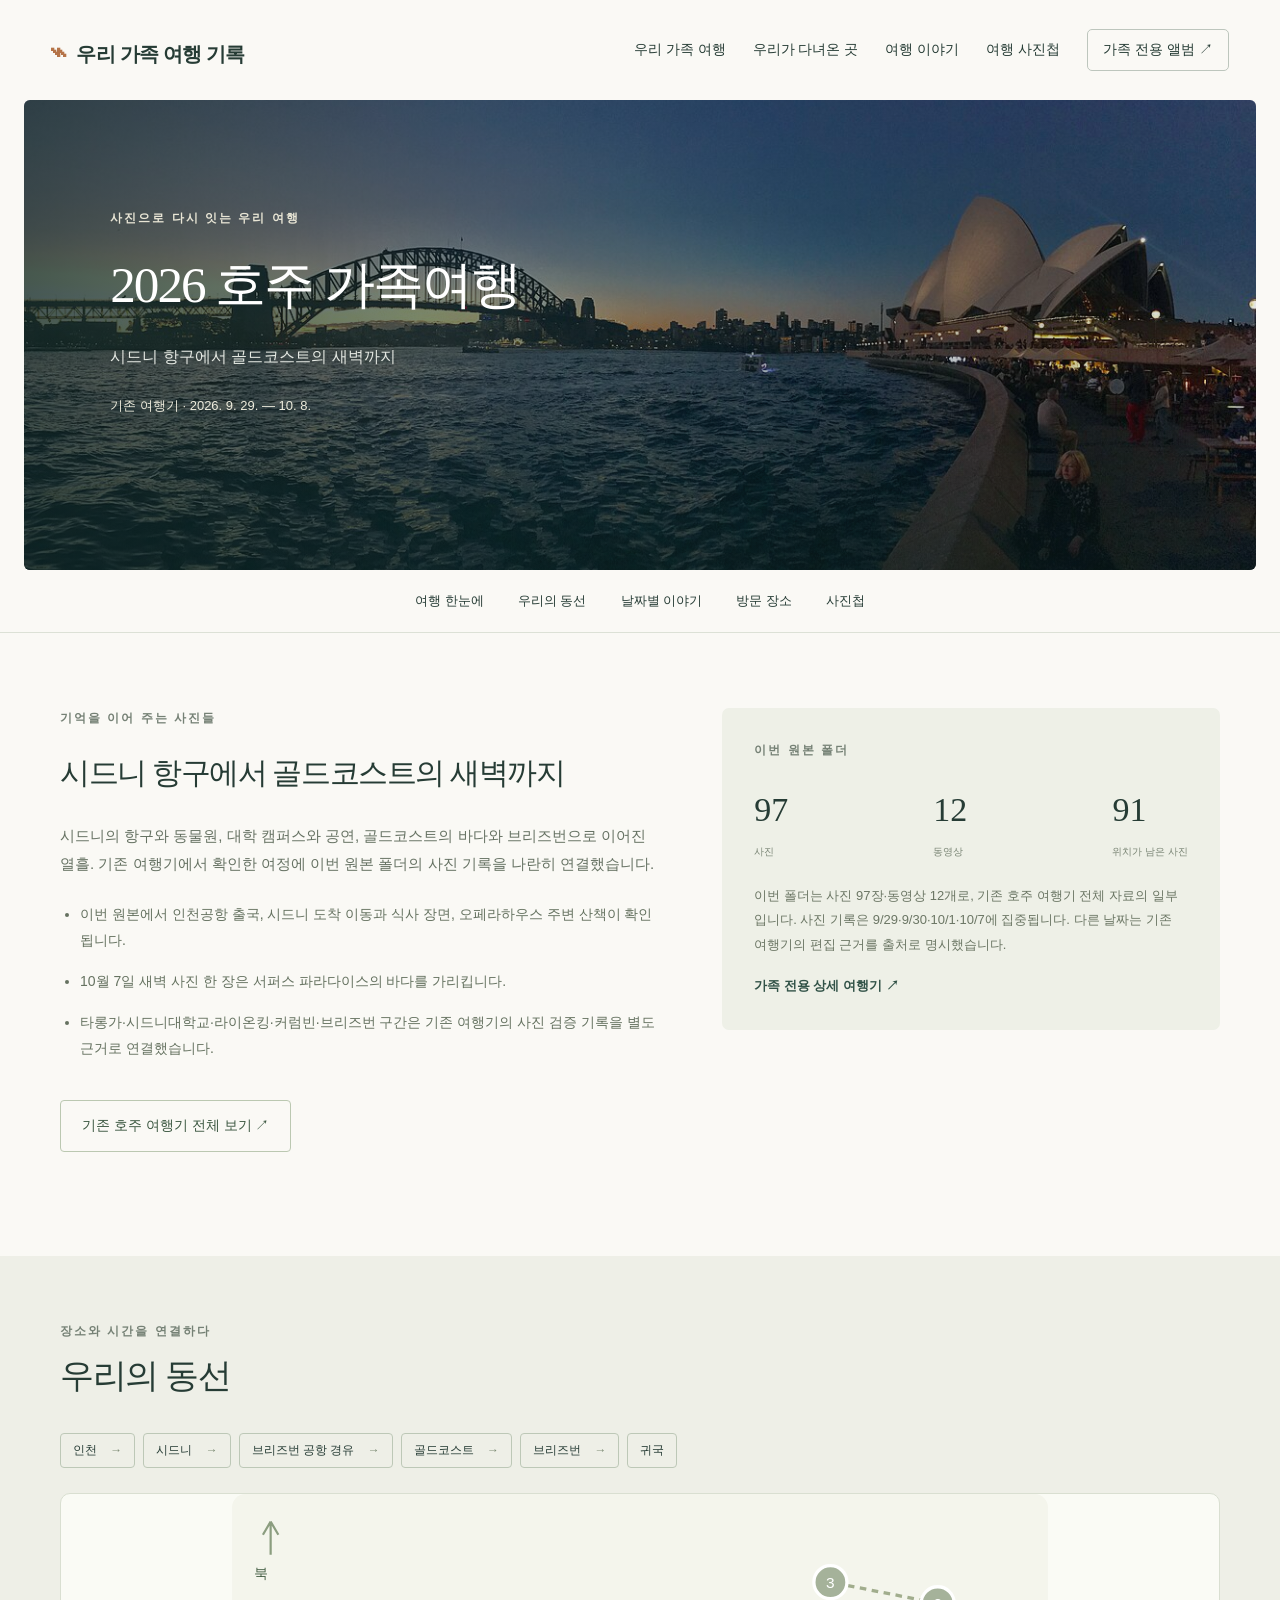
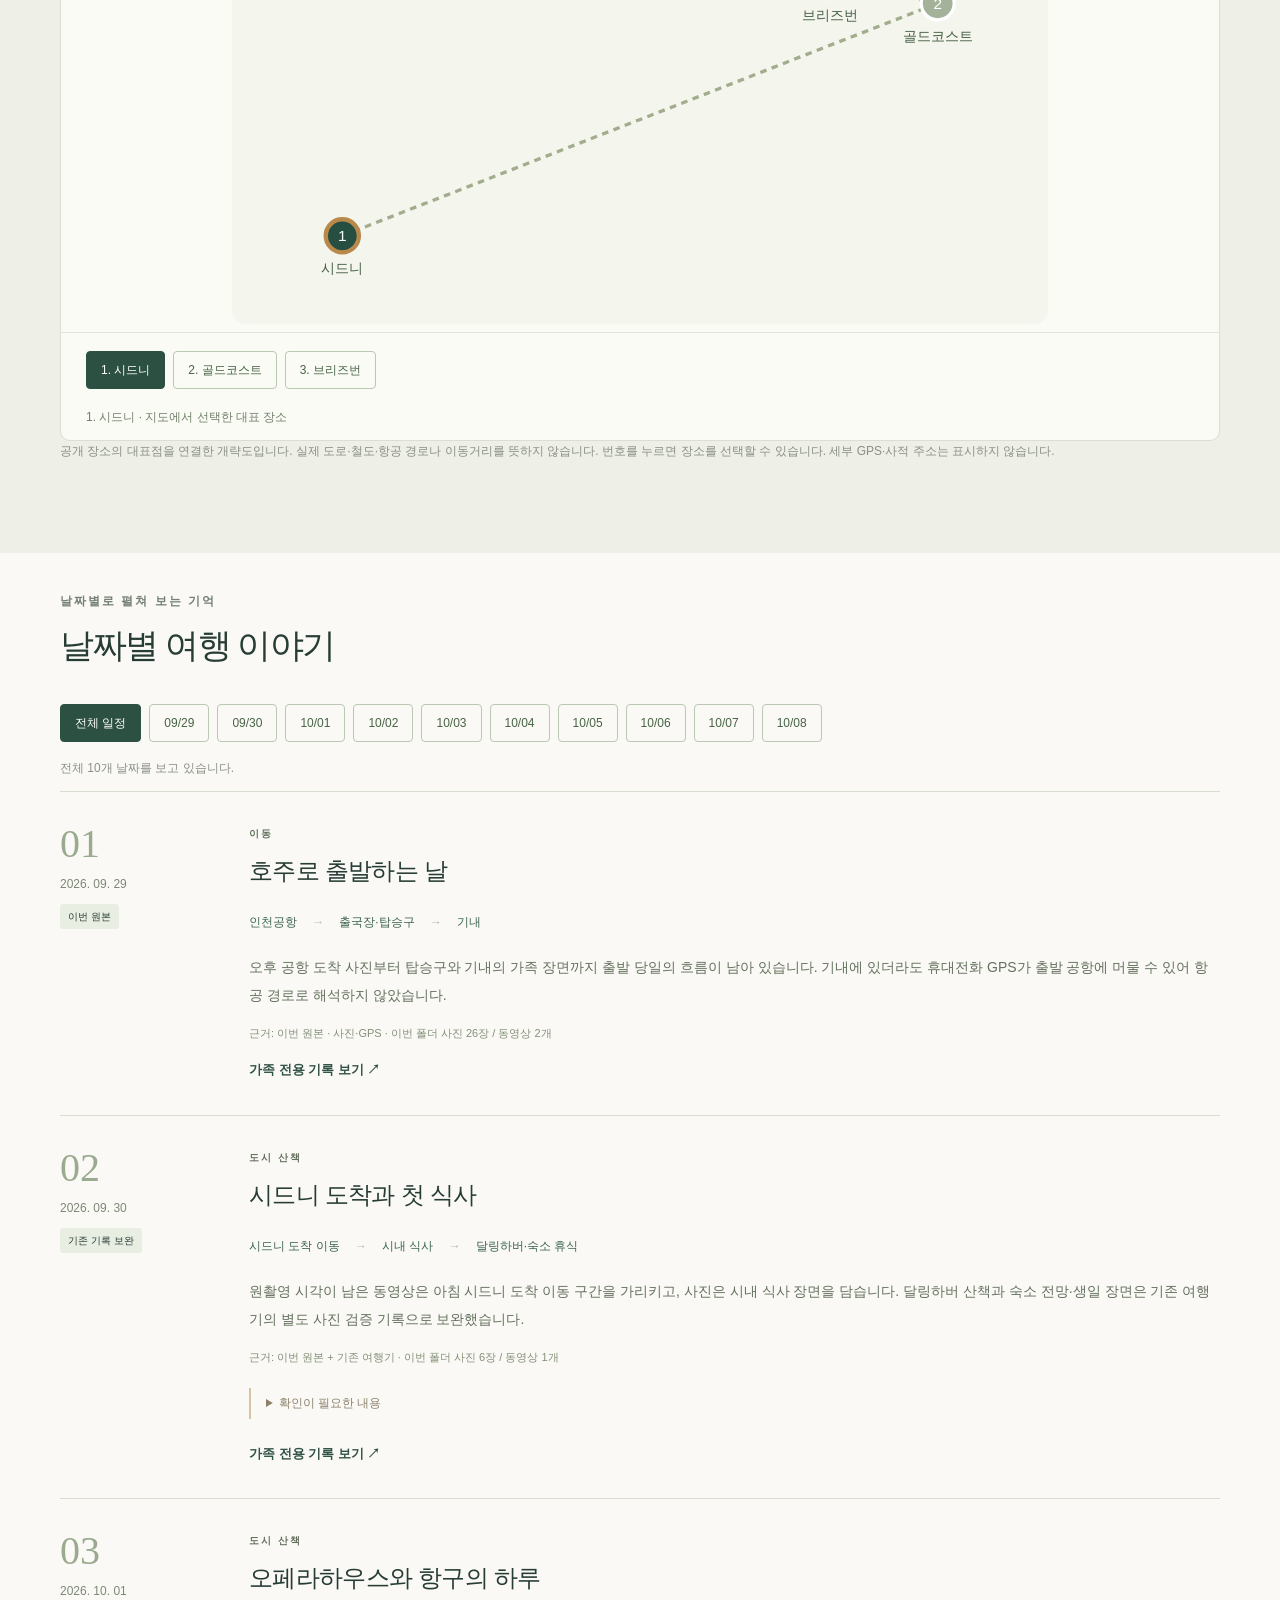
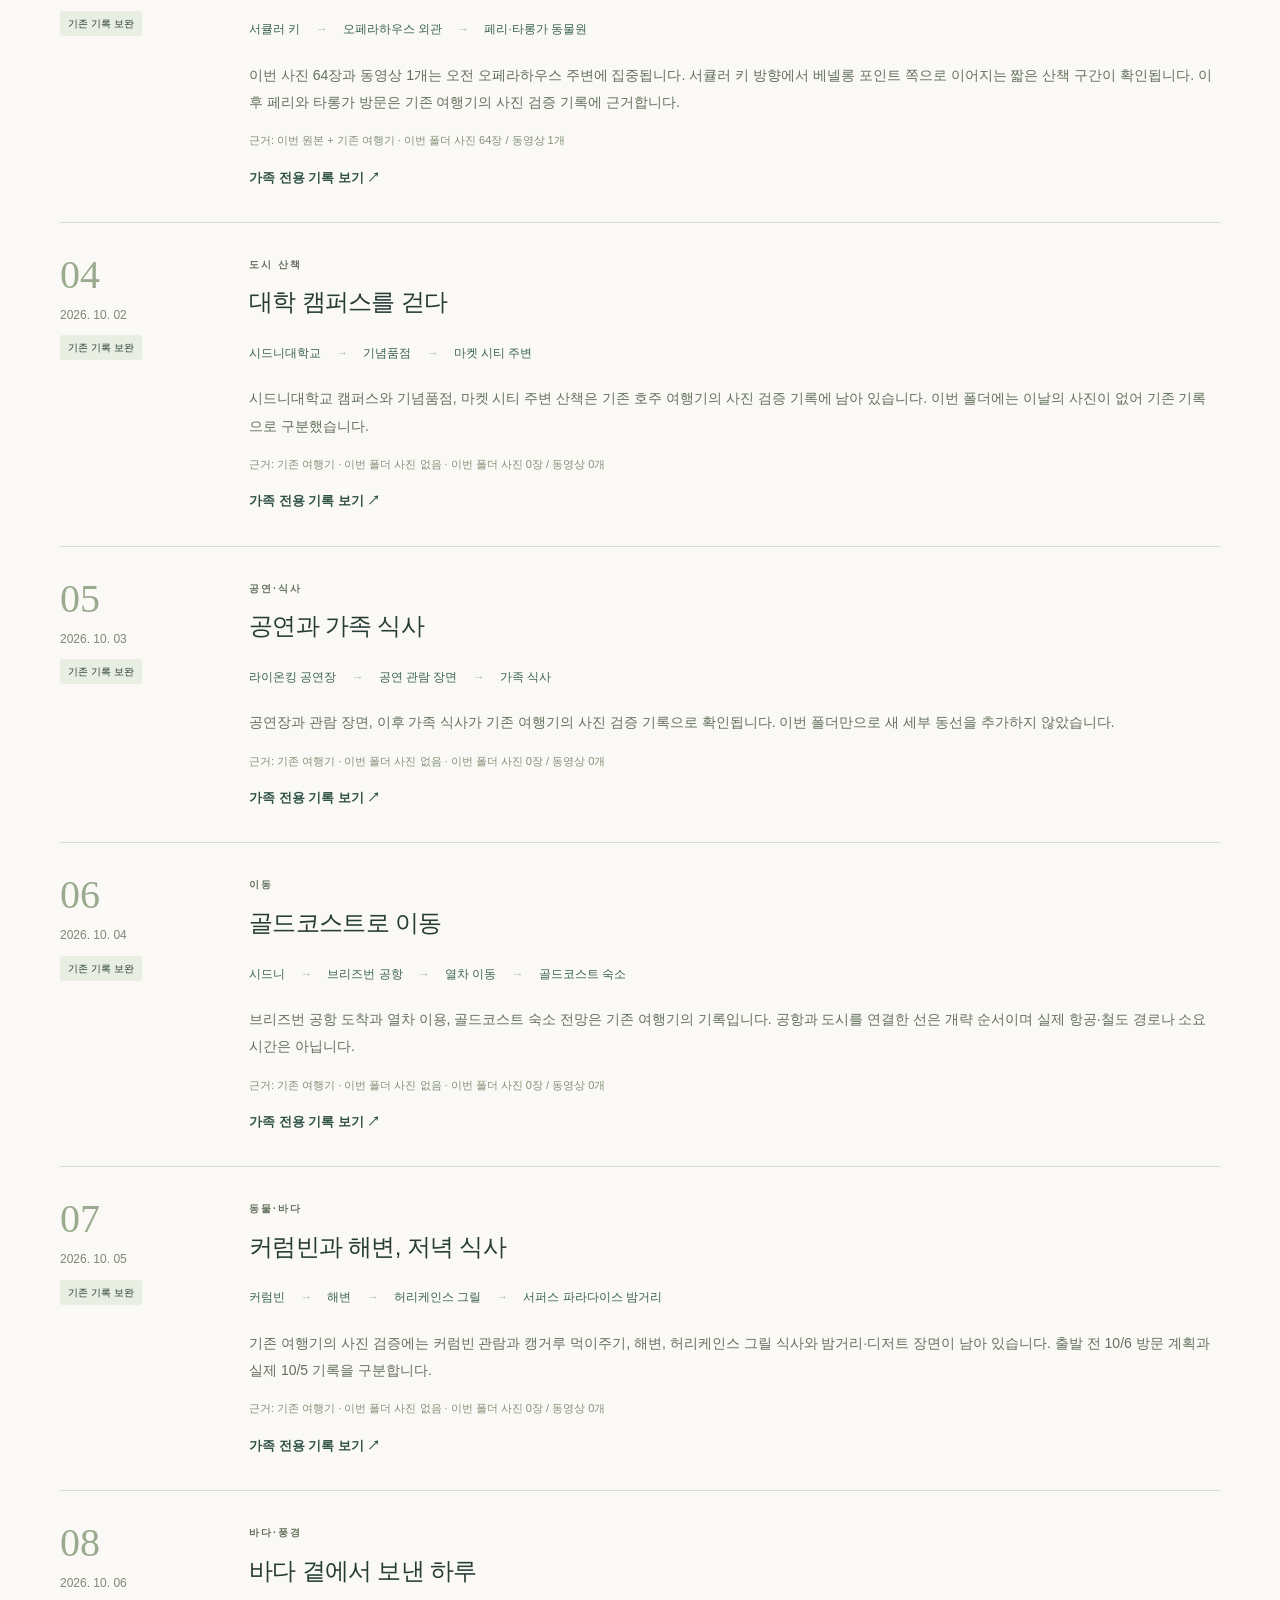
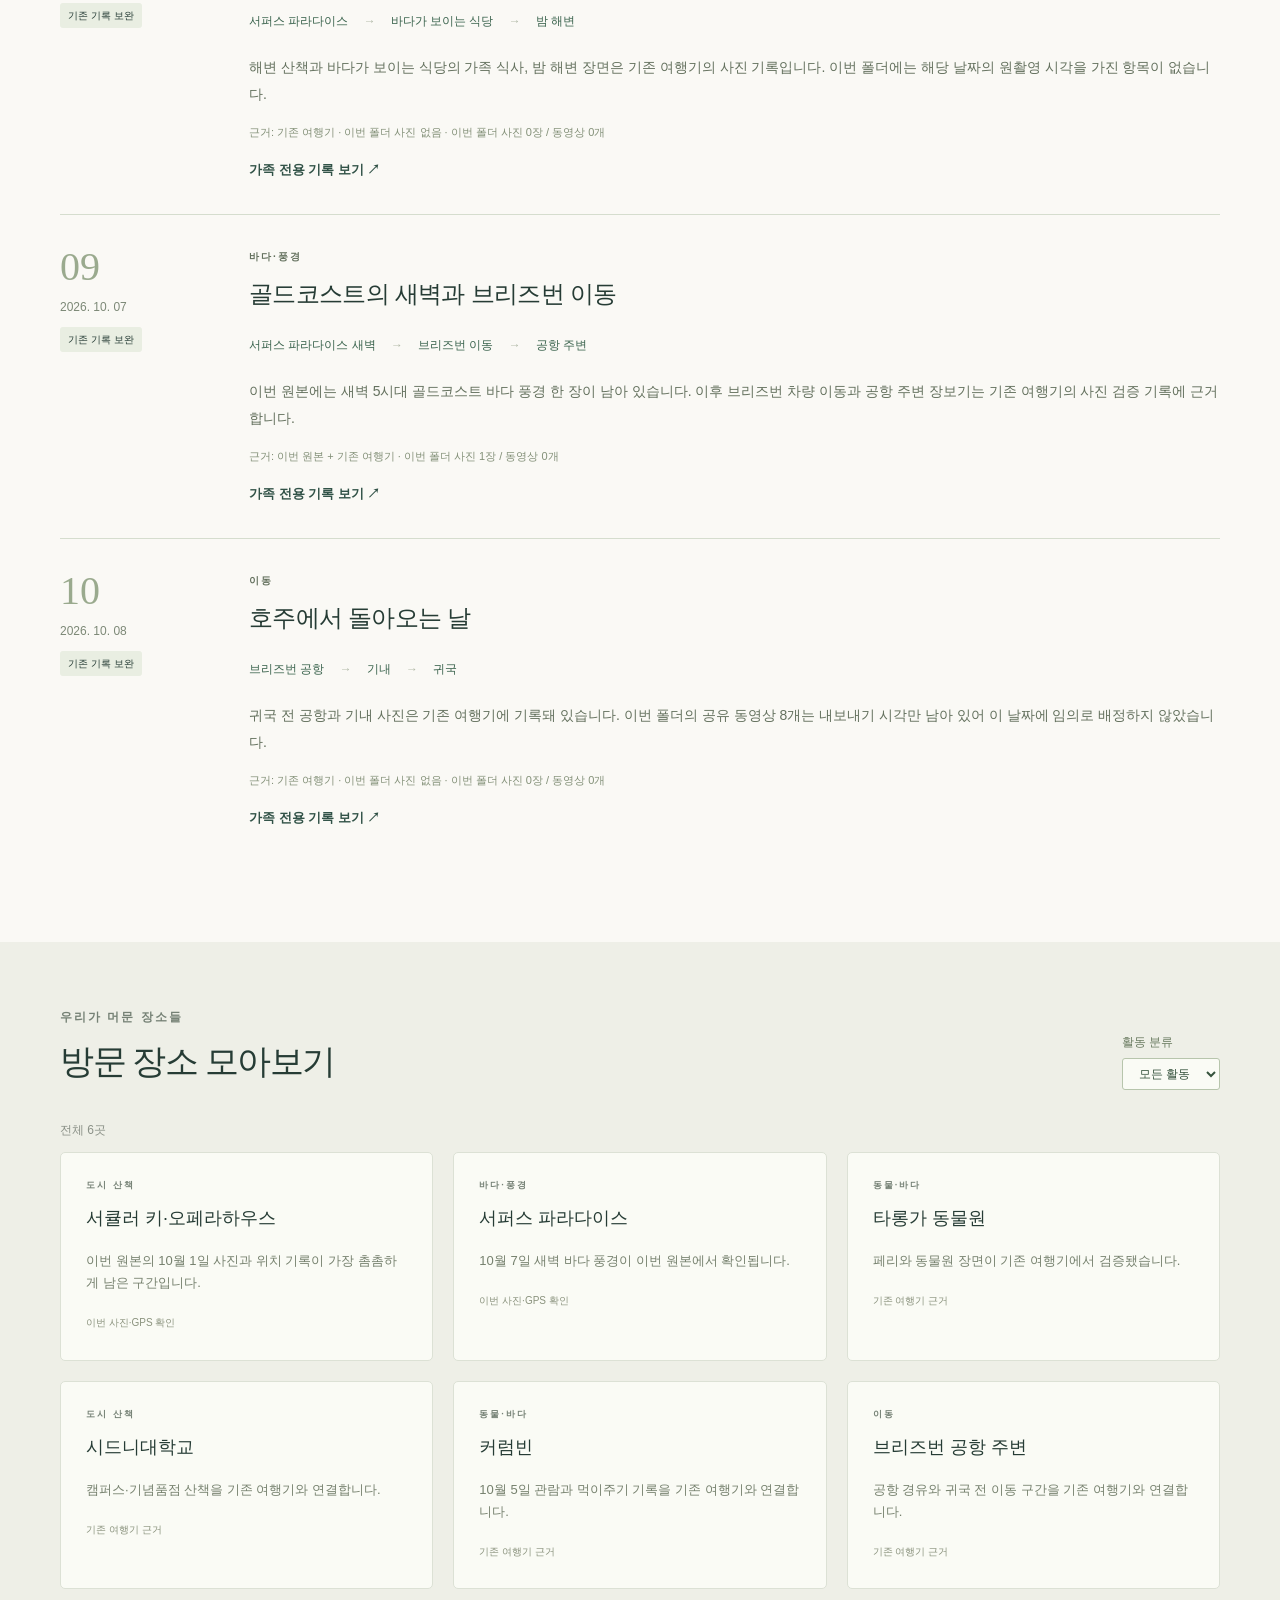
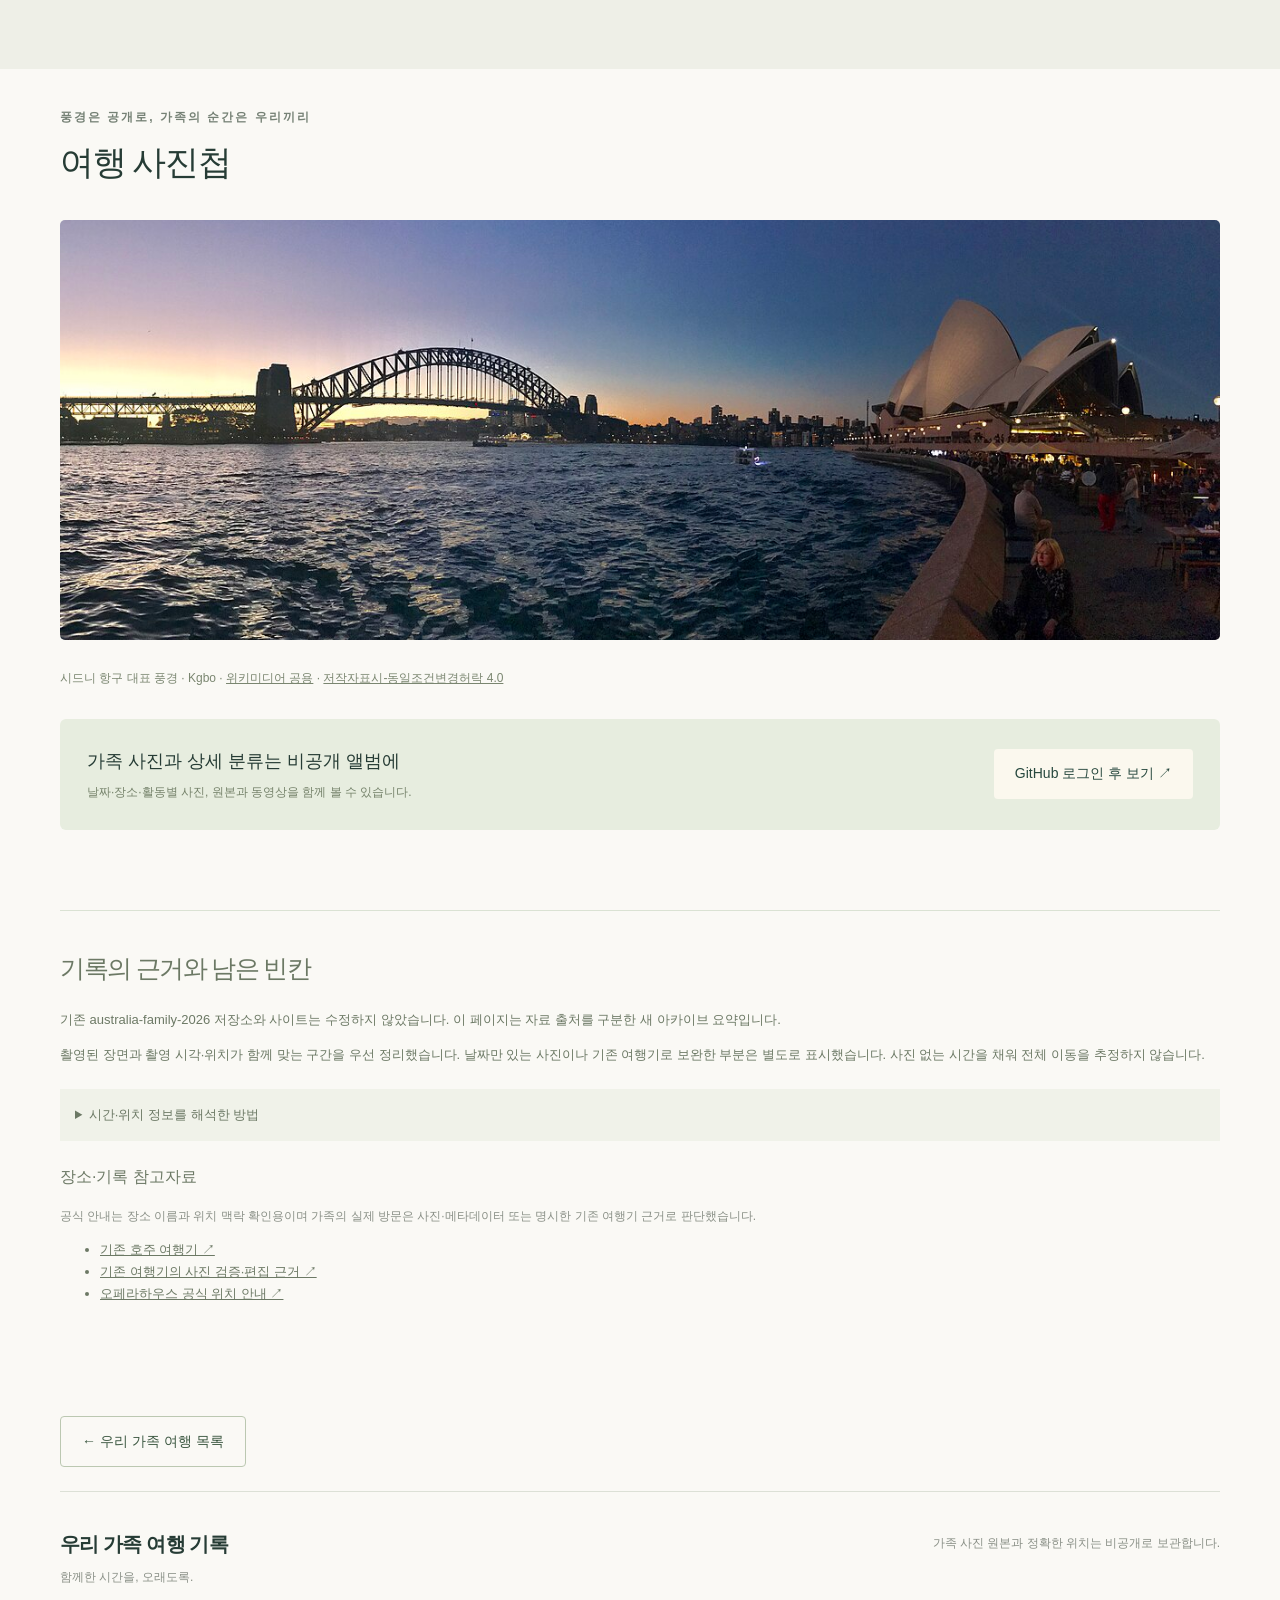
==== australia-2026.html @ bc97d3ad "feat: publish metadata-based Hong Kong Osaka Kyoto and Australia travel journals" ====
<!doctype html><html lang="ko"><head><meta charset="utf-8"><meta name="viewport" content="width=device-width,initial-scale=1"><meta name="description" content="시드니의 항구와 동물원, 대학 캠퍼스와 공연, 골드코스트의 바다와 브리즈번으로 이어진 열흘. 기존 여행기에서 확인한 여정에 이번 원본 폴더의 사진 기록을 나란히 연결했습니다."><meta name="theme-color" content="#234c43"><title>2026 호주 가족여행 | 우리 가족 여행 기록</title><link rel="stylesheet" href="style.css"><link rel="stylesheet" href="travel.css"><script src="app.js" defer></script><script src="travel.js" defer></script></head><body><a class="skip" href="#main">본문으로 바로가기</a><header><a class="brand" href="index.html#home"><span class="mark" aria-hidden="true">⌁</span>우리 가족 여행 기록</a><button id="menu" aria-expanded="false" aria-controls="nav">메뉴 열기</button><nav id="nav" aria-label="주 메뉴"><a href="index.html#home">우리 가족 여행</a><a href="index.html#places">우리가 다녀온 곳</a><a href="index.html#stories">여행 이야기</a><a href="index.html#photos">여행 사진첩</a><a class="private-link" href="index.html#family">가족 전용 앨범 <span aria-hidden="true">↗</span></a></nav></header>
<main id="main"><section class="hero record-hero"><img src="assets/sydney-harbour.jpg" alt="시드니 항구와 오페라하우스" fetchpriority="high"><div class="shade"></div><div class="hero-copy"><p class="eyebrow">사진으로 다시 잇는 우리 여행</p><h1>2026 호주 가족여행</h1><p>시드니 항구에서 골드코스트의 새벽까지</p><span class="period">기존 여행기 · 2026. 9. 29. — 10. 8.</span></div></section><nav class="record-nav" aria-label="여행기 목차"><a href="#overview">여행 한눈에</a><a href="#route">우리의 동선</a><a href="#days">날짜별 이야기</a><a href="#places">방문 장소</a><a href="#album">사진첩</a></nav><section id="overview" class="wrap section record-overview"><div><p class="eyebrow">기억을 이어 주는 사진들</p><h2>시드니 항구에서 골드코스트의 새벽까지</h2><p class="lead">시드니의 항구와 동물원, 대학 캠퍼스와 공연, 골드코스트의 바다와 브리즈번으로 이어진 열흘. 기존 여행기에서 확인한 여정에 이번 원본 폴더의 사진 기록을 나란히 연결했습니다.</p><ul class="summary-list"><li>이번 원본에서 인천공항 출국, 시드니 도착 이동과 식사 장면, 오페라하우스 주변 산책이 확인됩니다.</li><li>10월 7일 새벽 사진 한 장은 서퍼스 파라다이스의 바다를 가리킵니다.</li><li>타롱가·시드니대학교·라이온킹·커럼빈·브리즈번 구간은 기존 여행기의 사진 검증 기록을 별도 근거로 연결했습니다.</li></ul><a class="button outline" href="https://ksangki.github.io/australia-family-2026/">기존 호주 여행기 전체 보기 ↗</a></div><aside class="record-facts"><p class="eyebrow">이번 원본 폴더</p><div class="stats-row"><strong>97<small>사진</small></strong><strong>12<small>동영상</small></strong><strong>91<small>위치가 남은 사진</small></strong></div><p>이번 폴더는 사진 97장·동영상 12개로, 기존 호주 여행기 전체 자료의 일부입니다. 사진 기록은 9/29·9/30·10/1·10/7에 집중됩니다. 다른 날짜는 기존 여행기의 편집 근거를 출처로 명시했습니다.</p><a class="text-link" href="https://github.com/login?return_to=%2Fksangki%2Ffamily-travel-private%2Fblob%2Fmain%2Falbums%2F2026-australia%2Fjourney.md">가족 전용 상세 여행기 ↗</a></aside></section><section id="route" class="story-section"><div class="wrap section"><div class="section-title"><div><p class="eyebrow">장소와 시간을 연결하다</p><h2>우리의 동선</h2></div></div><ol class="route-ribbon"><li>인천</li><li>시드니</li><li>브리즈번 공항 경유</li><li>골드코스트</li><li>브리즈번</li><li>귀국</li></ol><div class="route-map"><svg viewBox="0 0 740 390" role="img" aria-label="2026 호주 가족여행 공개 장소 대표점 개략도"><rect width="740" height="390" rx="12" class="map-bg"/><path d="M35 55V25m0 0-7 12m7-12 7 12" class="north-arrow"/><text x="26" y="76" class="map-label">북</text><g class="map-lines"><line x1="100.0" y1="310.0" x2="640.0" y2="99.1"/><line x1="640.0" y1="99.1" x2="542.7" y2="80.0"/></g><g data-map-node="0" class="map-node active"><circle cx="100.0" cy="310.0" r="15"/><text x="100.0" y="315.0" class="map-number">1</text><text x="100.0" y="344.0" class="map-label">시드니</text></g><g data-map-node="1" class="map-node"><circle cx="640.0" cy="99.1" r="15"/><text x="640.0" y="104.1" class="map-number">2</text><text x="640.0" y="133.1" class="map-label">골드코스트</text></g><g data-map-node="2" class="map-node"><circle cx="542.7" cy="80.0" r="15"/><text x="542.7" y="85.0" class="map-number">3</text><text x="542.7" y="114.0" class="map-label">브리즈번</text></g></svg><div class="map-buttons" aria-label="지도 대표 장소 선택"><button type="button" data-map-point="0" aria-pressed="true">1. 시드니</button><button type="button" data-map-point="1" aria-pressed="false">2. 골드코스트</button><button type="button" data-map-point="2" aria-pressed="false">3. 브리즈번</button></div><p id="map-selection" aria-live="polite">1. 시드니 · 지도에서 선택한 대표 장소</p></div><p class="note">공개 장소의 대표점을 연결한 개략도입니다. 실제 도로·철도·항공 경로나 이동거리를 뜻하지 않습니다. 번호를 누르면 장소를 선택할 수 있습니다. 세부 GPS·사적 주소는 표시하지 않습니다.</p></div></section><section id="days" class="wrap section"><div class="section-title"><div><p class="eyebrow">날짜별로 펼쳐 보는 기억</p><h2>날짜별 여행 이야기</h2></div></div><div class="day-filters" aria-label="여행 날짜 선택"><button type="button" data-day-filter="all" aria-pressed="true">전체 일정</button><button type="button" data-day-filter="2026-09-29" aria-pressed="false">09/29</button><button type="button" data-day-filter="2026-09-30" aria-pressed="false">09/30</button><button type="button" data-day-filter="2026-10-01" aria-pressed="false">10/01</button><button type="button" data-day-filter="2026-10-02" aria-pressed="false">10/02</button><button type="button" data-day-filter="2026-10-03" aria-pressed="false">10/03</button><button type="button" data-day-filter="2026-10-04" aria-pressed="false">10/04</button><button type="button" data-day-filter="2026-10-05" aria-pressed="false">10/05</button><button type="button" data-day-filter="2026-10-06" aria-pressed="false">10/06</button><button type="button" data-day-filter="2026-10-07" aria-pressed="false">10/07</button><button type="button" data-day-filter="2026-10-08" aria-pressed="false">10/08</button></div><p id="day-filter-status" class="note" aria-live="polite">전체 10개 날짜를 보고 있습니다.</p><div class="days-list"><article class="day-card" id="day-2026-09-29" data-record-day="2026-09-29"><div class="day-side"><span class="day-index">01</span><time datetime="2026-09-29">2026. 09. 29</time><span class="evidence-badge">이번 원본</span></div><div class="day-body"><p class="eyebrow">이동</p><h3>호주로 출발하는 날</h3><ol class="stop-list"><li>인천공항</li><li>출국장·탑승구</li><li>기내</li></ol><p>오후 공항 도착 사진부터 탑승구와 기내의 가족 장면까지 출발 당일의 흐름이 남아 있습니다. 기내에 있더라도 휴대전화 GPS가 출발 공항에 머물 수 있어 항공 경로로 해석하지 않았습니다.</p><p class="evidence-detail">근거: 이번 원본 · 사진·GPS · 이번 폴더 사진 26장 / 동영상 2개</p><a class="text-link" href="https://github.com/login?return_to=%2Fksangki%2Ffamily-travel-private%2Fblob%2Fmain%2Falbums%2F2026-australia%2Fdate-2026-09-29.md">가족 전용 기록 보기 ↗</a></div></article><article class="day-card" id="day-2026-09-30" data-record-day="2026-09-30"><div class="day-side"><span class="day-index">02</span><time datetime="2026-09-30">2026. 09. 30</time><span class="evidence-badge">기존 기록 보완</span></div><div class="day-body"><p class="eyebrow">도시 산책</p><h3>시드니 도착과 첫 식사</h3><ol class="stop-list"><li>시드니 도착 이동</li><li>시내 식사</li><li>달링하버·숙소 휴식</li></ol><p>원촬영 시각이 남은 동영상은 아침 시드니 도착 이동 구간을 가리키고, 사진은 시내 식사 장면을 담습니다. 달링하버 산책과 숙소 전망·생일 장면은 기존 여행기의 별도 사진 검증 기록으로 보완했습니다.</p><p class="evidence-detail">근거: 이번 원본 + 기존 여행기 · 이번 폴더 사진 6장 / 동영상 1개</p><details><summary>확인이 필요한 내용</summary><p>사진 6장은 GPS가 없고 시간대 표기도 비정상이라 정확한 현지시각은 표시하지 않습니다.</p></details><a class="text-link" href="https://github.com/login?return_to=%2Fksangki%2Ffamily-travel-private%2Fblob%2Fmain%2Falbums%2F2026-australia%2Fdate-2026-09-30.md">가족 전용 기록 보기 ↗</a></div></article><article class="day-card" id="day-2026-10-01" data-record-day="2026-10-01"><div class="day-side"><span class="day-index">03</span><time datetime="2026-10-01">2026. 10. 01</time><span class="evidence-badge">기존 기록 보완</span></div><div class="day-body"><p class="eyebrow">도시 산책</p><h3>오페라하우스와 항구의 하루</h3><ol class="stop-list"><li>서큘러 키</li><li>오페라하우스 외관</li><li>페리·타롱가 동물원</li></ol><p>이번 사진 64장과 동영상 1개는 오전 오페라하우스 주변에 집중됩니다. 서큘러 키 방향에서 베넬롱 포인트 쪽으로 이어지는 짧은 산책 구간이 확인됩니다. 이후 페리와 타롱가 방문은 기존 여행기의 사진 검증 기록에 근거합니다.</p><p class="evidence-detail">근거: 이번 원본 + 기존 여행기 · 이번 폴더 사진 64장 / 동영상 1개</p><a class="text-link" href="https://github.com/login?return_to=%2Fksangki%2Ffamily-travel-private%2Fblob%2Fmain%2Falbums%2F2026-australia%2Fdate-2026-10-01.md">가족 전용 기록 보기 ↗</a></div></article><article class="day-card" id="day-2026-10-02" data-record-day="2026-10-02"><div class="day-side"><span class="day-index">04</span><time datetime="2026-10-02">2026. 10. 02</time><span class="evidence-badge">기존 기록 보완</span></div><div class="day-body"><p class="eyebrow">도시 산책</p><h3>대학 캠퍼스를 걷다</h3><ol class="stop-list"><li>시드니대학교</li><li>기념품점</li><li>마켓 시티 주변</li></ol><p>시드니대학교 캠퍼스와 기념품점, 마켓 시티 주변 산책은 기존 호주 여행기의 사진 검증 기록에 남아 있습니다. 이번 폴더에는 이날의 사진이 없어 기존 기록으로 구분했습니다.</p><p class="evidence-detail">근거: 기존 여행기 · 이번 폴더 사진 없음 · 이번 폴더 사진 0장 / 동영상 0개</p><a class="text-link" href="https://github.com/login?return_to=%2Fksangki%2Ffamily-travel-private%2Fblob%2Fmain%2Falbums%2F2026-australia%2Fjourney.md">가족 전용 기록 보기 ↗</a></div></article><article class="day-card" id="day-2026-10-03" data-record-day="2026-10-03"><div class="day-side"><span class="day-index">05</span><time datetime="2026-10-03">2026. 10. 03</time><span class="evidence-badge">기존 기록 보완</span></div><div class="day-body"><p class="eyebrow">공연·식사</p><h3>공연과 가족 식사</h3><ol class="stop-list"><li>라이온킹 공연장</li><li>공연 관람 장면</li><li>가족 식사</li></ol><p>공연장과 관람 장면, 이후 가족 식사가 기존 여행기의 사진 검증 기록으로 확인됩니다. 이번 폴더만으로 새 세부 동선을 추가하지 않았습니다.</p><p class="evidence-detail">근거: 기존 여행기 · 이번 폴더 사진 없음 · 이번 폴더 사진 0장 / 동영상 0개</p><a class="text-link" href="https://github.com/login?return_to=%2Fksangki%2Ffamily-travel-private%2Fblob%2Fmain%2Falbums%2F2026-australia%2Fjourney.md">가족 전용 기록 보기 ↗</a></div></article><article class="day-card" id="day-2026-10-04" data-record-day="2026-10-04"><div class="day-side"><span class="day-index">06</span><time datetime="2026-10-04">2026. 10. 04</time><span class="evidence-badge">기존 기록 보완</span></div><div class="day-body"><p class="eyebrow">이동</p><h3>골드코스트로 이동</h3><ol class="stop-list"><li>시드니</li><li>브리즈번 공항</li><li>열차 이동</li><li>골드코스트 숙소</li></ol><p>브리즈번 공항 도착과 열차 이용, 골드코스트 숙소 전망은 기존 여행기의 기록입니다. 공항과 도시를 연결한 선은 개략 순서이며 실제 항공·철도 경로나 소요시간은 아닙니다.</p><p class="evidence-detail">근거: 기존 여행기 · 이번 폴더 사진 없음 · 이번 폴더 사진 0장 / 동영상 0개</p><a class="text-link" href="https://github.com/login?return_to=%2Fksangki%2Ffamily-travel-private%2Fblob%2Fmain%2Falbums%2F2026-australia%2Fjourney.md">가족 전용 기록 보기 ↗</a></div></article><article class="day-card" id="day-2026-10-05" data-record-day="2026-10-05"><div class="day-side"><span class="day-index">07</span><time datetime="2026-10-05">2026. 10. 05</time><span class="evidence-badge">기존 기록 보완</span></div><div class="day-body"><p class="eyebrow">동물·바다</p><h3>커럼빈과 해변, 저녁 식사</h3><ol class="stop-list"><li>커럼빈</li><li>해변</li><li>허리케인스 그릴</li><li>서퍼스 파라다이스 밤거리</li></ol><p>기존 여행기의 사진 검증에는 커럼빈 관람과 캥거루 먹이주기, 해변, 허리케인스 그릴 식사와 밤거리·디저트 장면이 남아 있습니다. 출발 전 10/6 방문 계획과 실제 10/5 기록을 구분합니다.</p><p class="evidence-detail">근거: 기존 여행기 · 이번 폴더 사진 없음 · 이번 폴더 사진 0장 / 동영상 0개</p><a class="text-link" href="https://github.com/login?return_to=%2Fksangki%2Ffamily-travel-private%2Fblob%2Fmain%2Falbums%2F2026-australia%2Fjourney.md">가족 전용 기록 보기 ↗</a></div></article><article class="day-card" id="day-2026-10-06" data-record-day="2026-10-06"><div class="day-side"><span class="day-index">08</span><time datetime="2026-10-06">2026. 10. 06</time><span class="evidence-badge">기존 기록 보완</span></div><div class="day-body"><p class="eyebrow">바다·풍경</p><h3>바다 곁에서 보낸 하루</h3><ol class="stop-list"><li>서퍼스 파라다이스</li><li>바다가 보이는 식당</li><li>밤 해변</li></ol><p>해변 산책과 바다가 보이는 식당의 가족 식사, 밤 해변 장면은 기존 여행기의 사진 기록입니다. 이번 폴더에는 해당 날짜의 원촬영 시각을 가진 항목이 없습니다.</p><p class="evidence-detail">근거: 기존 여행기 · 이번 폴더 사진 없음 · 이번 폴더 사진 0장 / 동영상 0개</p><a class="text-link" href="https://github.com/login?return_to=%2Fksangki%2Ffamily-travel-private%2Fblob%2Fmain%2Falbums%2F2026-australia%2Fjourney.md">가족 전용 기록 보기 ↗</a></div></article><article class="day-card" id="day-2026-10-07" data-record-day="2026-10-07"><div class="day-side"><span class="day-index">09</span><time datetime="2026-10-07">2026. 10. 07</time><span class="evidence-badge">기존 기록 보완</span></div><div class="day-body"><p class="eyebrow">바다·풍경</p><h3>골드코스트의 새벽과 브리즈번 이동</h3><ol class="stop-list"><li>서퍼스 파라다이스 새벽</li><li>브리즈번 이동</li><li>공항 주변</li></ol><p>이번 원본에는 새벽 5시대 골드코스트 바다 풍경 한 장이 남아 있습니다. 이후 브리즈번 차량 이동과 공항 주변 장보기는 기존 여행기의 사진 검증 기록에 근거합니다.</p><p class="evidence-detail">근거: 이번 원본 + 기존 여행기 · 이번 폴더 사진 1장 / 동영상 0개</p><a class="text-link" href="https://github.com/login?return_to=%2Fksangki%2Ffamily-travel-private%2Fblob%2Fmain%2Falbums%2F2026-australia%2Fdate-2026-10-07.md">가족 전용 기록 보기 ↗</a></div></article><article class="day-card" id="day-2026-10-08" data-record-day="2026-10-08"><div class="day-side"><span class="day-index">10</span><time datetime="2026-10-08">2026. 10. 08</time><span class="evidence-badge">기존 기록 보완</span></div><div class="day-body"><p class="eyebrow">이동</p><h3>호주에서 돌아오는 날</h3><ol class="stop-list"><li>브리즈번 공항</li><li>기내</li><li>귀국</li></ol><p>귀국 전 공항과 기내 사진은 기존 여행기에 기록돼 있습니다. 이번 폴더의 공유 동영상 8개는 내보내기 시각만 남아 있어 이 날짜에 임의로 배정하지 않았습니다.</p><p class="evidence-detail">근거: 기존 여행기 · 이번 폴더 사진 없음 · 이번 폴더 사진 0장 / 동영상 0개</p><a class="text-link" href="https://github.com/login?return_to=%2Fksangki%2Ffamily-travel-private%2Fblob%2Fmain%2Falbums%2F2026-australia%2Fjourney.md">가족 전용 기록 보기 ↗</a></div></article></div></section><section id="places" class="story-section"><div class="wrap section"><div class="section-title"><div><p class="eyebrow">우리가 머문 장소들</p><h2>방문 장소 모아보기</h2></div><label class="category-control">활동 분류 <select id="category-filter"><option value="all">모든 활동</option><option value="도시 산책">도시 산책</option><option value="바다·풍경">바다·풍경</option><option value="동물·바다">동물·바다</option><option value="이동">이동</option></select></label></div><p id="place-filter-status" class="note" aria-live="polite">전체 6곳</p><div class="places-grid"><article class="place-card" data-place-category="도시 산책"><span class="eyebrow">도시 산책</span><h3>서큘러 키·오페라하우스</h3><p>이번 원본의 10월 1일 사진과 위치 기록이 가장 촘촘하게 남은 구간입니다.</p><span class="place-evidence">이번 사진·GPS 확인</span></article><article class="place-card" data-place-category="바다·풍경"><span class="eyebrow">바다·풍경</span><h3>서퍼스 파라다이스</h3><p>10월 7일 새벽 바다 풍경이 이번 원본에서 확인됩니다.</p><span class="place-evidence">이번 사진·GPS 확인</span></article><article class="place-card" data-place-category="동물·바다"><span class="eyebrow">동물·바다</span><h3>타롱가 동물원</h3><p>페리와 동물원 장면이 기존 여행기에서 검증됐습니다.</p><span class="place-evidence">기존 여행기 근거</span></article><article class="place-card" data-place-category="도시 산책"><span class="eyebrow">도시 산책</span><h3>시드니대학교</h3><p>캠퍼스·기념품점 산책을 기존 여행기와 연결합니다.</p><span class="place-evidence">기존 여행기 근거</span></article><article class="place-card" data-place-category="동물·바다"><span class="eyebrow">동물·바다</span><h3>커럼빈</h3><p>10월 5일 관람과 먹이주기 기록을 기존 여행기와 연결합니다.</p><span class="place-evidence">기존 여행기 근거</span></article><article class="place-card" data-place-category="이동"><span class="eyebrow">이동</span><h3>브리즈번 공항 주변</h3><p>공항 경유와 귀국 전 이동 구간을 기존 여행기와 연결합니다.</p><span class="place-evidence">기존 여행기 근거</span></article></div></div></section><section id="album" class="wrap section"><div class="section-title"><div><p class="eyebrow">풍경은 공개로, 가족의 순간은 우리끼리</p><h2>여행 사진첩</h2></div></div><div class="record-photos"><figure class="photo"><img class="record-cover-photo" src="assets/sydney-harbour.jpg" alt="시드니 항구와 오페라하우스" loading="lazy"><figcaption>시드니 항구 대표 풍경 · Kgbo · <a href="https://commons.wikimedia.org/wiki/File:Sydney_Harbour_Bridge_and_Sydney_Opera_House_panorama.jpg">위키미디어 공용</a> · <a href="https://creativecommons.org/licenses/by-sa/4.0/deed.ko">저작자표시-동일조건변경허락 4.0</a></figcaption></figure></div><div class="private-album-banner"><div><h3>가족 사진과 상세 분류는 비공개 앨범에</h3><p>날짜·장소·활동별 사진, 원본과 동영상을 함께 볼 수 있습니다.</p></div><a class="button light" href="https://github.com/login?return_to=%2Fksangki%2Ffamily-travel-private%2Fblob%2Fmain%2Falbums%2F2026-australia%2Fjourney.md">GitHub 로그인 후 보기 ↗</a></div></section><section class="wrap section evidence-section"><h2>기록의 근거와 남은 빈칸</h2><p>기존 australia-family-2026 저장소와 사이트는 수정하지 않았습니다. 이 페이지는 자료 출처를 구분한 새 아카이브 요약입니다.</p><p>촬영된 장면과 촬영 시각·위치가 함께 맞는 구간을 우선 정리했습니다. 날짜만 있는 사진이나 기존 여행기로 보완한 부분은 별도로 표시했습니다. 사진 없는 시간을 채워 전체 이동을 추정하지 않습니다.</p><details><summary>시간·위치 정보를 해석한 방법</summary><p>사진은 원촬영 시각과 시간대, 동영상은 원촬영 날짜 정보를 우선했습니다. 공유·내보내기 날짜는 여행 날짜로 사용하지 않았습니다. 기내 GPS는 출발지에 남을 수 있습니다. 가까운 장소는 사진 속 간판·풍경과 함께 확인했고, 교통수단·탑승 완료·정확한 숙소명은 증거가 있을 때만 기록합니다.</p><p>사진의 개수는 현재 백업 폴더 기준입니다. 사진 기록일은 전체 여행 기간과 같지 않을 수 있습니다.</p></details><h3>장소·기록 참고자료</h3><p class="note">공식 안내는 장소 이름과 위치 맥락 확인용이며 가족의 실제 방문은 사진·메타데이터 또는 명시한 기존 여행기 근거로 판단했습니다.</p><ul><li><a href="https://ksangki.github.io/australia-family-2026/" target="_blank" rel="noopener noreferrer">기존 호주 여행기 ↗</a></li><li><a href="https://github.com/ksangki/australia-family-2026/blob/main/docs/travel-record.md" target="_blank" rel="noopener noreferrer">기존 여행기의 사진 검증·편집 근거 ↗</a></li><li><a href="https://www.sydneyoperahouse.com/visit/our-venues/welcome-centre" target="_blank" rel="noopener noreferrer">오페라하우스 공식 위치 안내 ↗</a></li></ul></section><div class="wrap"><a class="button outline" href="index.html#places">← 우리 가족 여행 목록</a></div></main><footer class="wrap"><div><a class="brand" href="index.html">우리 가족 여행 기록</a><p>함께한 시간을, 오래도록.</p></div><p>가족 사진 원본과 정확한 위치는 비공개로 보관합니다.</p></footer><dialog id="viewer" aria-labelledby="caption"><button id="close-photo" class="close">닫기 ×</button><img src="assets/sydney-harbour.jpg" alt="여행 풍경 확대 사진"><p id="caption">공개 대표 풍경 사진</p></dialog></body></html>
---- style.css ----
*{box-sizing:border-box}html{scroll-behavior:smooth;scroll-padding-top:100px}body{margin:0;color:#263c35;background:#faf9f5;font-family:Arial,"Apple SD Gothic Neo","Malgun Gothic",sans-serif;line-height:1.7}a{color:inherit;text-decoration:none}button{font:inherit;cursor:pointer}a:focus-visible,button:focus-visible{outline:3px solid #bd763a;outline-offset:5px}.skip{position:absolute;top:-80px;background:white;padding:12px;z-index:10}.skip:focus{top:0}header{padding:23px 4%;display:flex;align-items:center;justify-content:space-between;gap:24px;background:#faf9f5;position:relative;z-index:2}.brand{font-weight:700;font-size:20px;letter-spacing:-.8px}.mark{font-size:32px;margin-right:10px;color:#b57448}nav{display:flex;gap:27px;font-size:14px;align-items:center}nav a:hover,.text-link:hover{text-decoration:underline}.private-link{border:1px solid #bdc6bd;border-radius:5px;padding:8px 15px}#menu{display:none}.hero{margin:0 24px;height:min(680px,76vh);min-height:500px;position:relative;color:white;overflow:hidden;border-radius:6px}.hero>img{width:100%;height:100%;object-fit:cover}.shade{position:absolute;inset:0;background:linear-gradient(90deg,rgba(12,35,35,.76),rgba(12,35,35,.10)),linear-gradient(0deg,rgba(12,35,35,.45),transparent 40%)}.hero-copy{position:absolute;top:17%;left:7%}.eyebrow{font-size:12px;font-weight:600;letter-spacing:2px;margin:0 0 20px;color:#758175}.hero .eyebrow{color:#e8e5d5}h1,h2,h3,p{margin-top:0}h1{font-family:Georgia,"Batang",serif;font-size:clamp(34px,4.2vw,62px);line-height:1.4;letter-spacing:-2px;font-weight:500;margin-bottom:22px}.hero-copy>p:not(.eyebrow){color:#e5e9e3;font-size:16px}.button{display:inline-flex;gap:35px;padding:13px 21px;border-radius:4px;font-size:14px;margin-top:17px}.light{background:#fbf8ee;color:#27483e}.hero-bottom{position:absolute;bottom:27px;left:7%;right:5%;display:flex;justify-content:space-between;font-size:12px;letter-spacing:1px}.wrap{max-width:1160px;margin-left:auto;margin-right:auto}.intro{text-align:center;padding:100px 24px 90px}.intro h2,h2{font-family:Georgia,"Batang",serif;font-size:34px;line-height:1.6;letter-spacing:-1.4px;font-weight:500}.intro>p:last-child{font-size:15px;color:#7b8179;margin-top:25px;line-height:2}.section{padding:38px 0 80px}.section-title{display:flex;align-items:end;justify-content:space-between;margin-bottom:30px}.section-title .eyebrow{margin-bottom:8px}.section-title h2{margin:0}.count{font-size:13px;color:#7d837b}.trip{display:grid;grid-template-columns:1.15fr 1fr;background:#fff;border:1px solid #e3e5dc;border-radius:8px;overflow:hidden}.trip-image{position:relative;min-height:370px}.trip-image img{width:100%;height:100%;object-fit:cover;position:absolute}.badge{position:absolute;left:22px;top:22px;background:#fffdf0;padding:5px 13px;border-radius:3px;font-size:12px}.trip-copy{padding:46px}.trip-copy .eyebrow{font-size:11px;letter-spacing:1px}.trip-copy h3{font-size:29px;letter-spacing:-1px;margin-bottom:10px}.trip-copy p{font-size:14px;color:#747d72}.trip-copy .cities{color:#315247}.tags{display:flex;gap:8px;margin:24px 0}.tags span{font-size:11px;background:#f0f2e9;padding:4px 10px;border-radius:3px}.text-link{font-size:13px;font-weight:bold;display:inline-block;color:#315247}.text-link span{margin-left:28px}.next{text-align:center;color:#93978e;font-size:13px;margin:28px 0 0}.story-section{background:#eeefe7}.story-section .section{padding-top:65px}.story-grid{display:grid;grid-template-columns:1fr 1fr;gap:50px}.story{display:flex;gap:26px;border-top:1px solid #cbd1c5;padding-top:30px}.story-number{font-family:Georgia,serif;font-size:36px;color:#a2ac98}.story .eyebrow{margin-bottom:12px}.story h3{font-size:22px;font-weight:500;margin-bottom:12px}.story p:not(.eyebrow){font-size:14px;color:#737d70}.photo{margin:0}.photo button{border:0;padding:0;display:block;position:relative;background:#264b43;width:100%;height:360px;overflow:hidden;border-radius:5px}.photo img{width:100%;height:100%;object-fit:cover;transition:transform .5s}.photo button:hover img{transform:scale(1.025)}.photo button>span{position:absolute;bottom:18px;right:20px;color:white;background:#263c35c9;border-radius:4px;padding:7px 14px;font-size:12px}.photo figcaption{display:flex;justify-content:space-between;padding-top:20px}.photo figcaption p{font-size:12px;color:#8a9087}.photo figcaption>span{font-size:12px;color:#8a9087}.note{font-size:12px;color:#8a9087}.family{text-align:center;background:#e9eee5;border-radius:6px;padding:55px 20px 60px;margin-bottom:85px}.lock{font-size:40px;color:#536e5c;line-height:1.5}.family .eyebrow{margin:15px 0 10px}.family h2{margin-bottom:14px}.family>p:not(.eyebrow){font-size:14px;color:#717e6e}.pending{display:inline-block;border:1px solid #bbc9b6;padding:9px 20px;border-radius:4px;font-size:12px;margin-top:14px}footer{border-top:1px solid #dce0d6;padding:35px 0 40px;display:flex;justify-content:space-between;gap:25px}footer p{font-size:12px;color:#8a9087;margin:6px 0}.credits{text-align:right}.credits p{font-size:10px}.credits a{text-decoration:underline}dialog{border:0;padding:50px 20px 14px;max-width:95vw;width:1100px;background:#faf9f5;border-radius:8px}dialog::backdrop{background:#10251fe6}dialog img{width:100%;max-height:75vh;object-fit:contain}dialog p{text-align:center;font-size:13px;margin:10px 0}.close{position:absolute;right:20px;top:10px;border:0;background:none;color:#264b43}@media(min-width:1600px){.hero{max-width:1550px;margin:auto}}@media(max-width:1200px){.wrap{margin-left:6%;margin-right:6%}nav{gap:16px;font-size:12px}.brand{font-size:18px}.trip-copy{padding:30px}}@media(max-width:800px){header{padding:17px 6%;flex-wrap:wrap}#menu{display:block;background:none;border:1px solid #bac5b9;border-radius:4px;padding:4px 10px;font-size:12px}nav{display:none;width:100%;flex-direction:column;align-items:stretch;padding:10px 0}nav.open{display:flex}nav a{padding:8px;font-size:14px}.hero{margin:0 12px;min-height:540px;height:75vh}.hero-copy{left:8%;right:7%;top:16%}h1{font-size:38px}.hero-copy>p:not(.eyebrow){font-size:14px}.hero-bottom{font-size:10px;letter-spacing:0}.intro{padding:65px 0 45px}.intro h2,h2{font-size:27px}.intro .eyebrow{font-size:10px}.section{padding:30px 0 50px}.section-title{align-items:start;gap:12px}.count{font-size:10px;margin-top:14px}.trip{grid-template-columns:1fr}.trip-image{min-height:240px}.trip-copy{padding:28px}.trip-copy h3{font-size:25px}.story-grid{grid-template-columns:1fr;gap:30px}.story-section .section{padding-top:45px}.photo button{height:240px}.photo figcaption{gap:15px}.photo figcaption>span{font-size:10px;white-space:nowrap}.family{padding:40px 20px;margin-bottom:50px}.family p br{display:none}footer{display:block}.credits{text-align:left;margin-top:20px}}@media(prefers-reduced-motion:reduce){html{scroll-behavior:auto}*{transition:none!important}}
.osaka-card{margin-top:28px}.osaka-gallery{display:grid;grid-template-columns:1fr 1fr;gap:30px}.osaka-gallery .photo:first-child{grid-column:1/-1}.osaka-gallery .photo:first-child button{height:520px}.osaka-gallery .photo:first-child img{object-fit:contain}.osaka-gallery figcaption p{max-width:440px}@media(max-width:800px){.osaka-gallery{grid-template-columns:1fr;gap:20px}.osaka-gallery .photo:first-child button{height:430px}}
---- travel.css ----
[hidden]{display:none!important}.record-hero{height:470px;min-height:400px}.record-hero h1{font-size:clamp(30px,4vw,56px)}.record-hero .hero-copy{top:23%;right:5%}.period{font-size:13px;color:#eeecdd;display:block;margin-top:25px}.hong-kong-background{position:absolute;inset:0;background:radial-gradient(ellipse at 78% 80%,#9fae8044,transparent 50%),linear-gradient(115deg,#173f36,#486c55);overflow:hidden}.hong-kong-background>span{position:absolute;right:5%;bottom:-70px;font-family:serif;font-size:270px;color:#ffffff10;letter-spacing:-20px}.hong-kong-background i{position:absolute;right:8%;top:15%;font-style:normal;writing-mode:vertical-rl;color:#c9d1aa;letter-spacing:10px;font-size:13px}.record-nav{display:flex;justify-content:center;gap:34px;padding:20px;border-bottom:1px solid #dce1d6;font-size:13px;flex-wrap:wrap}.record-nav a:hover{text-decoration:underline}.record-overview{display:grid;grid-template-columns:1.2fr 1fr;gap:65px;padding-top:75px}.record-overview h2{font-size:30px}.lead{color:#667263;font-size:15px;line-height:1.9}.summary-list{padding-left:20px;color:#657260;font-size:14px;line-height:1.9}.summary-list li{padding:7px 0}.record-facts{background:#eef0e7;padding:32px;border-radius:7px;align-self:start}.stats-row{display:flex;justify-content:space-between;gap:12px;margin-bottom:24px}.stats-row strong{font-size:34px;font-family:Georgia,serif;font-weight:500}.stats-row small{display:block;font-family:Arial,sans-serif;font-size:10px;color:#7a8575;margin-top:4px}.record-facts>p:not(.eyebrow){font-size:13px;color:#6b7664;line-height:1.9}.route-ribbon{display:flex;flex-wrap:wrap;gap:8px;list-style:none;padding:0;margin-bottom:25px}.route-ribbon li{border:1px solid #bdc8b7;padding:6px 12px;font-size:12px;border-radius:4px}.route-ribbon li:not(:last-child):after{content:' →';margin-left:10px;color:#7d8b75}.route-map{background:#fafbf5;border:1px solid #d9dfd1;border-radius:10px;overflow:hidden}.route-map svg{width:100%;max-height:430px}.map-bg{fill:#f4f5ec}.map-lines line{stroke:#a1ad8d;stroke-width:3;stroke-dasharray:6 5}.map-node circle{fill:#a5b29a;stroke:#fff;stroke-width:3}.map-node.active circle{fill:#264f41;stroke:#b9894c;stroke-width:4}.map-number{fill:#fff;text-anchor:middle;font-size:14px;font-family:Arial,sans-serif}.map-label{fill:#476147;font-size:13px;text-anchor:middle}.north-arrow{stroke:#8b9d7f;stroke-width:2;fill:none}.map-buttons,.day-filters{display:flex;flex-wrap:wrap;gap:8px}.map-buttons{padding:18px 25px;border-top:1px solid #e0e5d7}.map-buttons button,.day-filters button{border:1px solid #bac8b4;background:transparent;color:#476344;padding:8px 14px;border-radius:4px;font:inherit;font-size:12px}.map-buttons button[aria-pressed=true],.day-filters button[aria-pressed=true]{background:#2c5142;color:#fff;border-color:#2c5142}.route-map>p{padding:0 25px;font-size:12px;color:#71806a}.day-filters{margin-bottom:16px}.day-card{display:grid;grid-template-columns:155px 1fr;gap:34px;border-top:1px solid #d5ddce;padding:32px 0}.day-side{display:flex;flex-direction:column;align-items:start;gap:10px}.day-index{font-family:Georgia,serif;font-size:40px;color:#9aaa8e;line-height:1}.day-side time{font-size:12px;color:#7c8876}.evidence-badge{font-size:10px;background:#e9eee2;border-radius:3px;padding:4px 8px}.day-body h3{font-size:24px;font-weight:500;letter-spacing:-.7px;margin:0 0 20px}.day-body>.eyebrow{margin-bottom:8px;font-size:10px}.day-body>p{font-size:14px;line-height:1.95;color:#64715e}.day-body .evidence-detail{font-size:11px;color:#839078}.stop-list{display:flex;flex-wrap:wrap;list-style:none;padding:0;gap:5px 15px;margin:0 0 22px}.stop-list li{font-size:12px;color:#3b644e}.stop-list li:not(:last-child):after{content:' →';margin-left:12px;color:#b3bba9}.day-body details{border-left:2px solid #d6c5a5;padding:5px 15px;margin:20px 0;font-size:12px;color:#8c806b}.day-body details p{margin:10px 0 0}.day-body summary{cursor:pointer}.places-grid{display:grid;grid-template-columns:repeat(3,1fr);gap:20px}.place-card{padding:25px;background:#fafbf5;border:1px solid #dce1d5;border-radius:5px}.place-card>.eyebrow{font-size:9px;display:block;margin-bottom:12px}.place-card h3{font-size:18px;line-height:1.5;font-weight:500}.place-card p{font-size:13px;color:#76816e}.place-evidence{font-size:10px;color:#8a927d}.category-control{font-size:12px;color:#6b7c62}.category-control select{font:inherit;display:block;margin-top:5px;border:1px solid #b7c5ac;padding:7px 12px;background:#fafbf5;color:#36533d;border-radius:3px}.record-photos{display:grid;grid-template-columns:repeat(3,1fr);gap:20px}.record-photos .photo button{height:250px}.record-photos .photo:only-child{grid-column:1/-1}.record-cover-photo{width:100%;max-height:420px;object-fit:cover;border-radius:5px}.record-photos figcaption{font-size:12px;color:#7a8670;display:block}.record-photos figcaption a{text-decoration:underline}.locked-photo-panel{grid-column:1/-1;background:#eef1e6;border:1px dashed #b5c2a7;text-align:center;padding:50px 20px;border-radius:8px}.locked-photo-panel>span{font-size:40px}.locked-photo-panel h3{font-weight:500}.locked-photo-panel p{font-size:13px;color:#7b886f}.private-album-banner{display:flex;justify-content:space-between;align-items:center;gap:25px;margin-top:30px;padding:27px;background:#e7eddf;border-radius:6px}.private-album-banner h3{font-size:18px;font-weight:500;margin-bottom:6px}.private-album-banner p{font-size:12px;color:#76836b;margin:0}.private-album-banner .button{margin:0;flex-shrink:0}.outline{border:1px solid #bbc8b1;margin-bottom:24px;color:#3b5740}.evidence-section{border-top:1px solid #dae2d3;color:#6c7965;font-size:13px}.evidence-section h2{font-size:25px}.evidence-section details{background:#f0f2e9;padding:15px;margin:22px 0}.evidence-section summary{cursor:pointer}.evidence-section li a{text-decoration:underline}.evidence-section h3{font-size:16px;font-weight:500}.hong-kong-card{background:linear-gradient(145deg,#365f4b,#162f29);color:#f5f0dc;display:flex;align-items:center;overflow:hidden;padding:45px}.hong-kong-card strong{font-family:Georgia,'Batang',serif;font-size:36px;font-weight:500;position:relative;z-index:1;line-height:1.6}.hong-kong-card .badge{color:#35543b}.hk-card-year{position:absolute;right:5%;bottom:-12px;font-family:Georgia,serif;font-size:130px;line-height:1;color:#ffffff12}@media(max-width:800px){.record-nav{gap:12px 22px;padding:18px 12px;font-size:12px}.record-hero{height:380px;min-height:360px}.record-hero h1{font-size:32px;line-height:1.6}.record-hero .hero-copy{top:20%}.record-overview{grid-template-columns:1fr;gap:25px;padding-top:40px}.record-overview h2{font-size:25px}.record-facts{padding:25px}.day-card{grid-template-columns:1fr;gap:15px}.day-side{flex-direction:row;align-items:center;flex-wrap:wrap}.day-index{font-size:26px}.day-body h3{font-size:22px}.places-grid{grid-template-columns:1fr}.place-card{padding:22px}.record-photos{grid-template-columns:1fr}.record-photos .photo button{height:260px}.private-album-banner{flex-direction:column;align-items:start}.hong-kong-background>span{font-size:210px;bottom:-50px}.map-buttons{padding:12px;gap:6px}.map-buttons button{padding:7px 9px;font-size:10px}.route-map>p{padding:0 12px}.map-label{font-size:15px}.day-filters button{padding:7px 11px}.hong-kong-card{padding:40px}.hong-kong-card strong{font-size:29px}}
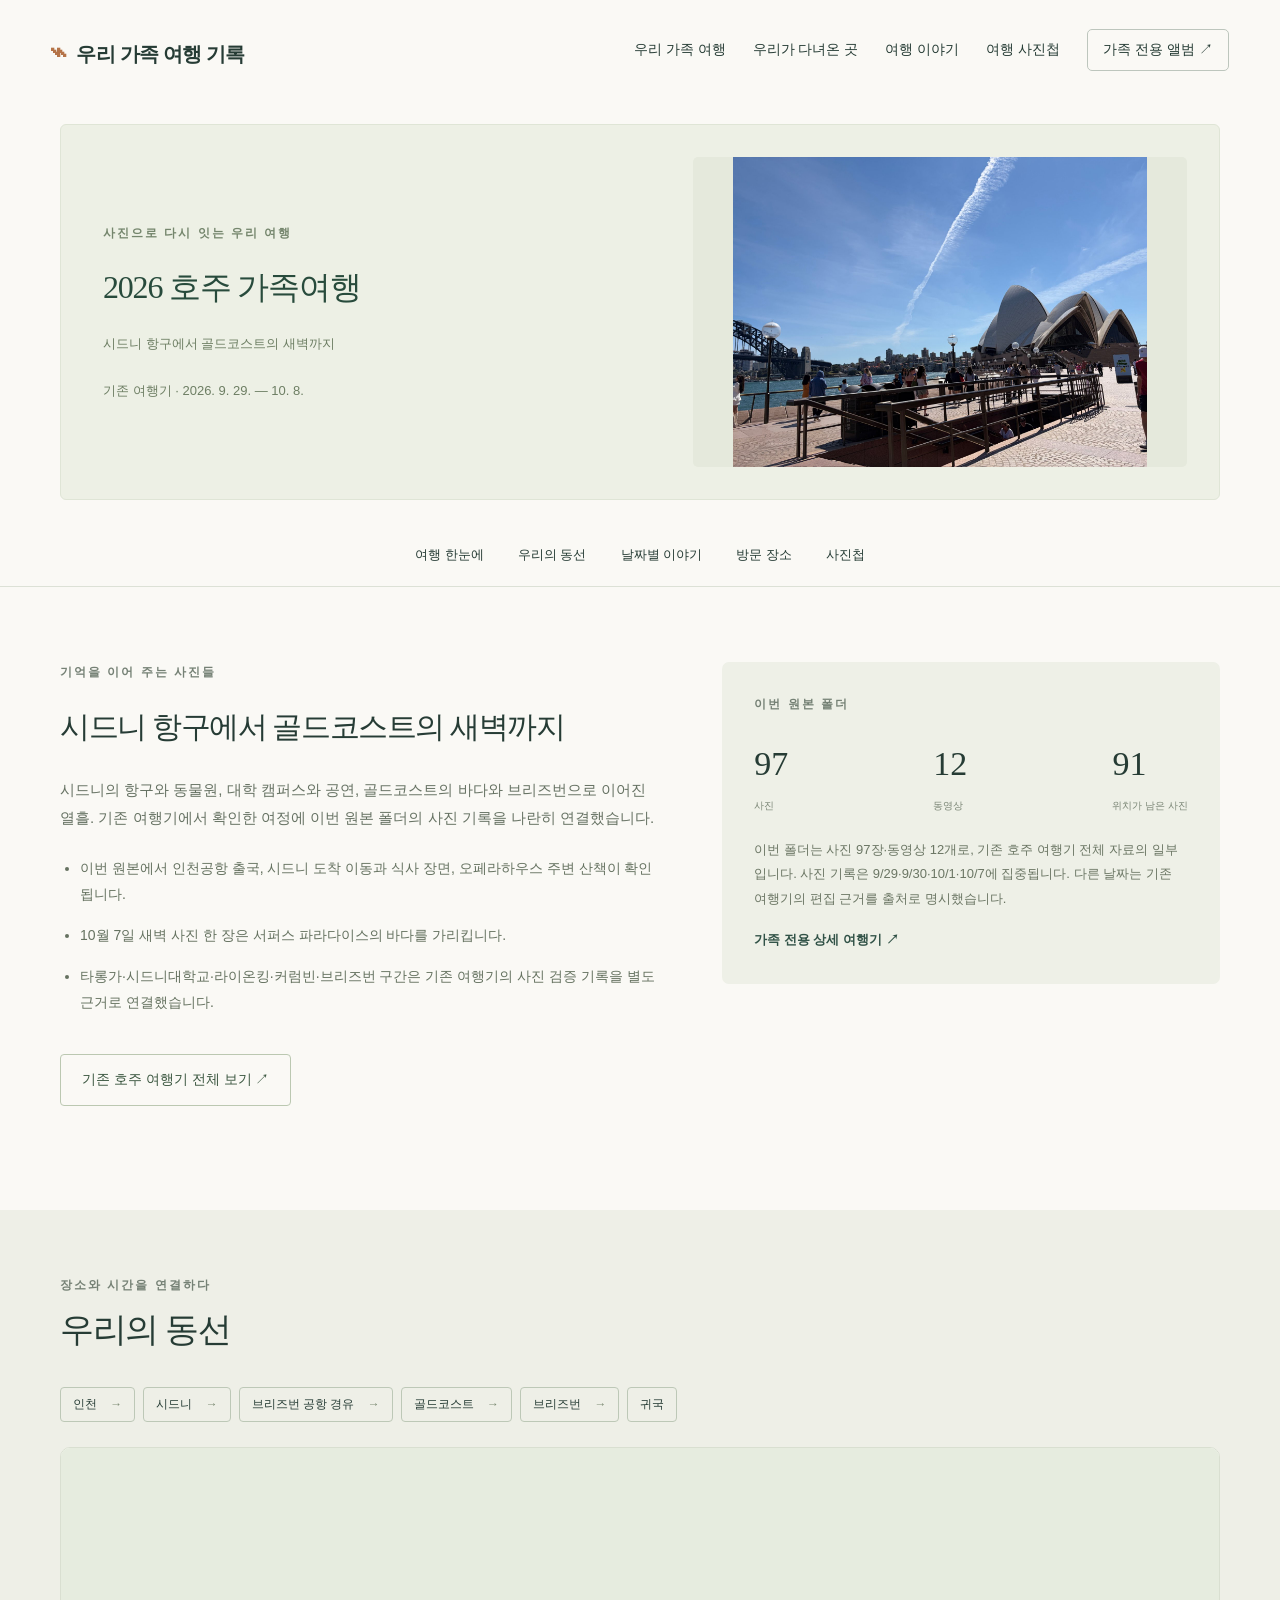
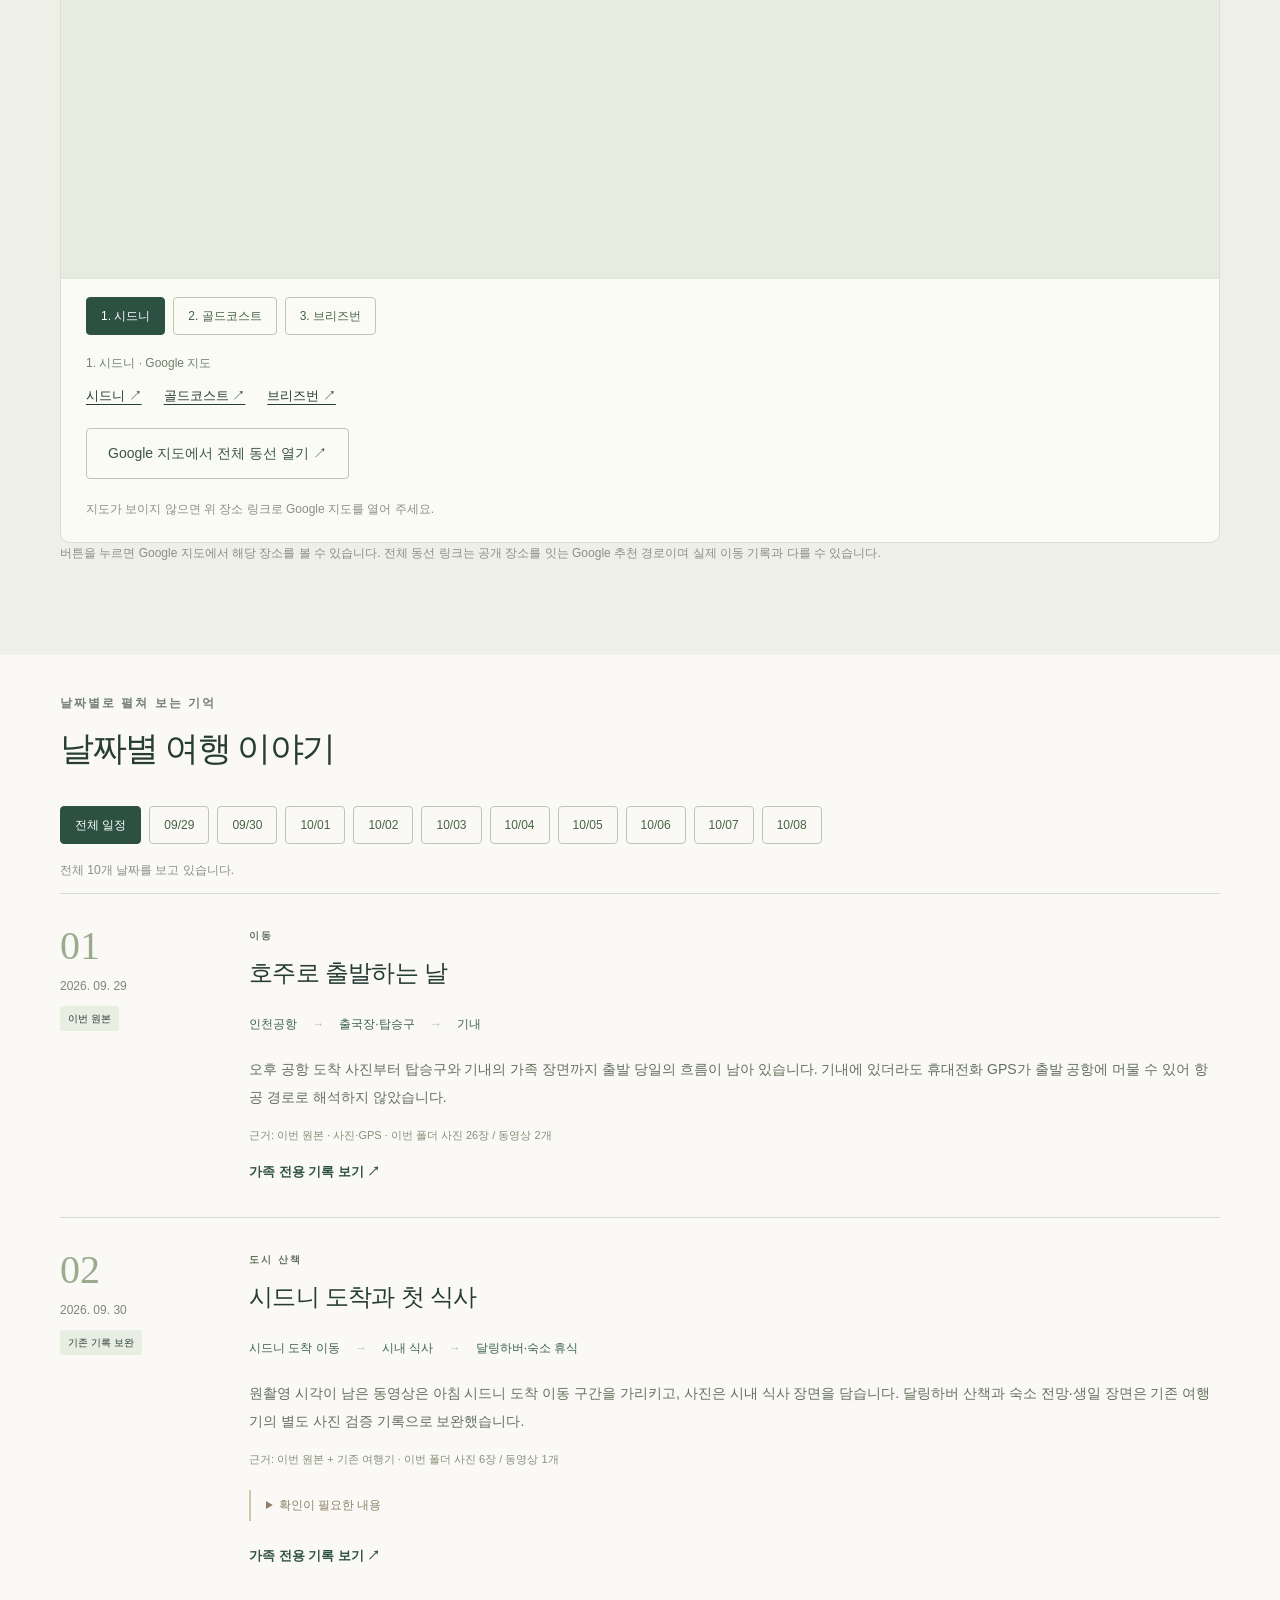
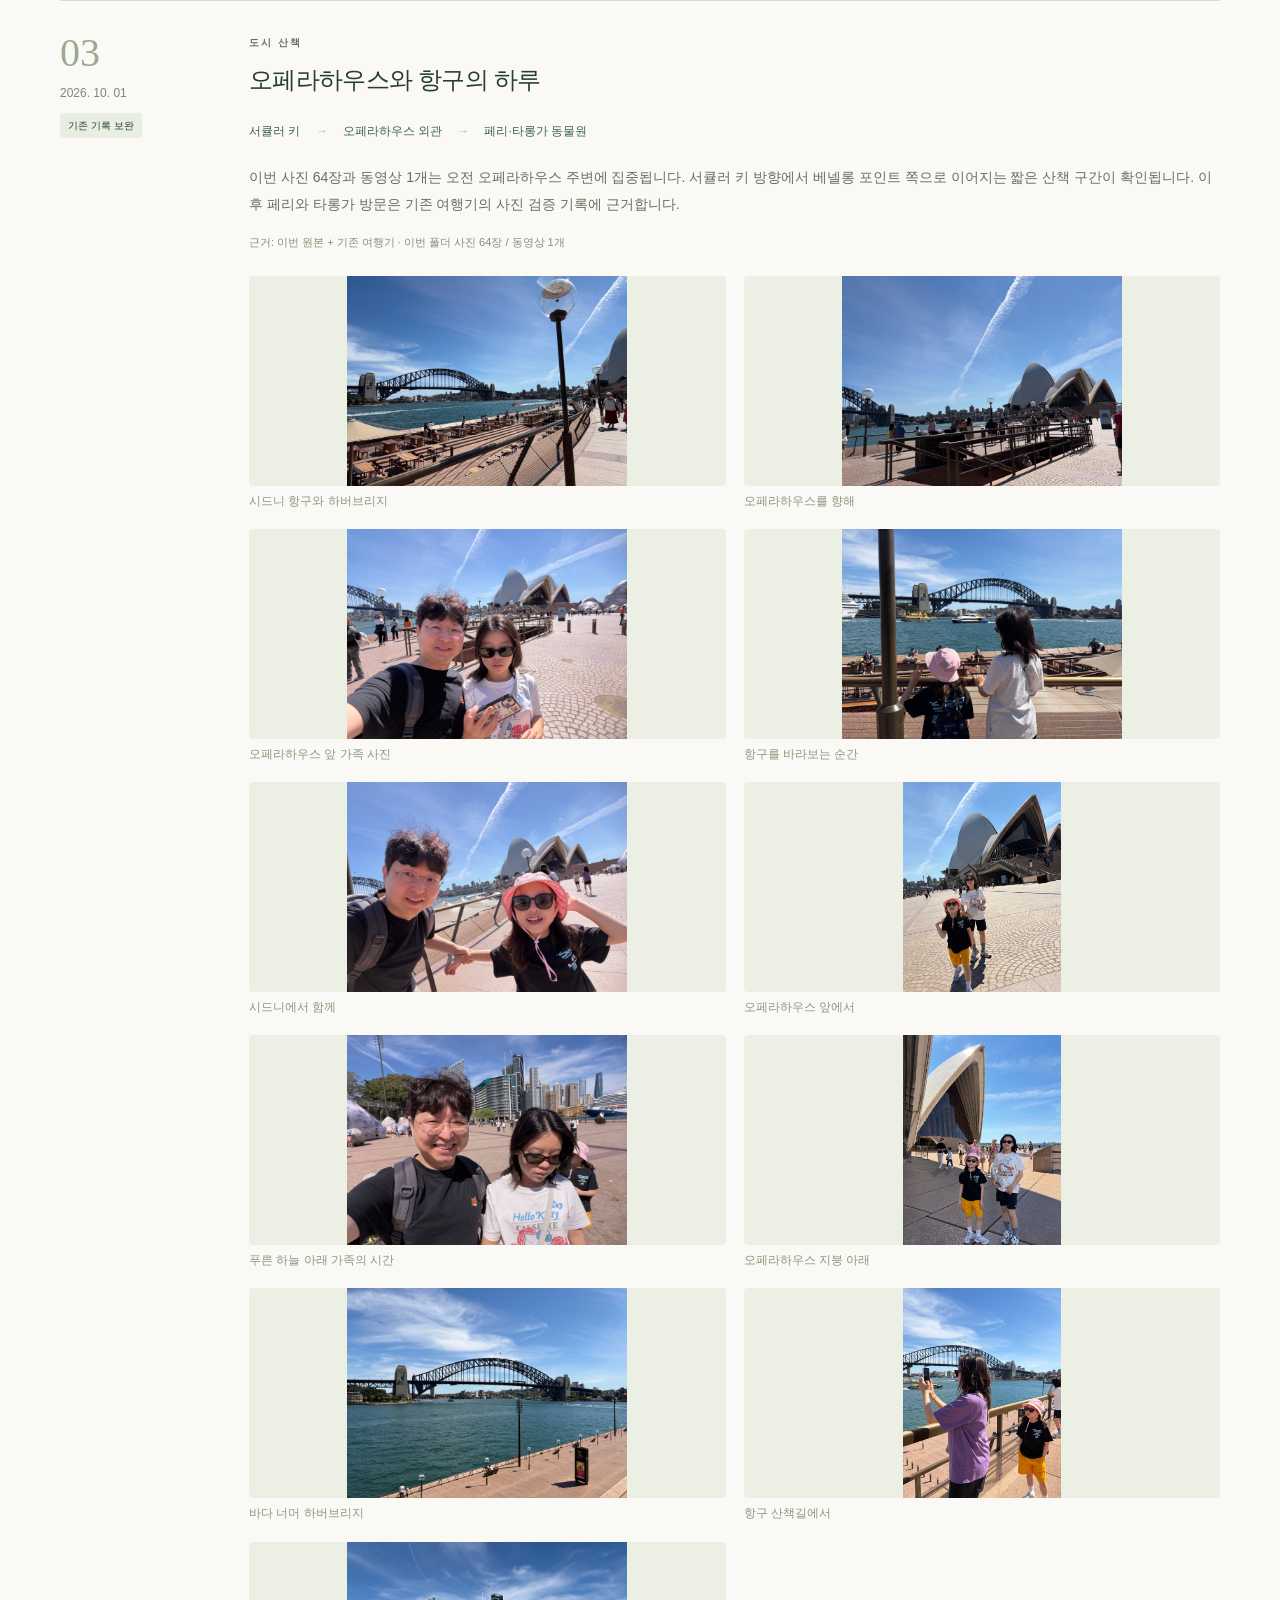
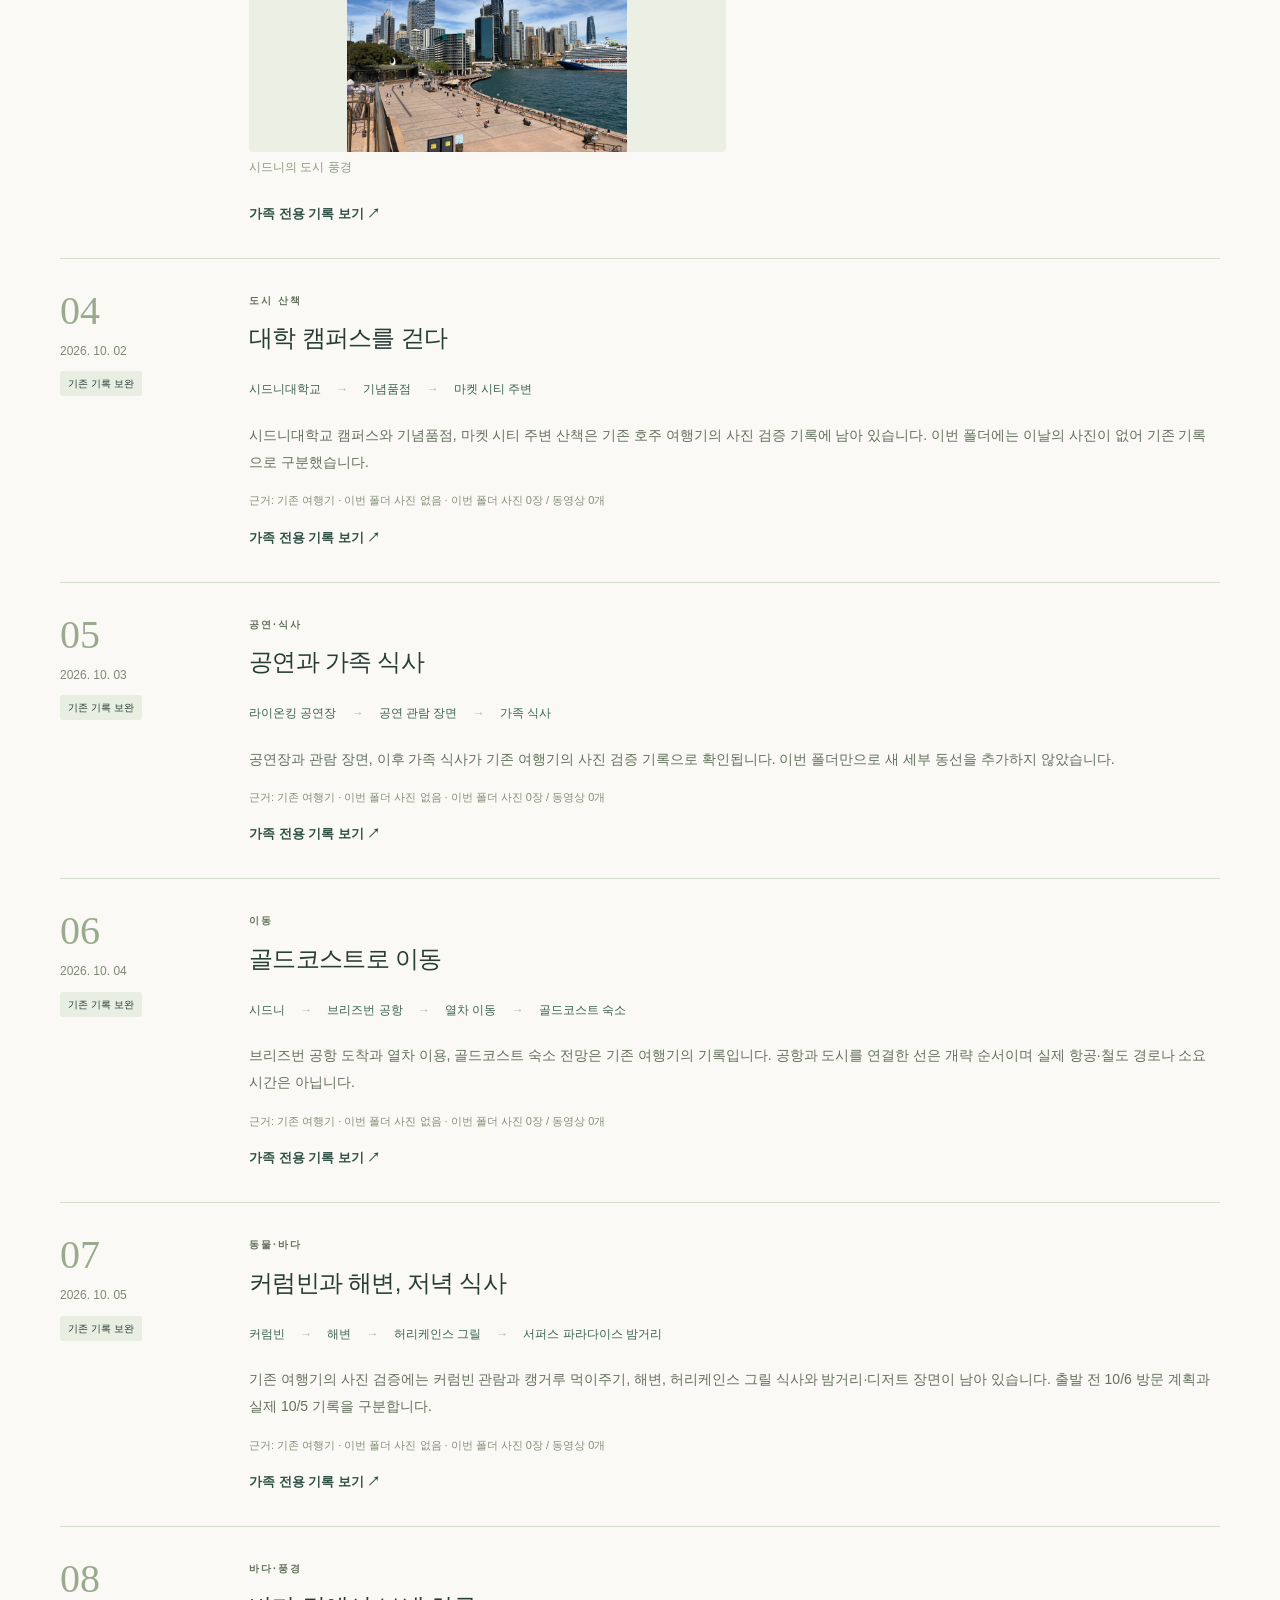
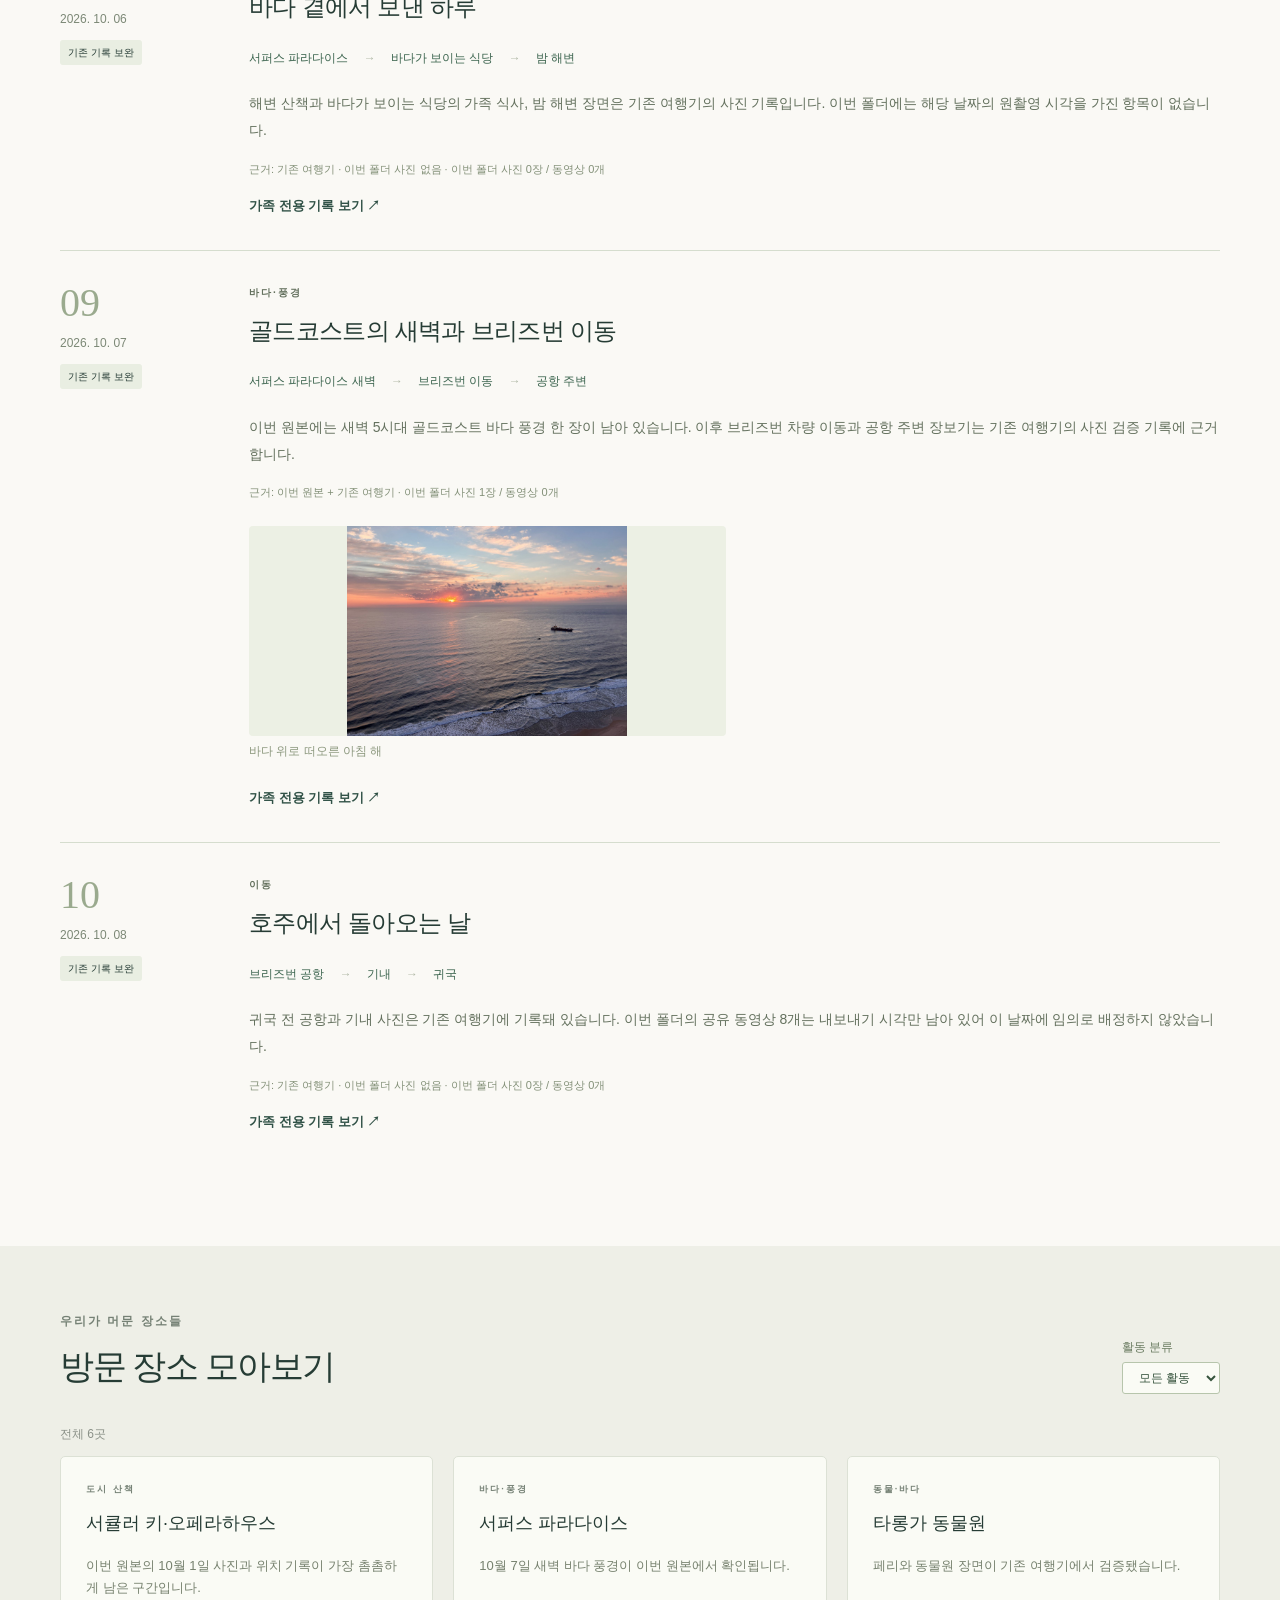
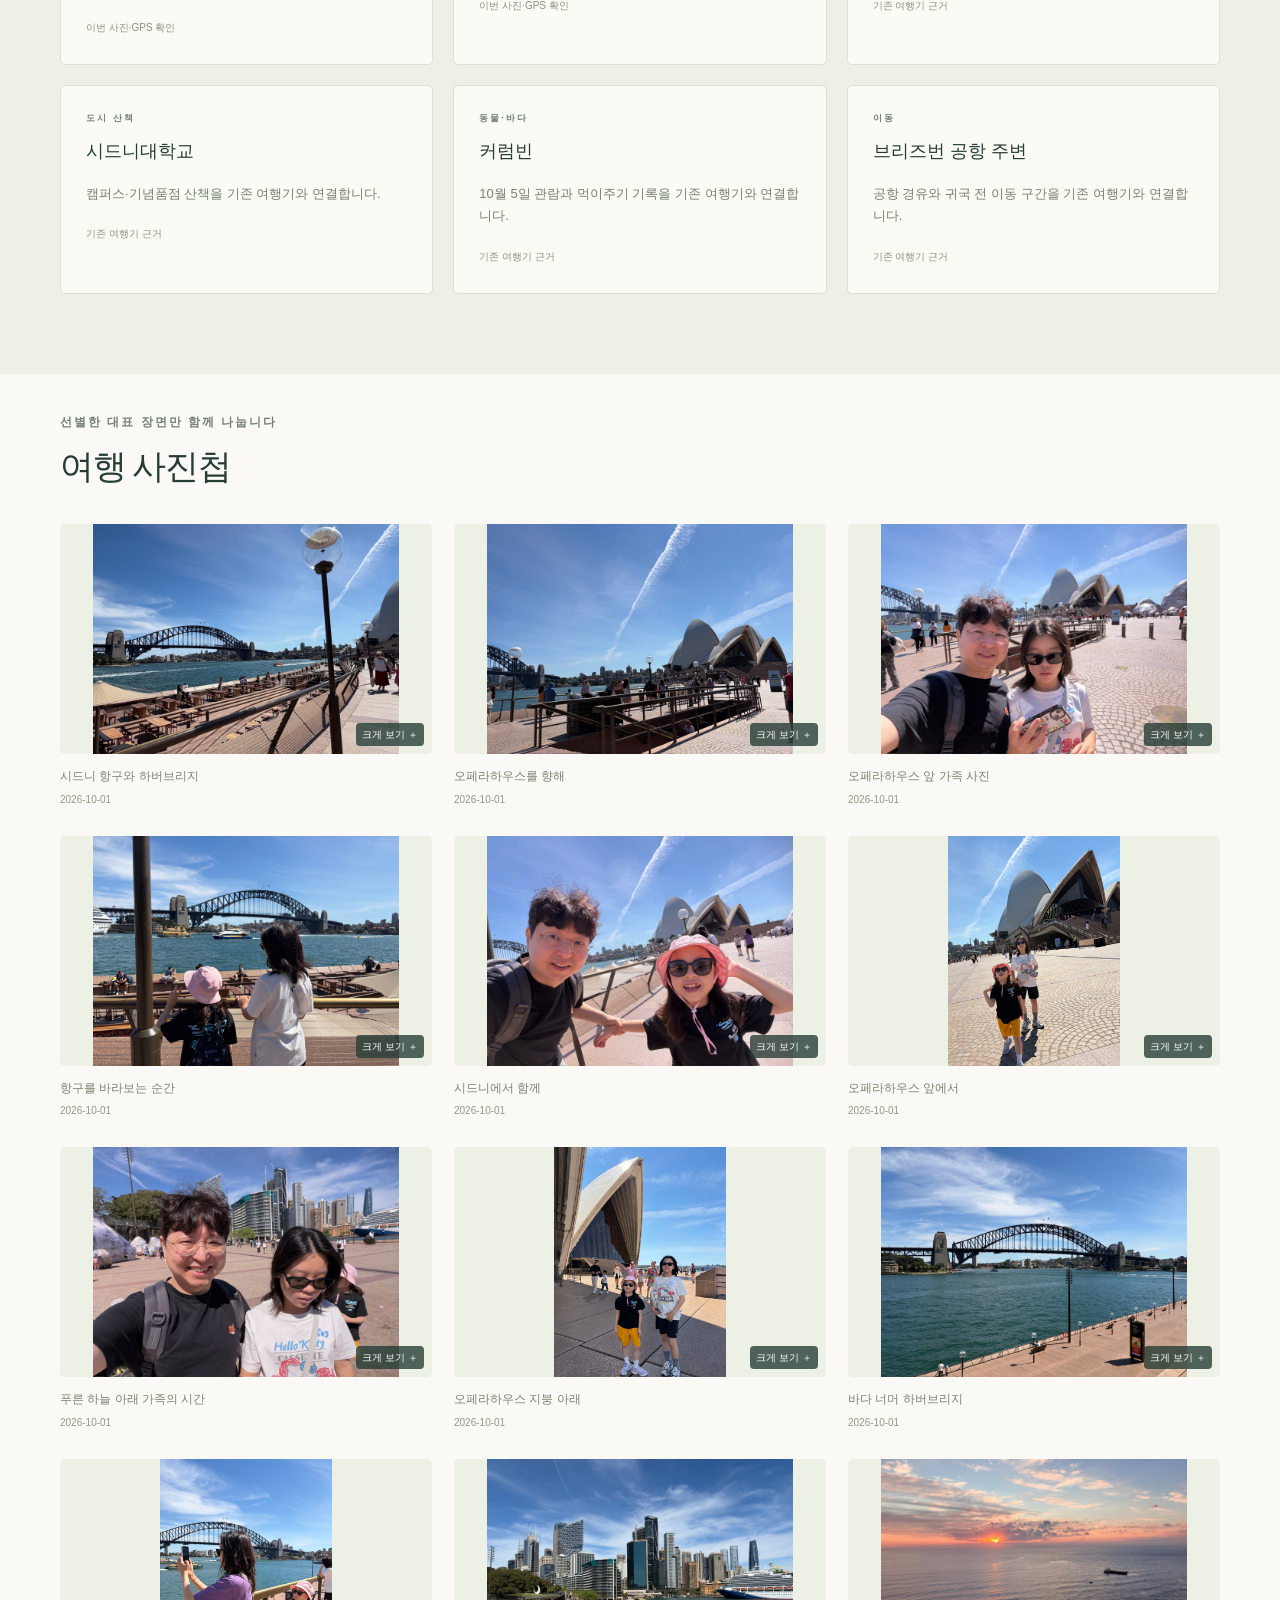
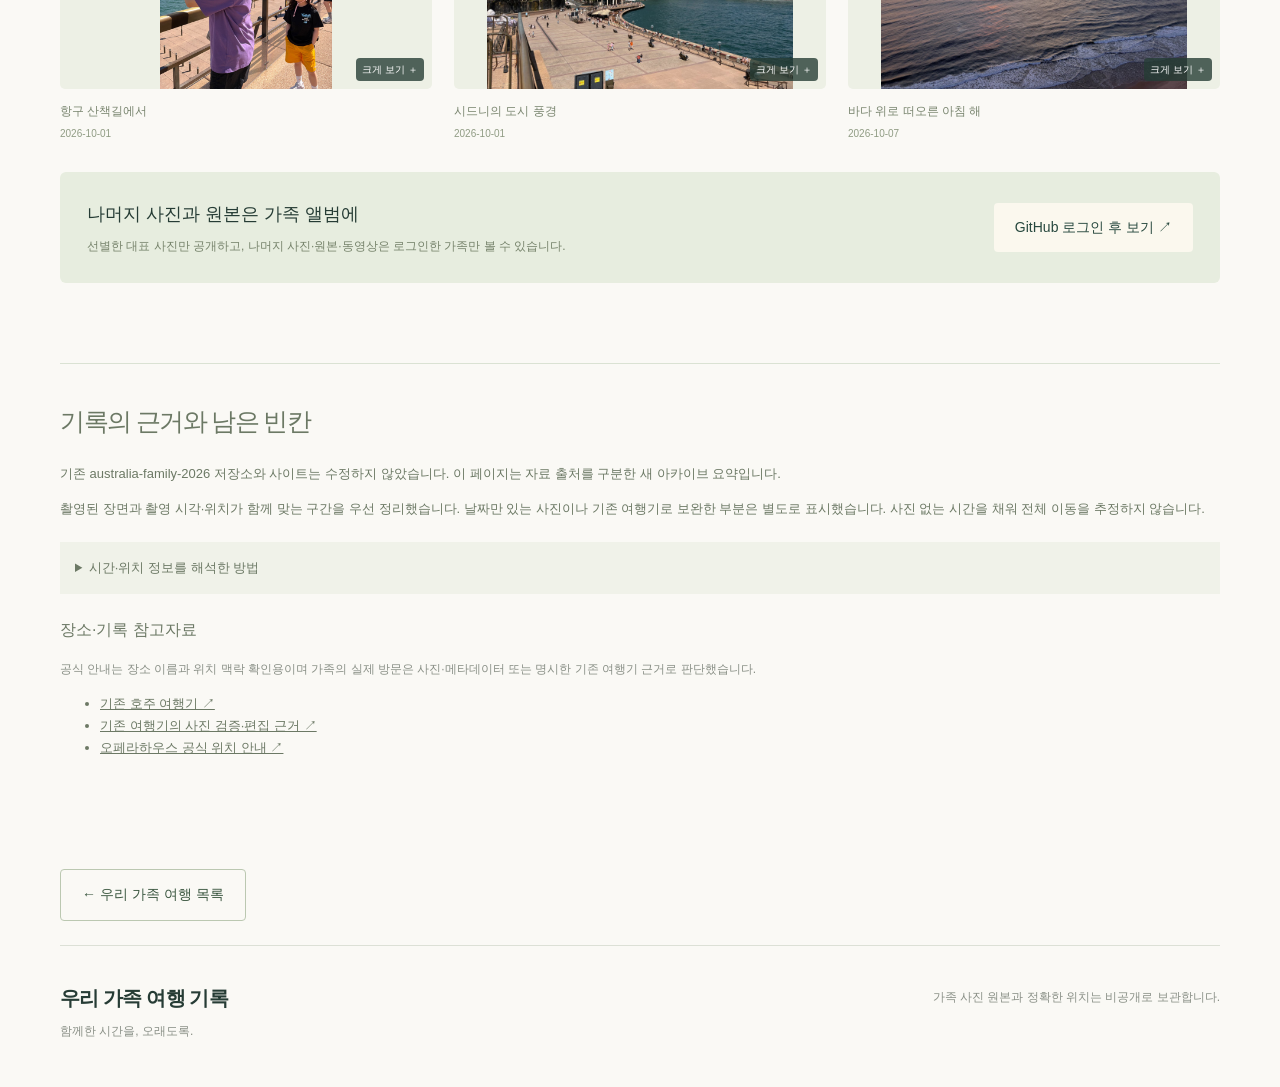
==== commit ea0f3adc: "feat: add Google place maps and curated family travel photo galleries" ====
--- a/australia-2026.html
+++ b/australia-2026.html
@@ -1,2 +1,2 @@
-<!doctype html><html lang="ko"><head><meta charset="utf-8"><meta name="viewport" content="width=device-width,initial-scale=1"><meta name="description" content="시드니의 항구와 동물원, 대학 캠퍼스와 공연, 골드코스트의 바다와 브리즈번으로 이어진 열흘. 기존 여행기에서 확인한 여정에 이번 원본 폴더의 사진 기록을 나란히 연결했습니다."><meta name="theme-color" content="#234c43"><title>2026 호주 가족여행 | 우리 가족 여행 기록</title><link rel="stylesheet" href="style.css"><link rel="stylesheet" href="travel.css"><script src="app.js" defer></script><script src="travel.js" defer></script></head><body><a class="skip" href="#main">본문으로 바로가기</a><header><a class="brand" href="index.html#home"><span class="mark" aria-hidden="true">⌁</span>우리 가족 여행 기록</a><button id="menu" aria-expanded="false" aria-controls="nav">메뉴 열기</button><nav id="nav" aria-label="주 메뉴"><a href="index.html#home">우리 가족 여행</a><a href="index.html#places">우리가 다녀온 곳</a><a href="index.html#stories">여행 이야기</a><a href="index.html#photos">여행 사진첩</a><a class="private-link" href="index.html#family">가족 전용 앨범 <span aria-hidden="true">↗</span></a></nav></header>
-<main id="main"><section class="hero record-hero"><img src="assets/sydney-harbour.jpg" alt="시드니 항구와 오페라하우스" fetchpriority="high"><div class="shade"></div><div class="hero-copy"><p class="eyebrow">사진으로 다시 잇는 우리 여행</p><h1>2026 호주 가족여행</h1><p>시드니 항구에서 골드코스트의 새벽까지</p><span class="period">기존 여행기 · 2026. 9. 29. — 10. 8.</span></div></section><nav class="record-nav" aria-label="여행기 목차"><a href="#overview">여행 한눈에</a><a href="#route">우리의 동선</a><a href="#days">날짜별 이야기</a><a href="#places">방문 장소</a><a href="#album">사진첩</a></nav><section id="overview" class="wrap section record-overview"><div><p class="eyebrow">기억을 이어 주는 사진들</p><h2>시드니 항구에서 골드코스트의 새벽까지</h2><p class="lead">시드니의 항구와 동물원, 대학 캠퍼스와 공연, 골드코스트의 바다와 브리즈번으로 이어진 열흘. 기존 여행기에서 확인한 여정에 이번 원본 폴더의 사진 기록을 나란히 연결했습니다.</p><ul class="summary-list"><li>이번 원본에서 인천공항 출국, 시드니 도착 이동과 식사 장면, 오페라하우스 주변 산책이 확인됩니다.</li><li>10월 7일 새벽 사진 한 장은 서퍼스 파라다이스의 바다를 가리킵니다.</li><li>타롱가·시드니대학교·라이온킹·커럼빈·브리즈번 구간은 기존 여행기의 사진 검증 기록을 별도 근거로 연결했습니다.</li></ul><a class="button outline" href="https://ksangki.github.io/australia-family-2026/">기존 호주 여행기 전체 보기 ↗</a></div><aside class="record-facts"><p class="eyebrow">이번 원본 폴더</p><div class="stats-row"><strong>97<small>사진</small></strong><strong>12<small>동영상</small></strong><strong>91<small>위치가 남은 사진</small></strong></div><p>이번 폴더는 사진 97장·동영상 12개로, 기존 호주 여행기 전체 자료의 일부입니다. 사진 기록은 9/29·9/30·10/1·10/7에 집중됩니다. 다른 날짜는 기존 여행기의 편집 근거를 출처로 명시했습니다.</p><a class="text-link" href="https://github.com/login?return_to=%2Fksangki%2Ffamily-travel-private%2Fblob%2Fmain%2Falbums%2F2026-australia%2Fjourney.md">가족 전용 상세 여행기 ↗</a></aside></section><section id="route" class="story-section"><div class="wrap section"><div class="section-title"><div><p class="eyebrow">장소와 시간을 연결하다</p><h2>우리의 동선</h2></div></div><ol class="route-ribbon"><li>인천</li><li>시드니</li><li>브리즈번 공항 경유</li><li>골드코스트</li><li>브리즈번</li><li>귀국</li></ol><div class="route-map"><svg viewBox="0 0 740 390" role="img" aria-label="2026 호주 가족여행 공개 장소 대표점 개략도"><rect width="740" height="390" rx="12" class="map-bg"/><path d="M35 55V25m0 0-7 12m7-12 7 12" class="north-arrow"/><text x="26" y="76" class="map-label">북</text><g class="map-lines"><line x1="100.0" y1="310.0" x2="640.0" y2="99.1"/><line x1="640.0" y1="99.1" x2="542.7" y2="80.0"/></g><g data-map-node="0" class="map-node active"><circle cx="100.0" cy="310.0" r="15"/><text x="100.0" y="315.0" class="map-number">1</text><text x="100.0" y="344.0" class="map-label">시드니</text></g><g data-map-node="1" class="map-node"><circle cx="640.0" cy="99.1" r="15"/><text x="640.0" y="104.1" class="map-number">2</text><text x="640.0" y="133.1" class="map-label">골드코스트</text></g><g data-map-node="2" class="map-node"><circle cx="542.7" cy="80.0" r="15"/><text x="542.7" y="85.0" class="map-number">3</text><text x="542.7" y="114.0" class="map-label">브리즈번</text></g></svg><div class="map-buttons" aria-label="지도 대표 장소 선택"><button type="button" data-map-point="0" aria-pressed="true">1. 시드니</button><button type="button" data-map-point="1" aria-pressed="false">2. 골드코스트</button><button type="button" data-map-point="2" aria-pressed="false">3. 브리즈번</button></div><p id="map-selection" aria-live="polite">1. 시드니 · 지도에서 선택한 대표 장소</p></div><p class="note">공개 장소의 대표점을 연결한 개략도입니다. 실제 도로·철도·항공 경로나 이동거리를 뜻하지 않습니다. 번호를 누르면 장소를 선택할 수 있습니다. 세부 GPS·사적 주소는 표시하지 않습니다.</p></div></section><section id="days" class="wrap section"><div class="section-title"><div><p class="eyebrow">날짜별로 펼쳐 보는 기억</p><h2>날짜별 여행 이야기</h2></div></div><div class="day-filters" aria-label="여행 날짜 선택"><button type="button" data-day-filter="all" aria-pressed="true">전체 일정</button><button type="button" data-day-filter="2026-09-29" aria-pressed="false">09/29</button><button type="button" data-day-filter="2026-09-30" aria-pressed="false">09/30</button><button type="button" data-day-filter="2026-10-01" aria-pressed="false">10/01</button><button type="button" data-day-filter="2026-10-02" aria-pressed="false">10/02</button><button type="button" data-day-filter="2026-10-03" aria-pressed="false">10/03</button><button type="button" data-day-filter="2026-10-04" aria-pressed="false">10/04</button><button type="button" data-day-filter="2026-10-05" aria-pressed="false">10/05</button><button type="button" data-day-filter="2026-10-06" aria-pressed="false">10/06</button><button type="button" data-day-filter="2026-10-07" aria-pressed="false">10/07</button><button type="button" data-day-filter="2026-10-08" aria-pressed="false">10/08</button></div><p id="day-filter-status" class="note" aria-live="polite">전체 10개 날짜를 보고 있습니다.</p><div class="days-list"><article class="day-card" id="day-2026-09-29" data-record-day="2026-09-29"><div class="day-side"><span class="day-index">01</span><time datetime="2026-09-29">2026. 09. 29</time><span class="evidence-badge">이번 원본</span></div><div class="day-body"><p class="eyebrow">이동</p><h3>호주로 출발하는 날</h3><ol class="stop-list"><li>인천공항</li><li>출국장·탑승구</li><li>기내</li></ol><p>오후 공항 도착 사진부터 탑승구와 기내의 가족 장면까지 출발 당일의 흐름이 남아 있습니다. 기내에 있더라도 휴대전화 GPS가 출발 공항에 머물 수 있어 항공 경로로 해석하지 않았습니다.</p><p class="evidence-detail">근거: 이번 원본 · 사진·GPS · 이번 폴더 사진 26장 / 동영상 2개</p><a class="text-link" href="https://github.com/login?return_to=%2Fksangki%2Ffamily-travel-private%2Fblob%2Fmain%2Falbums%2F2026-australia%2Fdate-2026-09-29.md">가족 전용 기록 보기 ↗</a></div></article><article class="day-card" id="day-2026-09-30" data-record-day="2026-09-30"><div class="day-side"><span class="day-index">02</span><time datetime="2026-09-30">2026. 09. 30</time><span class="evidence-badge">기존 기록 보완</span></div><div class="day-body"><p class="eyebrow">도시 산책</p><h3>시드니 도착과 첫 식사</h3><ol class="stop-list"><li>시드니 도착 이동</li><li>시내 식사</li><li>달링하버·숙소 휴식</li></ol><p>원촬영 시각이 남은 동영상은 아침 시드니 도착 이동 구간을 가리키고, 사진은 시내 식사 장면을 담습니다. 달링하버 산책과 숙소 전망·생일 장면은 기존 여행기의 별도 사진 검증 기록으로 보완했습니다.</p><p class="evidence-detail">근거: 이번 원본 + 기존 여행기 · 이번 폴더 사진 6장 / 동영상 1개</p><details><summary>확인이 필요한 내용</summary><p>사진 6장은 GPS가 없고 시간대 표기도 비정상이라 정확한 현지시각은 표시하지 않습니다.</p></details><a class="text-link" href="https://github.com/login?return_to=%2Fksangki%2Ffamily-travel-private%2Fblob%2Fmain%2Falbums%2F2026-australia%2Fdate-2026-09-30.md">가족 전용 기록 보기 ↗</a></div></article><article class="day-card" id="day-2026-10-01" data-record-day="2026-10-01"><div class="day-side"><span class="day-index">03</span><time datetime="2026-10-01">2026. 10. 01</time><span class="evidence-badge">기존 기록 보완</span></div><div class="day-body"><p class="eyebrow">도시 산책</p><h3>오페라하우스와 항구의 하루</h3><ol class="stop-list"><li>서큘러 키</li><li>오페라하우스 외관</li><li>페리·타롱가 동물원</li></ol><p>이번 사진 64장과 동영상 1개는 오전 오페라하우스 주변에 집중됩니다. 서큘러 키 방향에서 베넬롱 포인트 쪽으로 이어지는 짧은 산책 구간이 확인됩니다. 이후 페리와 타롱가 방문은 기존 여행기의 사진 검증 기록에 근거합니다.</p><p class="evidence-detail">근거: 이번 원본 + 기존 여행기 · 이번 폴더 사진 64장 / 동영상 1개</p><a class="text-link" href="https://github.com/login?return_to=%2Fksangki%2Ffamily-travel-private%2Fblob%2Fmain%2Falbums%2F2026-australia%2Fdate-2026-10-01.md">가족 전용 기록 보기 ↗</a></div></article><article class="day-card" id="day-2026-10-02" data-record-day="2026-10-02"><div class="day-side"><span class="day-index">04</span><time datetime="2026-10-02">2026. 10. 02</time><span class="evidence-badge">기존 기록 보완</span></div><div class="day-body"><p class="eyebrow">도시 산책</p><h3>대학 캠퍼스를 걷다</h3><ol class="stop-list"><li>시드니대학교</li><li>기념품점</li><li>마켓 시티 주변</li></ol><p>시드니대학교 캠퍼스와 기념품점, 마켓 시티 주변 산책은 기존 호주 여행기의 사진 검증 기록에 남아 있습니다. 이번 폴더에는 이날의 사진이 없어 기존 기록으로 구분했습니다.</p><p class="evidence-detail">근거: 기존 여행기 · 이번 폴더 사진 없음 · 이번 폴더 사진 0장 / 동영상 0개</p><a class="text-link" href="https://github.com/login?return_to=%2Fksangki%2Ffamily-travel-private%2Fblob%2Fmain%2Falbums%2F2026-australia%2Fjourney.md">가족 전용 기록 보기 ↗</a></div></article><article class="day-card" id="day-2026-10-03" data-record-day="2026-10-03"><div class="day-side"><span class="day-index">05</span><time datetime="2026-10-03">2026. 10. 03</time><span class="evidence-badge">기존 기록 보완</span></div><div class="day-body"><p class="eyebrow">공연·식사</p><h3>공연과 가족 식사</h3><ol class="stop-list"><li>라이온킹 공연장</li><li>공연 관람 장면</li><li>가족 식사</li></ol><p>공연장과 관람 장면, 이후 가족 식사가 기존 여행기의 사진 검증 기록으로 확인됩니다. 이번 폴더만으로 새 세부 동선을 추가하지 않았습니다.</p><p class="evidence-detail">근거: 기존 여행기 · 이번 폴더 사진 없음 · 이번 폴더 사진 0장 / 동영상 0개</p><a class="text-link" href="https://github.com/login?return_to=%2Fksangki%2Ffamily-travel-private%2Fblob%2Fmain%2Falbums%2F2026-australia%2Fjourney.md">가족 전용 기록 보기 ↗</a></div></article><article class="day-card" id="day-2026-10-04" data-record-day="2026-10-04"><div class="day-side"><span class="day-index">06</span><time datetime="2026-10-04">2026. 10. 04</time><span class="evidence-badge">기존 기록 보완</span></div><div class="day-body"><p class="eyebrow">이동</p><h3>골드코스트로 이동</h3><ol class="stop-list"><li>시드니</li><li>브리즈번 공항</li><li>열차 이동</li><li>골드코스트 숙소</li></ol><p>브리즈번 공항 도착과 열차 이용, 골드코스트 숙소 전망은 기존 여행기의 기록입니다. 공항과 도시를 연결한 선은 개략 순서이며 실제 항공·철도 경로나 소요시간은 아닙니다.</p><p class="evidence-detail">근거: 기존 여행기 · 이번 폴더 사진 없음 · 이번 폴더 사진 0장 / 동영상 0개</p><a class="text-link" href="https://github.com/login?return_to=%2Fksangki%2Ffamily-travel-private%2Fblob%2Fmain%2Falbums%2F2026-australia%2Fjourney.md">가족 전용 기록 보기 ↗</a></div></article><article class="day-card" id="day-2026-10-05" data-record-day="2026-10-05"><div class="day-side"><span class="day-index">07</span><time datetime="2026-10-05">2026. 10. 05</time><span class="evidence-badge">기존 기록 보완</span></div><div class="day-body"><p class="eyebrow">동물·바다</p><h3>커럼빈과 해변, 저녁 식사</h3><ol class="stop-list"><li>커럼빈</li><li>해변</li><li>허리케인스 그릴</li><li>서퍼스 파라다이스 밤거리</li></ol><p>기존 여행기의 사진 검증에는 커럼빈 관람과 캥거루 먹이주기, 해변, 허리케인스 그릴 식사와 밤거리·디저트 장면이 남아 있습니다. 출발 전 10/6 방문 계획과 실제 10/5 기록을 구분합니다.</p><p class="evidence-detail">근거: 기존 여행기 · 이번 폴더 사진 없음 · 이번 폴더 사진 0장 / 동영상 0개</p><a class="text-link" href="https://github.com/login?return_to=%2Fksangki%2Ffamily-travel-private%2Fblob%2Fmain%2Falbums%2F2026-australia%2Fjourney.md">가족 전용 기록 보기 ↗</a></div></article><article class="day-card" id="day-2026-10-06" data-record-day="2026-10-06"><div class="day-side"><span class="day-index">08</span><time datetime="2026-10-06">2026. 10. 06</time><span class="evidence-badge">기존 기록 보완</span></div><div class="day-body"><p class="eyebrow">바다·풍경</p><h3>바다 곁에서 보낸 하루</h3><ol class="stop-list"><li>서퍼스 파라다이스</li><li>바다가 보이는 식당</li><li>밤 해변</li></ol><p>해변 산책과 바다가 보이는 식당의 가족 식사, 밤 해변 장면은 기존 여행기의 사진 기록입니다. 이번 폴더에는 해당 날짜의 원촬영 시각을 가진 항목이 없습니다.</p><p class="evidence-detail">근거: 기존 여행기 · 이번 폴더 사진 없음 · 이번 폴더 사진 0장 / 동영상 0개</p><a class="text-link" href="https://github.com/login?return_to=%2Fksangki%2Ffamily-travel-private%2Fblob%2Fmain%2Falbums%2F2026-australia%2Fjourney.md">가족 전용 기록 보기 ↗</a></div></article><article class="day-card" id="day-2026-10-07" data-record-day="2026-10-07"><div class="day-side"><span class="day-index">09</span><time datetime="2026-10-07">2026. 10. 07</time><span class="evidence-badge">기존 기록 보완</span></div><div class="day-body"><p class="eyebrow">바다·풍경</p><h3>골드코스트의 새벽과 브리즈번 이동</h3><ol class="stop-list"><li>서퍼스 파라다이스 새벽</li><li>브리즈번 이동</li><li>공항 주변</li></ol><p>이번 원본에는 새벽 5시대 골드코스트 바다 풍경 한 장이 남아 있습니다. 이후 브리즈번 차량 이동과 공항 주변 장보기는 기존 여행기의 사진 검증 기록에 근거합니다.</p><p class="evidence-detail">근거: 이번 원본 + 기존 여행기 · 이번 폴더 사진 1장 / 동영상 0개</p><a class="text-link" href="https://github.com/login?return_to=%2Fksangki%2Ffamily-travel-private%2Fblob%2Fmain%2Falbums%2F2026-australia%2Fdate-2026-10-07.md">가족 전용 기록 보기 ↗</a></div></article><article class="day-card" id="day-2026-10-08" data-record-day="2026-10-08"><div class="day-side"><span class="day-index">10</span><time datetime="2026-10-08">2026. 10. 08</time><span class="evidence-badge">기존 기록 보완</span></div><div class="day-body"><p class="eyebrow">이동</p><h3>호주에서 돌아오는 날</h3><ol class="stop-list"><li>브리즈번 공항</li><li>기내</li><li>귀국</li></ol><p>귀국 전 공항과 기내 사진은 기존 여행기에 기록돼 있습니다. 이번 폴더의 공유 동영상 8개는 내보내기 시각만 남아 있어 이 날짜에 임의로 배정하지 않았습니다.</p><p class="evidence-detail">근거: 기존 여행기 · 이번 폴더 사진 없음 · 이번 폴더 사진 0장 / 동영상 0개</p><a class="text-link" href="https://github.com/login?return_to=%2Fksangki%2Ffamily-travel-private%2Fblob%2Fmain%2Falbums%2F2026-australia%2Fjourney.md">가족 전용 기록 보기 ↗</a></div></article></div></section><section id="places" class="story-section"><div class="wrap section"><div class="section-title"><div><p class="eyebrow">우리가 머문 장소들</p><h2>방문 장소 모아보기</h2></div><label class="category-control">활동 분류 <select id="category-filter"><option value="all">모든 활동</option><option value="도시 산책">도시 산책</option><option value="바다·풍경">바다·풍경</option><option value="동물·바다">동물·바다</option><option value="이동">이동</option></select></label></div><p id="place-filter-status" class="note" aria-live="polite">전체 6곳</p><div class="places-grid"><article class="place-card" data-place-category="도시 산책"><span class="eyebrow">도시 산책</span><h3>서큘러 키·오페라하우스</h3><p>이번 원본의 10월 1일 사진과 위치 기록이 가장 촘촘하게 남은 구간입니다.</p><span class="place-evidence">이번 사진·GPS 확인</span></article><article class="place-card" data-place-category="바다·풍경"><span class="eyebrow">바다·풍경</span><h3>서퍼스 파라다이스</h3><p>10월 7일 새벽 바다 풍경이 이번 원본에서 확인됩니다.</p><span class="place-evidence">이번 사진·GPS 확인</span></article><article class="place-card" data-place-category="동물·바다"><span class="eyebrow">동물·바다</span><h3>타롱가 동물원</h3><p>페리와 동물원 장면이 기존 여행기에서 검증됐습니다.</p><span class="place-evidence">기존 여행기 근거</span></article><article class="place-card" data-place-category="도시 산책"><span class="eyebrow">도시 산책</span><h3>시드니대학교</h3><p>캠퍼스·기념품점 산책을 기존 여행기와 연결합니다.</p><span class="place-evidence">기존 여행기 근거</span></article><article class="place-card" data-place-category="동물·바다"><span class="eyebrow">동물·바다</span><h3>커럼빈</h3><p>10월 5일 관람과 먹이주기 기록을 기존 여행기와 연결합니다.</p><span class="place-evidence">기존 여행기 근거</span></article><article class="place-card" data-place-category="이동"><span class="eyebrow">이동</span><h3>브리즈번 공항 주변</h3><p>공항 경유와 귀국 전 이동 구간을 기존 여행기와 연결합니다.</p><span class="place-evidence">기존 여행기 근거</span></article></div></div></section><section id="album" class="wrap section"><div class="section-title"><div><p class="eyebrow">풍경은 공개로, 가족의 순간은 우리끼리</p><h2>여행 사진첩</h2></div></div><div class="record-photos"><figure class="photo"><img class="record-cover-photo" src="assets/sydney-harbour.jpg" alt="시드니 항구와 오페라하우스" loading="lazy"><figcaption>시드니 항구 대표 풍경 · Kgbo · <a href="https://commons.wikimedia.org/wiki/File:Sydney_Harbour_Bridge_and_Sydney_Opera_House_panorama.jpg">위키미디어 공용</a> · <a href="https://creativecommons.org/licenses/by-sa/4.0/deed.ko">저작자표시-동일조건변경허락 4.0</a></figcaption></figure></div><div class="private-album-banner"><div><h3>가족 사진과 상세 분류는 비공개 앨범에</h3><p>날짜·장소·활동별 사진, 원본과 동영상을 함께 볼 수 있습니다.</p></div><a class="button light" href="https://github.com/login?return_to=%2Fksangki%2Ffamily-travel-private%2Fblob%2Fmain%2Falbums%2F2026-australia%2Fjourney.md">GitHub 로그인 후 보기 ↗</a></div></section><section class="wrap section evidence-section"><h2>기록의 근거와 남은 빈칸</h2><p>기존 australia-family-2026 저장소와 사이트는 수정하지 않았습니다. 이 페이지는 자료 출처를 구분한 새 아카이브 요약입니다.</p><p>촬영된 장면과 촬영 시각·위치가 함께 맞는 구간을 우선 정리했습니다. 날짜만 있는 사진이나 기존 여행기로 보완한 부분은 별도로 표시했습니다. 사진 없는 시간을 채워 전체 이동을 추정하지 않습니다.</p><details><summary>시간·위치 정보를 해석한 방법</summary><p>사진은 원촬영 시각과 시간대, 동영상은 원촬영 날짜 정보를 우선했습니다. 공유·내보내기 날짜는 여행 날짜로 사용하지 않았습니다. 기내 GPS는 출발지에 남을 수 있습니다. 가까운 장소는 사진 속 간판·풍경과 함께 확인했고, 교통수단·탑승 완료·정확한 숙소명은 증거가 있을 때만 기록합니다.</p><p>사진의 개수는 현재 백업 폴더 기준입니다. 사진 기록일은 전체 여행 기간과 같지 않을 수 있습니다.</p></details><h3>장소·기록 참고자료</h3><p class="note">공식 안내는 장소 이름과 위치 맥락 확인용이며 가족의 실제 방문은 사진·메타데이터 또는 명시한 기존 여행기 근거로 판단했습니다.</p><ul><li><a href="https://ksangki.github.io/australia-family-2026/" target="_blank" rel="noopener noreferrer">기존 호주 여행기 ↗</a></li><li><a href="https://github.com/ksangki/australia-family-2026/blob/main/docs/travel-record.md" target="_blank" rel="noopener noreferrer">기존 여행기의 사진 검증·편집 근거 ↗</a></li><li><a href="https://www.sydneyoperahouse.com/visit/our-venues/welcome-centre" target="_blank" rel="noopener noreferrer">오페라하우스 공식 위치 안내 ↗</a></li></ul></section><div class="wrap"><a class="button outline" href="index.html#places">← 우리 가족 여행 목록</a></div></main><footer class="wrap"><div><a class="brand" href="index.html">우리 가족 여행 기록</a><p>함께한 시간을, 오래도록.</p></div><p>가족 사진 원본과 정확한 위치는 비공개로 보관합니다.</p></footer><dialog id="viewer" aria-labelledby="caption"><button id="close-photo" class="close">닫기 ×</button><img src="assets/sydney-harbour.jpg" alt="여행 풍경 확대 사진"><p id="caption">공개 대표 풍경 사진</p></dialog></body></html>+<!doctype html><html lang="ko"><head><meta charset="utf-8"><meta name="viewport" content="width=device-width,initial-scale=1"><meta name="description" content="시드니의 항구와 동물원, 대학 캠퍼스와 공연, 골드코스트의 바다와 브리즈번으로 이어진 열흘. 기존 여행기에서 확인한 여정에 이번 원본 폴더의 사진 기록을 나란히 연결했습니다."><meta name="theme-color" content="#234c43"><title>2026 호주 가족여행 | 우리 가족 여행 기록</title><link rel="stylesheet" href="style.css"><link rel="stylesheet" href="travel.css?v=journey-photos-2"><script src="app.js" defer></script><script src="travel.js?v=journey-photos-2" defer></script></head><body><a class="skip" href="#main">본문으로 바로가기</a><header><a class="brand" href="index.html#home"><span class="mark" aria-hidden="true">⌁</span>우리 가족 여행 기록</a><button id="menu" aria-expanded="false" aria-controls="nav">메뉴 열기</button><nav id="nav" aria-label="주 메뉴"><a href="index.html#home">우리 가족 여행</a><a href="index.html#places">우리가 다녀온 곳</a><a href="index.html#stories">여행 이야기</a><a href="index.html#photos">여행 사진첩</a><a class="private-link" href="index.html#family">가족 전용 앨범 <span aria-hidden="true">↗</span></a></nav></header>
+<main id="main"><section class="hero record-hero selected-photo-hero"><img src="assets/selected/australia-2026/curated-02.jpg" alt="시드니 오페라하우스와 항구" fetchpriority="high"><div class="shade"></div><div class="hero-copy"><p class="eyebrow">사진으로 다시 잇는 우리 여행</p><h1>2026 호주 가족여행</h1><p>시드니 항구에서 골드코스트의 새벽까지</p><span class="period">기존 여행기 · 2026. 9. 29. — 10. 8.</span></div></section><nav class="record-nav" aria-label="여행기 목차"><a href="#overview">여행 한눈에</a><a href="#route">우리의 동선</a><a href="#days">날짜별 이야기</a><a href="#places">방문 장소</a><a href="#album">사진첩</a></nav><section id="overview" class="wrap section record-overview"><div><p class="eyebrow">기억을 이어 주는 사진들</p><h2>시드니 항구에서 골드코스트의 새벽까지</h2><p class="lead">시드니의 항구와 동물원, 대학 캠퍼스와 공연, 골드코스트의 바다와 브리즈번으로 이어진 열흘. 기존 여행기에서 확인한 여정에 이번 원본 폴더의 사진 기록을 나란히 연결했습니다.</p><ul class="summary-list"><li>이번 원본에서 인천공항 출국, 시드니 도착 이동과 식사 장면, 오페라하우스 주변 산책이 확인됩니다.</li><li>10월 7일 새벽 사진 한 장은 서퍼스 파라다이스의 바다를 가리킵니다.</li><li>타롱가·시드니대학교·라이온킹·커럼빈·브리즈번 구간은 기존 여행기의 사진 검증 기록을 별도 근거로 연결했습니다.</li></ul><a class="button outline" href="https://ksangki.github.io/australia-family-2026/">기존 호주 여행기 전체 보기 ↗</a></div><aside class="record-facts"><p class="eyebrow">이번 원본 폴더</p><div class="stats-row"><strong>97<small>사진</small></strong><strong>12<small>동영상</small></strong><strong>91<small>위치가 남은 사진</small></strong></div><p>이번 폴더는 사진 97장·동영상 12개로, 기존 호주 여행기 전체 자료의 일부입니다. 사진 기록은 9/29·9/30·10/1·10/7에 집중됩니다. 다른 날짜는 기존 여행기의 편집 근거를 출처로 명시했습니다.</p><a class="text-link" href="https://github.com/login?return_to=%2Fksangki%2Ffamily-travel-private%2Fblob%2Fmain%2Falbums%2F2026-australia%2Fjourney.md">가족 전용 상세 여행기 ↗</a></aside></section><section id="route" class="story-section"><div class="wrap section"><div class="section-title"><div><p class="eyebrow">장소와 시간을 연결하다</p><h2>우리의 동선</h2></div></div><ol class="route-ribbon"><li>인천</li><li>시드니</li><li>브리즈번 공항 경유</li><li>골드코스트</li><li>브리즈번</li><li>귀국</li></ol><div class="route-map google-route-map"><iframe id="google-route-map" title="2026 호주 가족여행 Google 지도" src="https://www.google.com/maps?q=-33.86%2C151.21&amp;z=14&amp;output=embed&amp;hl=ko" loading="lazy" referrerpolicy="no-referrer-when-downgrade" allowfullscreen></iframe><div class="map-buttons" aria-label="Google 지도에서 장소 선택"><button type="button" data-map-point="0" data-map-src="https://www.google.com/maps?q=-33.86%2C151.21&amp;z=14&amp;output=embed&amp;hl=ko" aria-pressed="true">1. 시드니</button><button type="button" data-map-point="1" data-map-src="https://www.google.com/maps?q=-28.0%2C153.43&amp;z=14&amp;output=embed&amp;hl=ko" aria-pressed="false">2. 골드코스트</button><button type="button" data-map-point="2" data-map-src="https://www.google.com/maps?q=-27.47%2C153.03&amp;z=14&amp;output=embed&amp;hl=ko" aria-pressed="false">3. 브리즈번</button></div><p id="map-selection" aria-live="polite">1. 시드니 · Google 지도</p><div class="google-place-links"><a href="https://www.google.com/maps/search/?api=1&amp;query=-33.86%2C151.21" target="_blank" rel="noopener noreferrer">시드니 ↗</a><a href="https://www.google.com/maps/search/?api=1&amp;query=-28.0%2C153.43" target="_blank" rel="noopener noreferrer">골드코스트 ↗</a><a href="https://www.google.com/maps/search/?api=1&amp;query=-27.47%2C153.03" target="_blank" rel="noopener noreferrer">브리즈번 ↗</a></div><div class="map-actions"><a class="button outline" href="https://www.google.com/maps/dir/?api=1&amp;origin=-33.86%2C151.21&amp;destination=-27.47%2C153.03&amp;waypoints=-28.0%2C153.43" target="_blank" rel="noopener noreferrer">Google 지도에서 전체 동선 열기 ↗</a><p class="note">지도가 보이지 않으면 위 장소 링크로 Google 지도를 열어 주세요.</p></div></div><p class="note">버튼을 누르면 Google 지도에서 해당 장소를 볼 수 있습니다. 전체 동선 링크는 공개 장소를 잇는 Google 추천 경로이며 실제 이동 기록과 다를 수 있습니다.</p></div></section><section id="days" class="wrap section"><div class="section-title"><div><p class="eyebrow">날짜별로 펼쳐 보는 기억</p><h2>날짜별 여행 이야기</h2></div></div><div class="day-filters" aria-label="여행 날짜 선택"><button type="button" data-day-filter="all" aria-pressed="true">전체 일정</button><button type="button" data-day-filter="2026-09-29" aria-pressed="false">09/29</button><button type="button" data-day-filter="2026-09-30" aria-pressed="false">09/30</button><button type="button" data-day-filter="2026-10-01" aria-pressed="false">10/01</button><button type="button" data-day-filter="2026-10-02" aria-pressed="false">10/02</button><button type="button" data-day-filter="2026-10-03" aria-pressed="false">10/03</button><button type="button" data-day-filter="2026-10-04" aria-pressed="false">10/04</button><button type="button" data-day-filter="2026-10-05" aria-pressed="false">10/05</button><button type="button" data-day-filter="2026-10-06" aria-pressed="false">10/06</button><button type="button" data-day-filter="2026-10-07" aria-pressed="false">10/07</button><button type="button" data-day-filter="2026-10-08" aria-pressed="false">10/08</button></div><p id="day-filter-status" class="note" aria-live="polite">전체 10개 날짜를 보고 있습니다.</p><div class="days-list"><article class="day-card" id="day-2026-09-29" data-record-day="2026-09-29"><div class="day-side"><span class="day-index">01</span><time datetime="2026-09-29">2026. 09. 29</time><span class="evidence-badge">이번 원본</span></div><div class="day-body"><p class="eyebrow">이동</p><h3>호주로 출발하는 날</h3><ol class="stop-list"><li>인천공항</li><li>출국장·탑승구</li><li>기내</li></ol><p>오후 공항 도착 사진부터 탑승구와 기내의 가족 장면까지 출발 당일의 흐름이 남아 있습니다. 기내에 있더라도 휴대전화 GPS가 출발 공항에 머물 수 있어 항공 경로로 해석하지 않았습니다.</p><p class="evidence-detail">근거: 이번 원본 · 사진·GPS · 이번 폴더 사진 26장 / 동영상 2개</p><a class="text-link" href="https://github.com/login?return_to=%2Fksangki%2Ffamily-travel-private%2Fblob%2Fmain%2Falbums%2F2026-australia%2Fdate-2026-09-29.md">가족 전용 기록 보기 ↗</a></div></article><article class="day-card" id="day-2026-09-30" data-record-day="2026-09-30"><div class="day-side"><span class="day-index">02</span><time datetime="2026-09-30">2026. 09. 30</time><span class="evidence-badge">기존 기록 보완</span></div><div class="day-body"><p class="eyebrow">도시 산책</p><h3>시드니 도착과 첫 식사</h3><ol class="stop-list"><li>시드니 도착 이동</li><li>시내 식사</li><li>달링하버·숙소 휴식</li></ol><p>원촬영 시각이 남은 동영상은 아침 시드니 도착 이동 구간을 가리키고, 사진은 시내 식사 장면을 담습니다. 달링하버 산책과 숙소 전망·생일 장면은 기존 여행기의 별도 사진 검증 기록으로 보완했습니다.</p><p class="evidence-detail">근거: 이번 원본 + 기존 여행기 · 이번 폴더 사진 6장 / 동영상 1개</p><details><summary>확인이 필요한 내용</summary><p>사진 6장은 GPS가 없고 시간대 표기도 비정상이라 정확한 현지시각은 표시하지 않습니다.</p></details><a class="text-link" href="https://github.com/login?return_to=%2Fksangki%2Ffamily-travel-private%2Fblob%2Fmain%2Falbums%2F2026-australia%2Fdate-2026-09-30.md">가족 전용 기록 보기 ↗</a></div></article><article class="day-card" id="day-2026-10-01" data-record-day="2026-10-01"><div class="day-side"><span class="day-index">03</span><time datetime="2026-10-01">2026. 10. 01</time><span class="evidence-badge">기존 기록 보완</span></div><div class="day-body"><p class="eyebrow">도시 산책</p><h3>오페라하우스와 항구의 하루</h3><ol class="stop-list"><li>서큘러 키</li><li>오페라하우스 외관</li><li>페리·타롱가 동물원</li></ol><p>이번 사진 64장과 동영상 1개는 오전 오페라하우스 주변에 집중됩니다. 서큘러 키 방향에서 베넬롱 포인트 쪽으로 이어지는 짧은 산책 구간이 확인됩니다. 이후 페리와 타롱가 방문은 기존 여행기의 사진 검증 기록에 근거합니다.</p><p class="evidence-detail">근거: 이번 원본 + 기존 여행기 · 이번 폴더 사진 64장 / 동영상 1개</p><div class="day-scenes"><figure class="day-scene"><button class="gallery-photo" data-src="assets/selected/australia-2026/curated-01.jpg" data-caption="시드니 항구와 하버브리지" aria-label="시드니 항구와 하버브리지 사진 크게 보기"><img src="assets/selected/australia-2026/curated-01.jpg" alt="시드니 항구와 하버브리지" loading="lazy"></button><figcaption>시드니 항구와 하버브리지</figcaption></figure><figure class="day-scene"><button class="gallery-photo" data-src="assets/selected/australia-2026/curated-02.jpg" data-caption="오페라하우스를 향해" aria-label="오페라하우스를 향해 사진 크게 보기"><img src="assets/selected/australia-2026/curated-02.jpg" alt="오페라하우스를 향해" loading="lazy"></button><figcaption>오페라하우스를 향해</figcaption></figure><figure class="day-scene"><button class="gallery-photo" data-src="assets/selected/australia-2026/curated-03.jpg" data-caption="오페라하우스 앞 가족 사진" aria-label="오페라하우스 앞 가족 사진 사진 크게 보기"><img src="assets/selected/australia-2026/curated-03.jpg" alt="오페라하우스 앞 가족 사진" loading="lazy"></button><figcaption>오페라하우스 앞 가족 사진</figcaption></figure><figure class="day-scene"><button class="gallery-photo" data-src="assets/selected/australia-2026/curated-04.jpg" data-caption="항구를 바라보는 순간" aria-label="항구를 바라보는 순간 사진 크게 보기"><img src="assets/selected/australia-2026/curated-04.jpg" alt="항구를 바라보는 순간" loading="lazy"></button><figcaption>항구를 바라보는 순간</figcaption></figure><figure class="day-scene"><button class="gallery-photo" data-src="assets/selected/australia-2026/curated-05.jpg" data-caption="시드니에서 함께" aria-label="시드니에서 함께 사진 크게 보기"><img src="assets/selected/australia-2026/curated-05.jpg" alt="시드니에서 함께" loading="lazy"></button><figcaption>시드니에서 함께</figcaption></figure><figure class="day-scene"><button class="gallery-photo" data-src="assets/selected/australia-2026/curated-06.jpg" data-caption="오페라하우스 앞에서" aria-label="오페라하우스 앞에서 사진 크게 보기"><img src="assets/selected/australia-2026/curated-06.jpg" alt="오페라하우스 앞에서" loading="lazy"></button><figcaption>오페라하우스 앞에서</figcaption></figure><figure class="day-scene"><button class="gallery-photo" data-src="assets/selected/australia-2026/curated-07.jpg" data-caption="푸른 하늘 아래 가족의 시간" aria-label="푸른 하늘 아래 가족의 시간 사진 크게 보기"><img src="assets/selected/australia-2026/curated-07.jpg" alt="푸른 하늘 아래 가족의 시간" loading="lazy"></button><figcaption>푸른 하늘 아래 가족의 시간</figcaption></figure><figure class="day-scene"><button class="gallery-photo" data-src="assets/selected/australia-2026/curated-08.jpg" data-caption="오페라하우스 지붕 아래" aria-label="오페라하우스 지붕 아래 사진 크게 보기"><img src="assets/selected/australia-2026/curated-08.jpg" alt="오페라하우스 지붕 아래" loading="lazy"></button><figcaption>오페라하우스 지붕 아래</figcaption></figure><figure class="day-scene"><button class="gallery-photo" data-src="assets/selected/australia-2026/curated-09.jpg" data-caption="바다 너머 하버브리지" aria-label="바다 너머 하버브리지 사진 크게 보기"><img src="assets/selected/australia-2026/curated-09.jpg" alt="바다 너머 하버브리지" loading="lazy"></button><figcaption>바다 너머 하버브리지</figcaption></figure><figure class="day-scene"><button class="gallery-photo" data-src="assets/selected/australia-2026/curated-10.jpg" data-caption="항구 산책길에서" aria-label="항구 산책길에서 사진 크게 보기"><img src="assets/selected/australia-2026/curated-10.jpg" alt="항구 산책길에서" loading="lazy"></button><figcaption>항구 산책길에서</figcaption></figure><figure class="day-scene"><button class="gallery-photo" data-src="assets/selected/australia-2026/curated-11.jpg" data-caption="시드니의 도시 풍경" aria-label="시드니의 도시 풍경 사진 크게 보기"><img src="assets/selected/australia-2026/curated-11.jpg" alt="시드니의 도시 풍경" loading="lazy"></button><figcaption>시드니의 도시 풍경</figcaption></figure></div><a class="text-link" href="https://github.com/login?return_to=%2Fksangki%2Ffamily-travel-private%2Fblob%2Fmain%2Falbums%2F2026-australia%2Fdate-2026-10-01.md">가족 전용 기록 보기 ↗</a></div></article><article class="day-card" id="day-2026-10-02" data-record-day="2026-10-02"><div class="day-side"><span class="day-index">04</span><time datetime="2026-10-02">2026. 10. 02</time><span class="evidence-badge">기존 기록 보완</span></div><div class="day-body"><p class="eyebrow">도시 산책</p><h3>대학 캠퍼스를 걷다</h3><ol class="stop-list"><li>시드니대학교</li><li>기념품점</li><li>마켓 시티 주변</li></ol><p>시드니대학교 캠퍼스와 기념품점, 마켓 시티 주변 산책은 기존 호주 여행기의 사진 검증 기록에 남아 있습니다. 이번 폴더에는 이날의 사진이 없어 기존 기록으로 구분했습니다.</p><p class="evidence-detail">근거: 기존 여행기 · 이번 폴더 사진 없음 · 이번 폴더 사진 0장 / 동영상 0개</p><a class="text-link" href="https://github.com/login?return_to=%2Fksangki%2Ffamily-travel-private%2Fblob%2Fmain%2Falbums%2F2026-australia%2Fjourney.md">가족 전용 기록 보기 ↗</a></div></article><article class="day-card" id="day-2026-10-03" data-record-day="2026-10-03"><div class="day-side"><span class="day-index">05</span><time datetime="2026-10-03">2026. 10. 03</time><span class="evidence-badge">기존 기록 보완</span></div><div class="day-body"><p class="eyebrow">공연·식사</p><h3>공연과 가족 식사</h3><ol class="stop-list"><li>라이온킹 공연장</li><li>공연 관람 장면</li><li>가족 식사</li></ol><p>공연장과 관람 장면, 이후 가족 식사가 기존 여행기의 사진 검증 기록으로 확인됩니다. 이번 폴더만으로 새 세부 동선을 추가하지 않았습니다.</p><p class="evidence-detail">근거: 기존 여행기 · 이번 폴더 사진 없음 · 이번 폴더 사진 0장 / 동영상 0개</p><a class="text-link" href="https://github.com/login?return_to=%2Fksangki%2Ffamily-travel-private%2Fblob%2Fmain%2Falbums%2F2026-australia%2Fjourney.md">가족 전용 기록 보기 ↗</a></div></article><article class="day-card" id="day-2026-10-04" data-record-day="2026-10-04"><div class="day-side"><span class="day-index">06</span><time datetime="2026-10-04">2026. 10. 04</time><span class="evidence-badge">기존 기록 보완</span></div><div class="day-body"><p class="eyebrow">이동</p><h3>골드코스트로 이동</h3><ol class="stop-list"><li>시드니</li><li>브리즈번 공항</li><li>열차 이동</li><li>골드코스트 숙소</li></ol><p>브리즈번 공항 도착과 열차 이용, 골드코스트 숙소 전망은 기존 여행기의 기록입니다. 공항과 도시를 연결한 선은 개략 순서이며 실제 항공·철도 경로나 소요시간은 아닙니다.</p><p class="evidence-detail">근거: 기존 여행기 · 이번 폴더 사진 없음 · 이번 폴더 사진 0장 / 동영상 0개</p><a class="text-link" href="https://github.com/login?return_to=%2Fksangki%2Ffamily-travel-private%2Fblob%2Fmain%2Falbums%2F2026-australia%2Fjourney.md">가족 전용 기록 보기 ↗</a></div></article><article class="day-card" id="day-2026-10-05" data-record-day="2026-10-05"><div class="day-side"><span class="day-index">07</span><time datetime="2026-10-05">2026. 10. 05</time><span class="evidence-badge">기존 기록 보완</span></div><div class="day-body"><p class="eyebrow">동물·바다</p><h3>커럼빈과 해변, 저녁 식사</h3><ol class="stop-list"><li>커럼빈</li><li>해변</li><li>허리케인스 그릴</li><li>서퍼스 파라다이스 밤거리</li></ol><p>기존 여행기의 사진 검증에는 커럼빈 관람과 캥거루 먹이주기, 해변, 허리케인스 그릴 식사와 밤거리·디저트 장면이 남아 있습니다. 출발 전 10/6 방문 계획과 실제 10/5 기록을 구분합니다.</p><p class="evidence-detail">근거: 기존 여행기 · 이번 폴더 사진 없음 · 이번 폴더 사진 0장 / 동영상 0개</p><a class="text-link" href="https://github.com/login?return_to=%2Fksangki%2Ffamily-travel-private%2Fblob%2Fmain%2Falbums%2F2026-australia%2Fjourney.md">가족 전용 기록 보기 ↗</a></div></article><article class="day-card" id="day-2026-10-06" data-record-day="2026-10-06"><div class="day-side"><span class="day-index">08</span><time datetime="2026-10-06">2026. 10. 06</time><span class="evidence-badge">기존 기록 보완</span></div><div class="day-body"><p class="eyebrow">바다·풍경</p><h3>바다 곁에서 보낸 하루</h3><ol class="stop-list"><li>서퍼스 파라다이스</li><li>바다가 보이는 식당</li><li>밤 해변</li></ol><p>해변 산책과 바다가 보이는 식당의 가족 식사, 밤 해변 장면은 기존 여행기의 사진 기록입니다. 이번 폴더에는 해당 날짜의 원촬영 시각을 가진 항목이 없습니다.</p><p class="evidence-detail">근거: 기존 여행기 · 이번 폴더 사진 없음 · 이번 폴더 사진 0장 / 동영상 0개</p><a class="text-link" href="https://github.com/login?return_to=%2Fksangki%2Ffamily-travel-private%2Fblob%2Fmain%2Falbums%2F2026-australia%2Fjourney.md">가족 전용 기록 보기 ↗</a></div></article><article class="day-card" id="day-2026-10-07" data-record-day="2026-10-07"><div class="day-side"><span class="day-index">09</span><time datetime="2026-10-07">2026. 10. 07</time><span class="evidence-badge">기존 기록 보완</span></div><div class="day-body"><p class="eyebrow">바다·풍경</p><h3>골드코스트의 새벽과 브리즈번 이동</h3><ol class="stop-list"><li>서퍼스 파라다이스 새벽</li><li>브리즈번 이동</li><li>공항 주변</li></ol><p>이번 원본에는 새벽 5시대 골드코스트 바다 풍경 한 장이 남아 있습니다. 이후 브리즈번 차량 이동과 공항 주변 장보기는 기존 여행기의 사진 검증 기록에 근거합니다.</p><p class="evidence-detail">근거: 이번 원본 + 기존 여행기 · 이번 폴더 사진 1장 / 동영상 0개</p><div class="day-scenes"><figure class="day-scene"><button class="gallery-photo" data-src="assets/selected/australia-2026/curated-12.jpg" data-caption="바다 위로 떠오른 아침 해" aria-label="바다 위로 떠오른 아침 해 사진 크게 보기"><img src="assets/selected/australia-2026/curated-12.jpg" alt="바다 위로 떠오른 아침 해" loading="lazy"></button><figcaption>바다 위로 떠오른 아침 해</figcaption></figure></div><a class="text-link" href="https://github.com/login?return_to=%2Fksangki%2Ffamily-travel-private%2Fblob%2Fmain%2Falbums%2F2026-australia%2Fdate-2026-10-07.md">가족 전용 기록 보기 ↗</a></div></article><article class="day-card" id="day-2026-10-08" data-record-day="2026-10-08"><div class="day-side"><span class="day-index">10</span><time datetime="2026-10-08">2026. 10. 08</time><span class="evidence-badge">기존 기록 보완</span></div><div class="day-body"><p class="eyebrow">이동</p><h3>호주에서 돌아오는 날</h3><ol class="stop-list"><li>브리즈번 공항</li><li>기내</li><li>귀국</li></ol><p>귀국 전 공항과 기내 사진은 기존 여행기에 기록돼 있습니다. 이번 폴더의 공유 동영상 8개는 내보내기 시각만 남아 있어 이 날짜에 임의로 배정하지 않았습니다.</p><p class="evidence-detail">근거: 기존 여행기 · 이번 폴더 사진 없음 · 이번 폴더 사진 0장 / 동영상 0개</p><a class="text-link" href="https://github.com/login?return_to=%2Fksangki%2Ffamily-travel-private%2Fblob%2Fmain%2Falbums%2F2026-australia%2Fjourney.md">가족 전용 기록 보기 ↗</a></div></article></div></section><section id="places" class="story-section"><div class="wrap section"><div class="section-title"><div><p class="eyebrow">우리가 머문 장소들</p><h2>방문 장소 모아보기</h2></div><label class="category-control">활동 분류 <select id="category-filter"><option value="all">모든 활동</option><option value="도시 산책">도시 산책</option><option value="바다·풍경">바다·풍경</option><option value="동물·바다">동물·바다</option><option value="이동">이동</option></select></label></div><p id="place-filter-status" class="note" aria-live="polite">전체 6곳</p><div class="places-grid"><article class="place-card" data-place-category="도시 산책"><span class="eyebrow">도시 산책</span><h3>서큘러 키·오페라하우스</h3><p>이번 원본의 10월 1일 사진과 위치 기록이 가장 촘촘하게 남은 구간입니다.</p><span class="place-evidence">이번 사진·GPS 확인</span></article><article class="place-card" data-place-category="바다·풍경"><span class="eyebrow">바다·풍경</span><h3>서퍼스 파라다이스</h3><p>10월 7일 새벽 바다 풍경이 이번 원본에서 확인됩니다.</p><span class="place-evidence">이번 사진·GPS 확인</span></article><article class="place-card" data-place-category="동물·바다"><span class="eyebrow">동물·바다</span><h3>타롱가 동물원</h3><p>페리와 동물원 장면이 기존 여행기에서 검증됐습니다.</p><span class="place-evidence">기존 여행기 근거</span></article><article class="place-card" data-place-category="도시 산책"><span class="eyebrow">도시 산책</span><h3>시드니대학교</h3><p>캠퍼스·기념품점 산책을 기존 여행기와 연결합니다.</p><span class="place-evidence">기존 여행기 근거</span></article><article class="place-card" data-place-category="동물·바다"><span class="eyebrow">동물·바다</span><h3>커럼빈</h3><p>10월 5일 관람과 먹이주기 기록을 기존 여행기와 연결합니다.</p><span class="place-evidence">기존 여행기 근거</span></article><article class="place-card" data-place-category="이동"><span class="eyebrow">이동</span><h3>브리즈번 공항 주변</h3><p>공항 경유와 귀국 전 이동 구간을 기존 여행기와 연결합니다.</p><span class="place-evidence">기존 여행기 근거</span></article></div></div></section><section id="album" class="wrap section"><div class="section-title"><div><p class="eyebrow">선별한 대표 장면만 함께 나눕니다</p><h2>여행 사진첩</h2></div></div><div class="record-photos selected-photos"><figure class="photo"><button class="gallery-photo" data-src="assets/selected/australia-2026/curated-01.jpg" data-caption="시드니 항구와 하버브리지" aria-label="시드니 항구와 하버브리지 크게 보기"><img src="assets/selected/australia-2026/curated-01.jpg" alt="시드니 항구와 하버브리지" loading="lazy"><span>크게 보기 ＋</span></button><figcaption>시드니 항구와 하버브리지<small>2026-10-01</small></figcaption></figure><figure class="photo"><button class="gallery-photo" data-src="assets/selected/australia-2026/curated-02.jpg" data-caption="오페라하우스를 향해" aria-label="오페라하우스를 향해 크게 보기"><img src="assets/selected/australia-2026/curated-02.jpg" alt="오페라하우스를 향해" loading="lazy"><span>크게 보기 ＋</span></button><figcaption>오페라하우스를 향해<small>2026-10-01</small></figcaption></figure><figure class="photo"><button class="gallery-photo" data-src="assets/selected/australia-2026/curated-03.jpg" data-caption="오페라하우스 앞 가족 사진" aria-label="오페라하우스 앞 가족 사진 크게 보기"><img src="assets/selected/australia-2026/curated-03.jpg" alt="오페라하우스 앞 가족 사진" loading="lazy"><span>크게 보기 ＋</span></button><figcaption>오페라하우스 앞 가족 사진<small>2026-10-01</small></figcaption></figure><figure class="photo"><button class="gallery-photo" data-src="assets/selected/australia-2026/curated-04.jpg" data-caption="항구를 바라보는 순간" aria-label="항구를 바라보는 순간 크게 보기"><img src="assets/selected/australia-2026/curated-04.jpg" alt="항구를 바라보는 순간" loading="lazy"><span>크게 보기 ＋</span></button><figcaption>항구를 바라보는 순간<small>2026-10-01</small></figcaption></figure><figure class="photo"><button class="gallery-photo" data-src="assets/selected/australia-2026/curated-05.jpg" data-caption="시드니에서 함께" aria-label="시드니에서 함께 크게 보기"><img src="assets/selected/australia-2026/curated-05.jpg" alt="시드니에서 함께" loading="lazy"><span>크게 보기 ＋</span></button><figcaption>시드니에서 함께<small>2026-10-01</small></figcaption></figure><figure class="photo"><button class="gallery-photo" data-src="assets/selected/australia-2026/curated-06.jpg" data-caption="오페라하우스 앞에서" aria-label="오페라하우스 앞에서 크게 보기"><img src="assets/selected/australia-2026/curated-06.jpg" alt="오페라하우스 앞에서" loading="lazy"><span>크게 보기 ＋</span></button><figcaption>오페라하우스 앞에서<small>2026-10-01</small></figcaption></figure><figure class="photo"><button class="gallery-photo" data-src="assets/selected/australia-2026/curated-07.jpg" data-caption="푸른 하늘 아래 가족의 시간" aria-label="푸른 하늘 아래 가족의 시간 크게 보기"><img src="assets/selected/australia-2026/curated-07.jpg" alt="푸른 하늘 아래 가족의 시간" loading="lazy"><span>크게 보기 ＋</span></button><figcaption>푸른 하늘 아래 가족의 시간<small>2026-10-01</small></figcaption></figure><figure class="photo"><button class="gallery-photo" data-src="assets/selected/australia-2026/curated-08.jpg" data-caption="오페라하우스 지붕 아래" aria-label="오페라하우스 지붕 아래 크게 보기"><img src="assets/selected/australia-2026/curated-08.jpg" alt="오페라하우스 지붕 아래" loading="lazy"><span>크게 보기 ＋</span></button><figcaption>오페라하우스 지붕 아래<small>2026-10-01</small></figcaption></figure><figure class="photo"><button class="gallery-photo" data-src="assets/selected/australia-2026/curated-09.jpg" data-caption="바다 너머 하버브리지" aria-label="바다 너머 하버브리지 크게 보기"><img src="assets/selected/australia-2026/curated-09.jpg" alt="바다 너머 하버브리지" loading="lazy"><span>크게 보기 ＋</span></button><figcaption>바다 너머 하버브리지<small>2026-10-01</small></figcaption></figure><figure class="photo"><button class="gallery-photo" data-src="assets/selected/australia-2026/curated-10.jpg" data-caption="항구 산책길에서" aria-label="항구 산책길에서 크게 보기"><img src="assets/selected/australia-2026/curated-10.jpg" alt="항구 산책길에서" loading="lazy"><span>크게 보기 ＋</span></button><figcaption>항구 산책길에서<small>2026-10-01</small></figcaption></figure><figure class="photo"><button class="gallery-photo" data-src="assets/selected/australia-2026/curated-11.jpg" data-caption="시드니의 도시 풍경" aria-label="시드니의 도시 풍경 크게 보기"><img src="assets/selected/australia-2026/curated-11.jpg" alt="시드니의 도시 풍경" loading="lazy"><span>크게 보기 ＋</span></button><figcaption>시드니의 도시 풍경<small>2026-10-01</small></figcaption></figure><figure class="photo"><button class="gallery-photo" data-src="assets/selected/australia-2026/curated-12.jpg" data-caption="바다 위로 떠오른 아침 해" aria-label="바다 위로 떠오른 아침 해 크게 보기"><img src="assets/selected/australia-2026/curated-12.jpg" alt="바다 위로 떠오른 아침 해" loading="lazy"><span>크게 보기 ＋</span></button><figcaption>바다 위로 떠오른 아침 해<small>2026-10-07</small></figcaption></figure></div><div class="private-album-banner"><div><h3>나머지 사진과 원본은 가족 앨범에</h3><p>선별한 대표 사진만 공개하고, 나머지 사진·원본·동영상은 로그인한 가족만 볼 수 있습니다.</p></div><a class="button light" href="https://github.com/login?return_to=%2Fksangki%2Ffamily-travel-private%2Fblob%2Fmain%2Falbums%2F2026-australia%2Fjourney.md">GitHub 로그인 후 보기 ↗</a></div></section><section class="wrap section evidence-section"><h2>기록의 근거와 남은 빈칸</h2><p>기존 australia-family-2026 저장소와 사이트는 수정하지 않았습니다. 이 페이지는 자료 출처를 구분한 새 아카이브 요약입니다.</p><p>촬영된 장면과 촬영 시각·위치가 함께 맞는 구간을 우선 정리했습니다. 날짜만 있는 사진이나 기존 여행기로 보완한 부분은 별도로 표시했습니다. 사진 없는 시간을 채워 전체 이동을 추정하지 않습니다.</p><details><summary>시간·위치 정보를 해석한 방법</summary><p>사진은 원촬영 시각과 시간대, 동영상은 원촬영 날짜 정보를 우선했습니다. 공유·내보내기 날짜는 여행 날짜로 사용하지 않았습니다. 기내 GPS는 출발지에 남을 수 있습니다. 가까운 장소는 사진 속 간판·풍경과 함께 확인했고, 교통수단·탑승 완료·정확한 숙소명은 증거가 있을 때만 기록합니다.</p><p>사진의 개수는 현재 백업 폴더 기준입니다. 사진 기록일은 전체 여행 기간과 같지 않을 수 있습니다.</p></details><h3>장소·기록 참고자료</h3><p class="note">공식 안내는 장소 이름과 위치 맥락 확인용이며 가족의 실제 방문은 사진·메타데이터 또는 명시한 기존 여행기 근거로 판단했습니다.</p><ul><li><a href="https://ksangki.github.io/australia-family-2026/" target="_blank" rel="noopener noreferrer">기존 호주 여행기 ↗</a></li><li><a href="https://github.com/ksangki/australia-family-2026/blob/main/docs/travel-record.md" target="_blank" rel="noopener noreferrer">기존 여행기의 사진 검증·편집 근거 ↗</a></li><li><a href="https://www.sydneyoperahouse.com/visit/our-venues/welcome-centre" target="_blank" rel="noopener noreferrer">오페라하우스 공식 위치 안내 ↗</a></li></ul></section><div class="wrap"><a class="button outline" href="index.html#places">← 우리 가족 여행 목록</a></div></main><footer class="wrap"><div><a class="brand" href="index.html">우리 가족 여행 기록</a><p>함께한 시간을, 오래도록.</p></div><p>가족 사진 원본과 정확한 위치는 비공개로 보관합니다.</p></footer><dialog id="viewer" aria-labelledby="caption"><button id="close-photo" class="close">닫기 ×</button><img src="assets/sydney-harbour.jpg" alt="여행 풍경 확대 사진"><p id="caption">공개 대표 풍경 사진</p></dialog></body></html>
--- a/travel.css
+++ b/travel.css
@@ -1 +1,9 @@
 [hidden]{display:none!important}.record-hero{height:470px;min-height:400px}.record-hero h1{font-size:clamp(30px,4vw,56px)}.record-hero .hero-copy{top:23%;right:5%}.period{font-size:13px;color:#eeecdd;display:block;margin-top:25px}.hong-kong-background{position:absolute;inset:0;background:radial-gradient(ellipse at 78% 80%,#9fae8044,transparent 50%),linear-gradient(115deg,#173f36,#486c55);overflow:hidden}.hong-kong-background>span{position:absolute;right:5%;bottom:-70px;font-family:serif;font-size:270px;color:#ffffff10;letter-spacing:-20px}.hong-kong-background i{position:absolute;right:8%;top:15%;font-style:normal;writing-mode:vertical-rl;color:#c9d1aa;letter-spacing:10px;font-size:13px}.record-nav{display:flex;justify-content:center;gap:34px;padding:20px;border-bottom:1px solid #dce1d6;font-size:13px;flex-wrap:wrap}.record-nav a:hover{text-decoration:underline}.record-overview{display:grid;grid-template-columns:1.2fr 1fr;gap:65px;padding-top:75px}.record-overview h2{font-size:30px}.lead{color:#667263;font-size:15px;line-height:1.9}.summary-list{padding-left:20px;color:#657260;font-size:14px;line-height:1.9}.summary-list li{padding:7px 0}.record-facts{background:#eef0e7;padding:32px;border-radius:7px;align-self:start}.stats-row{display:flex;justify-content:space-between;gap:12px;margin-bottom:24px}.stats-row strong{font-size:34px;font-family:Georgia,serif;font-weight:500}.stats-row small{display:block;font-family:Arial,sans-serif;font-size:10px;color:#7a8575;margin-top:4px}.record-facts>p:not(.eyebrow){font-size:13px;color:#6b7664;line-height:1.9}.route-ribbon{display:flex;flex-wrap:wrap;gap:8px;list-style:none;padding:0;margin-bottom:25px}.route-ribbon li{border:1px solid #bdc8b7;padding:6px 12px;font-size:12px;border-radius:4px}.route-ribbon li:not(:last-child):after{content:' →';margin-left:10px;color:#7d8b75}.route-map{background:#fafbf5;border:1px solid #d9dfd1;border-radius:10px;overflow:hidden}.route-map svg{width:100%;max-height:430px}.map-bg{fill:#f4f5ec}.map-lines line{stroke:#a1ad8d;stroke-width:3;stroke-dasharray:6 5}.map-node circle{fill:#a5b29a;stroke:#fff;stroke-width:3}.map-node.active circle{fill:#264f41;stroke:#b9894c;stroke-width:4}.map-number{fill:#fff;text-anchor:middle;font-size:14px;font-family:Arial,sans-serif}.map-label{fill:#476147;font-size:13px;text-anchor:middle}.north-arrow{stroke:#8b9d7f;stroke-width:2;fill:none}.map-buttons,.day-filters{display:flex;flex-wrap:wrap;gap:8px}.map-buttons{padding:18px 25px;border-top:1px solid #e0e5d7}.map-buttons button,.day-filters button{border:1px solid #bac8b4;background:transparent;color:#476344;padding:8px 14px;border-radius:4px;font:inherit;font-size:12px}.map-buttons button[aria-pressed=true],.day-filters button[aria-pressed=true]{background:#2c5142;color:#fff;border-color:#2c5142}.route-map>p{padding:0 25px;font-size:12px;color:#71806a}.day-filters{margin-bottom:16px}.day-card{display:grid;grid-template-columns:155px 1fr;gap:34px;border-top:1px solid #d5ddce;padding:32px 0}.day-side{display:flex;flex-direction:column;align-items:start;gap:10px}.day-index{font-family:Georgia,serif;font-size:40px;color:#9aaa8e;line-height:1}.day-side time{font-size:12px;color:#7c8876}.evidence-badge{font-size:10px;background:#e9eee2;border-radius:3px;padding:4px 8px}.day-body h3{font-size:24px;font-weight:500;letter-spacing:-.7px;margin:0 0 20px}.day-body>.eyebrow{margin-bottom:8px;font-size:10px}.day-body>p{font-size:14px;line-height:1.95;color:#64715e}.day-body .evidence-detail{font-size:11px;color:#839078}.stop-list{display:flex;flex-wrap:wrap;list-style:none;padding:0;gap:5px 15px;margin:0 0 22px}.stop-list li{font-size:12px;color:#3b644e}.stop-list li:not(:last-child):after{content:' →';margin-left:12px;color:#b3bba9}.day-body details{border-left:2px solid #d6c5a5;padding:5px 15px;margin:20px 0;font-size:12px;color:#8c806b}.day-body details p{margin:10px 0 0}.day-body summary{cursor:pointer}.places-grid{display:grid;grid-template-columns:repeat(3,1fr);gap:20px}.place-card{padding:25px;background:#fafbf5;border:1px solid #dce1d5;border-radius:5px}.place-card>.eyebrow{font-size:9px;display:block;margin-bottom:12px}.place-card h3{font-size:18px;line-height:1.5;font-weight:500}.place-card p{font-size:13px;color:#76816e}.place-evidence{font-size:10px;color:#8a927d}.category-control{font-size:12px;color:#6b7c62}.category-control select{font:inherit;display:block;margin-top:5px;border:1px solid #b7c5ac;padding:7px 12px;background:#fafbf5;color:#36533d;border-radius:3px}.record-photos{display:grid;grid-template-columns:repeat(3,1fr);gap:20px}.record-photos .photo button{height:250px}.record-photos .photo:only-child{grid-column:1/-1}.record-cover-photo{width:100%;max-height:420px;object-fit:cover;border-radius:5px}.record-photos figcaption{font-size:12px;color:#7a8670;display:block}.record-photos figcaption a{text-decoration:underline}.locked-photo-panel{grid-column:1/-1;background:#eef1e6;border:1px dashed #b5c2a7;text-align:center;padding:50px 20px;border-radius:8px}.locked-photo-panel>span{font-size:40px}.locked-photo-panel h3{font-weight:500}.locked-photo-panel p{font-size:13px;color:#7b886f}.private-album-banner{display:flex;justify-content:space-between;align-items:center;gap:25px;margin-top:30px;padding:27px;background:#e7eddf;border-radius:6px}.private-album-banner h3{font-size:18px;font-weight:500;margin-bottom:6px}.private-album-banner p{font-size:12px;color:#76836b;margin:0}.private-album-banner .button{margin:0;flex-shrink:0}.outline{border:1px solid #bbc8b1;margin-bottom:24px;color:#3b5740}.evidence-section{border-top:1px solid #dae2d3;color:#6c7965;font-size:13px}.evidence-section h2{font-size:25px}.evidence-section details{background:#f0f2e9;padding:15px;margin:22px 0}.evidence-section summary{cursor:pointer}.evidence-section li a{text-decoration:underline}.evidence-section h3{font-size:16px;font-weight:500}.hong-kong-card{background:linear-gradient(145deg,#365f4b,#162f29);color:#f5f0dc;display:flex;align-items:center;overflow:hidden;padding:45px}.hong-kong-card strong{font-family:Georgia,'Batang',serif;font-size:36px;font-weight:500;position:relative;z-index:1;line-height:1.6}.hong-kong-card .badge{color:#35543b}.hk-card-year{position:absolute;right:5%;bottom:-12px;font-family:Georgia,serif;font-size:130px;line-height:1;color:#ffffff12}@media(max-width:800px){.record-nav{gap:12px 22px;padding:18px 12px;font-size:12px}.record-hero{height:380px;min-height:360px}.record-hero h1{font-size:32px;line-height:1.6}.record-hero .hero-copy{top:20%}.record-overview{grid-template-columns:1fr;gap:25px;padding-top:40px}.record-overview h2{font-size:25px}.record-facts{padding:25px}.day-card{grid-template-columns:1fr;gap:15px}.day-side{flex-direction:row;align-items:center;flex-wrap:wrap}.day-index{font-size:26px}.day-body h3{font-size:22px}.places-grid{grid-template-columns:1fr}.place-card{padding:22px}.record-photos{grid-template-columns:1fr}.record-photos .photo button{height:260px}.private-album-banner{flex-direction:column;align-items:start}.hong-kong-background>span{font-size:210px;bottom:-50px}.map-buttons{padding:12px;gap:6px}.map-buttons button{padding:7px 9px;font-size:10px}.route-map>p{padding:0 12px}.map-label{font-size:15px}.day-filters button{padding:7px 11px}.hong-kong-card{padding:40px}.hong-kong-card strong{font-size:29px}}
+/* Selected public photographs: compact frames, with uncropped people. */
+.selected-photo-hero{display:grid;grid-template-columns:1.15fr 1fr;gap:32px;align-items:center;height:auto;min-height:0;max-width:1160px;margin:24px auto;background:#edf0e5;color:#284b3c;padding:32px;border:1px solid #dfe5d6}.selected-photo-hero>img{grid-column:2;grid-row:1;position:static;height:240px;width:100%;object-fit:contain;background:#e5e9dc;border-radius:5px}.selected-photo-hero>.shade{display:none}.selected-photo-hero .hero-copy{grid-column:1;grid-row:1;position:static;padding:10px}.selected-photo-hero .hero-copy h1{font-size:32px;letter-spacing:-1.2px;line-height:1.5}.selected-photo-hero .hero-copy>.eyebrow{color:#75866d}.selected-photo-hero .hero-copy>p:not(.eyebrow),.selected-photo-hero .period{color:#6d7e63;font-size:13px}.selected-photos{grid-template-columns:repeat(4,minmax(0,1fr));gap:20px}.selected-photos .photo button{height:180px;background:#edf0e5}.selected-photos .photo img{object-fit:contain}.selected-photos .photo figcaption{font-size:12px;padding-top:12px}.selected-photos figcaption small{display:block;font-size:10px;color:#909c84;margin-top:4px}.selected-photos .photo button>span{font-size:10px;right:8px;bottom:8px;padding:3px 6px}.day-scene{margin:18px 0;width:240px;max-width:100%}.day-scene button{display:block;border:0;padding:0;width:100%;height:155px;border-radius:4px;overflow:hidden;background:#ecf0e4}.day-scene img{width:100%;height:100%;object-fit:contain}.day-scene figcaption{font-size:10px;color:#8c987e;margin-top:6px}.selected-trip-card{grid-template-columns:360px 1fr}.selected-trip-card .trip-image{min-height:260px;background:#e9eee1}.selected-trip-card .trip-image img{object-fit:contain;padding:14px}.selected-trip-card .trip-copy{padding:30px 36px}@media(max-width:1200px){.selected-photo-hero{margin-left:6%;margin-right:6%}.selected-trip-card{grid-template-columns:40% 1fr}}@media(max-width:800px){.selected-photo-hero{grid-template-columns:1fr;padding:22px;gap:15px}.selected-photo-hero>img{grid-column:1;grid-row:2;height:200px}.selected-photo-hero .hero-copy{grid-column:1;grid-row:1;padding:0}.selected-photo-hero .hero-copy h1{font-size:27px}.selected-photos{grid-template-columns:repeat(2,minmax(0,1fr));gap:16px}.selected-photos .photo button{height:150px}.selected-trip-card{grid-template-columns:1fr}.selected-trip-card .trip-image{min-height:220px}.selected-trip-card .trip-copy{padding:25px}.day-scene{width:220px}}@media(max-width:400px){.selected-photos .photo button{height:125px}}
+/* Photographic travel journals and live Google place maps. */
+.google-route-map iframe{display:block;width:100%;height:430px;border:0;background:#e6ecdf}.google-place-links{display:flex;flex-wrap:wrap;gap:12px 22px;padding:0 25px 20px;font-size:13px}.google-place-links a{text-decoration:underline;text-underline-offset:4px}.map-actions{padding:0 25px 12px}.map-actions .button{margin:0 0 10px}.map-actions .note{margin:10px 0}.selected-photos{grid-template-columns:repeat(3,minmax(0,1fr));gap:28px 22px}.selected-photos .photo button{height:230px}.selected-photo-hero>img{height:310px}.selected-trip-card .trip-image{height:300px}.selected-trip-card .trip-image img{padding:0;object-fit:contain}.day-scenes{display:grid;grid-template-columns:repeat(2,minmax(0,1fr));gap:18px;margin:22px 0}.day-scenes .day-scene{width:auto;margin:0}.day-scenes .day-scene button{height:210px}.day-scenes .day-scene figcaption{font-size:12px;line-height:1.6}.selected-photos .photo figcaption{line-height:1.7}.photo button:focus-visible,.day-scene button:focus-visible,.map-buttons button:focus-visible{outline:3px solid #b9894c;outline-offset:4px}
+@media(max-width:800px){.google-route-map iframe{height:340px}.google-place-links{padding:0 14px 18px}.map-actions{padding:0 14px 12px}.selected-photos{grid-template-columns:repeat(2,minmax(0,1fr));gap:22px 14px}.selected-photos .photo button{height:190px}.selected-photo-hero>img{height:240px}.selected-trip-card .trip-image{height:270px}.day-scenes .day-scene button{height:170px}}
+@media(max-width:480px){.day-scenes{grid-template-columns:1fr}.day-scenes .day-scene button{height:240px}.selected-photos .photo button{height:155px}.google-route-map iframe{height:300px}}
+.home-photo-grid{display:grid;grid-template-columns:repeat(3,minmax(0,1fr));gap:28px 22px}.home-photo-grid .photo button{height:230px;background:#edf0e5}.home-photo-grid .photo img{object-fit:contain}.home-photo-grid figcaption{display:block}.home-photo-grid figcaption p{font-size:12px;margin:8px 0 0;color:#76836b}.home-photo-grid figcaption strong{font-size:15px;font-weight:500}@media(max-width:800px){.home-photo-grid{grid-template-columns:repeat(2,minmax(0,1fr));gap:22px 14px}.home-photo-grid .photo button{height:180px}.home-photo-grid figcaption strong{font-size:13px}}@media(max-width:400px){.home-photo-grid .photo button{height:150px}}
+@media(max-width:800px){.record-nav{flex-direction:row;align-items:center;gap:8px 16px;padding:14px 12px}.record-nav a{padding:5px 0;font-size:12px}}
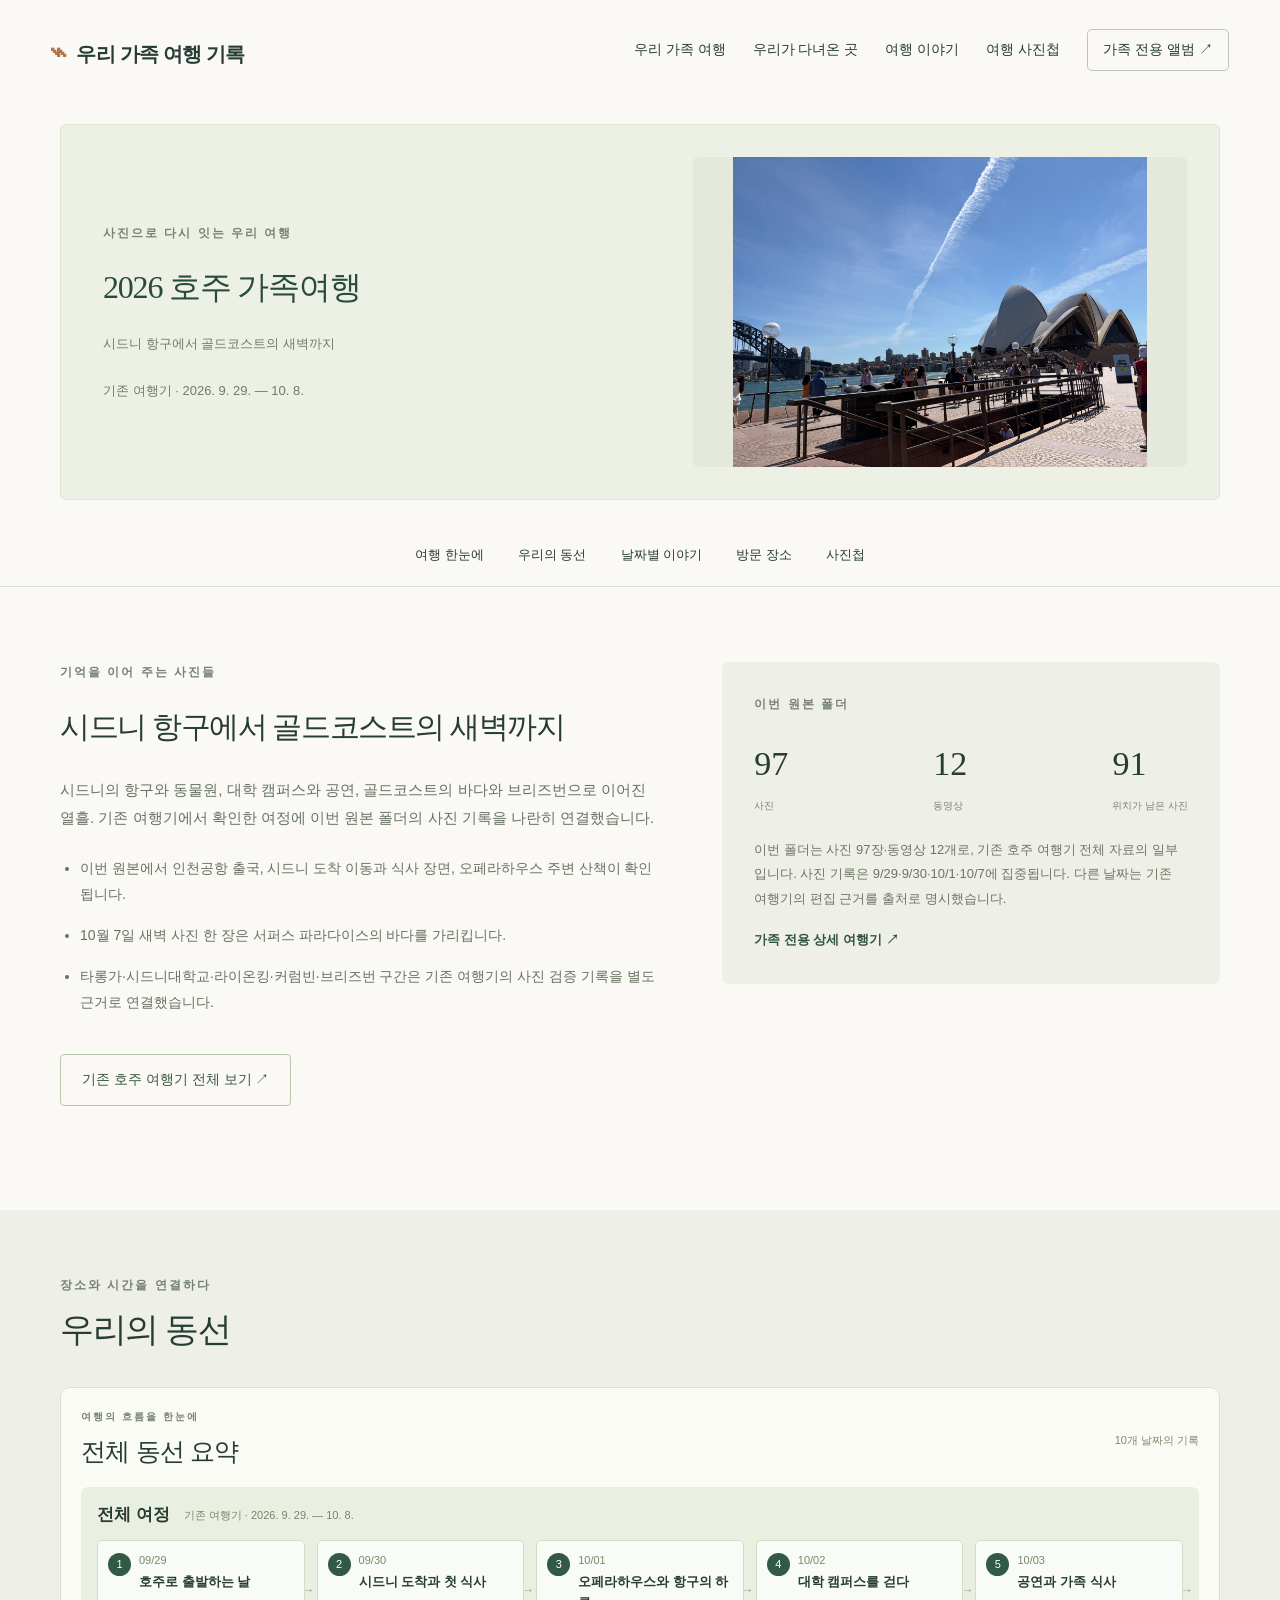
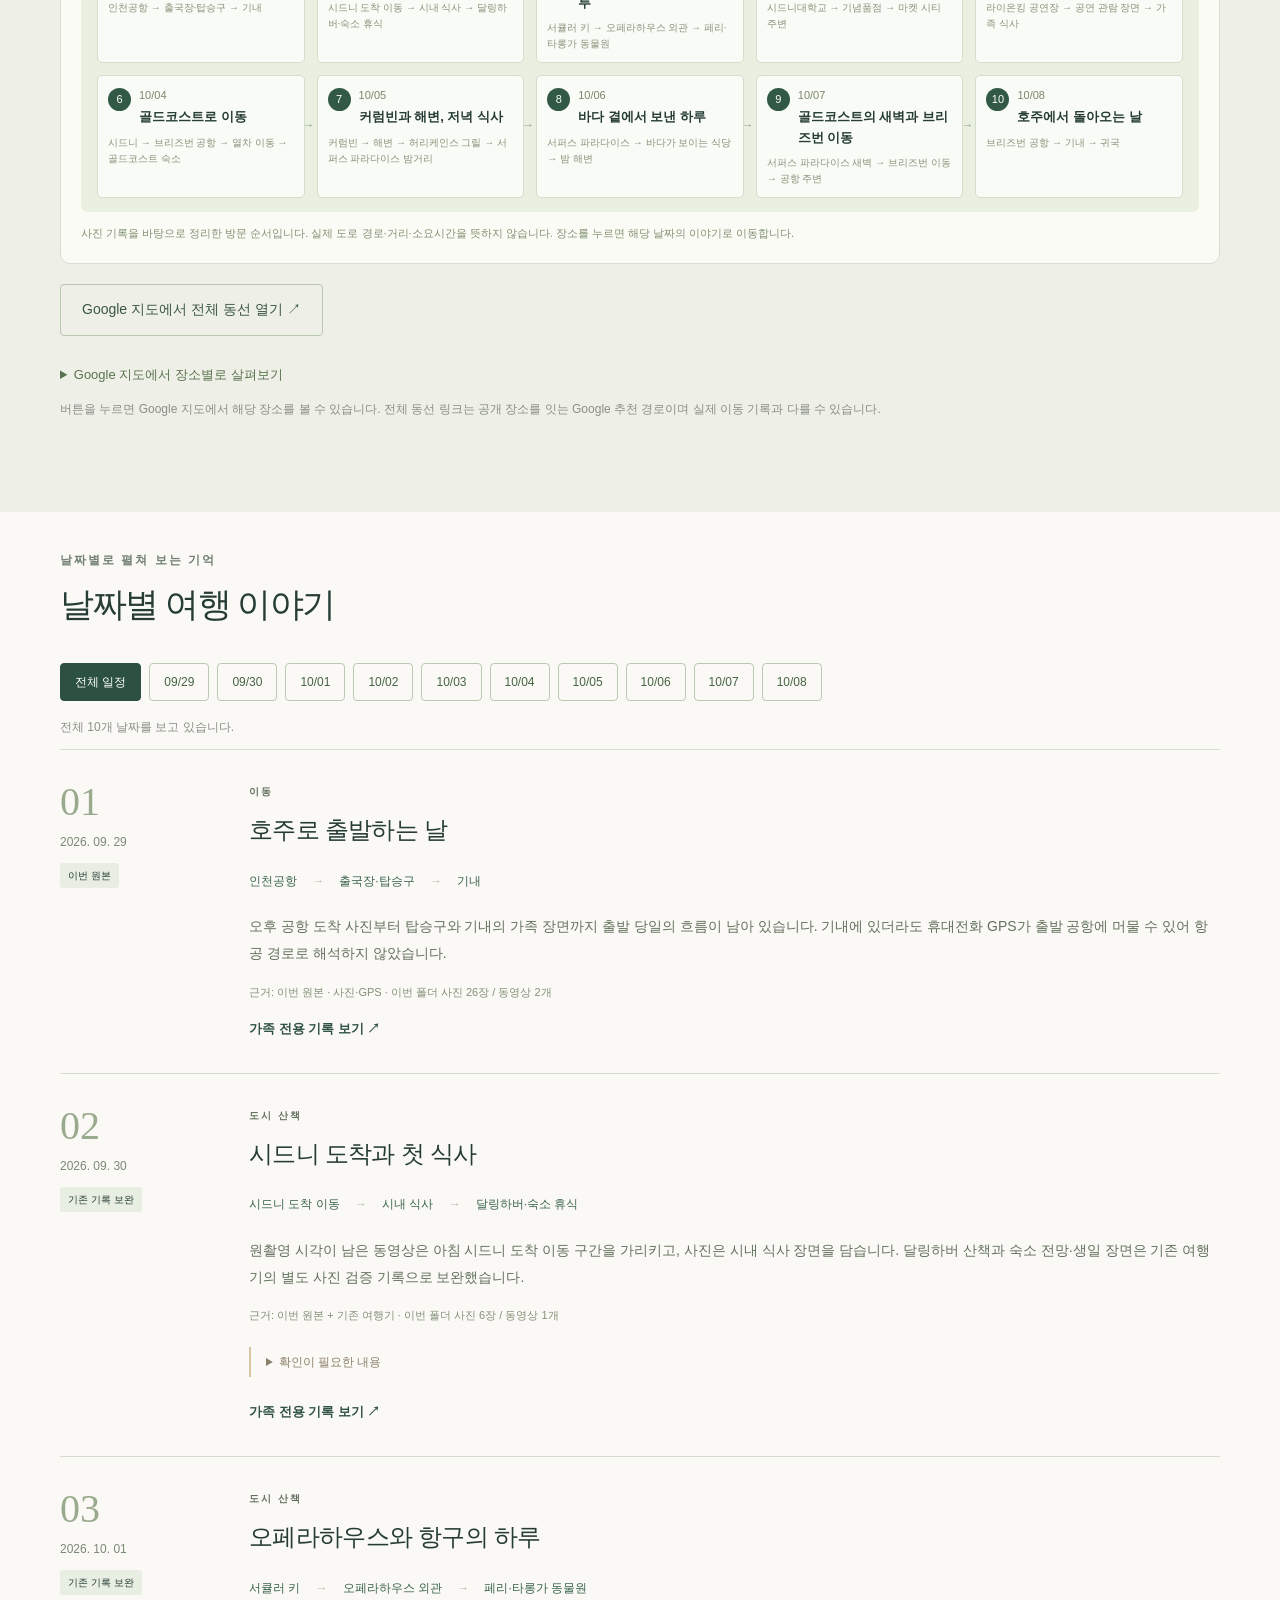
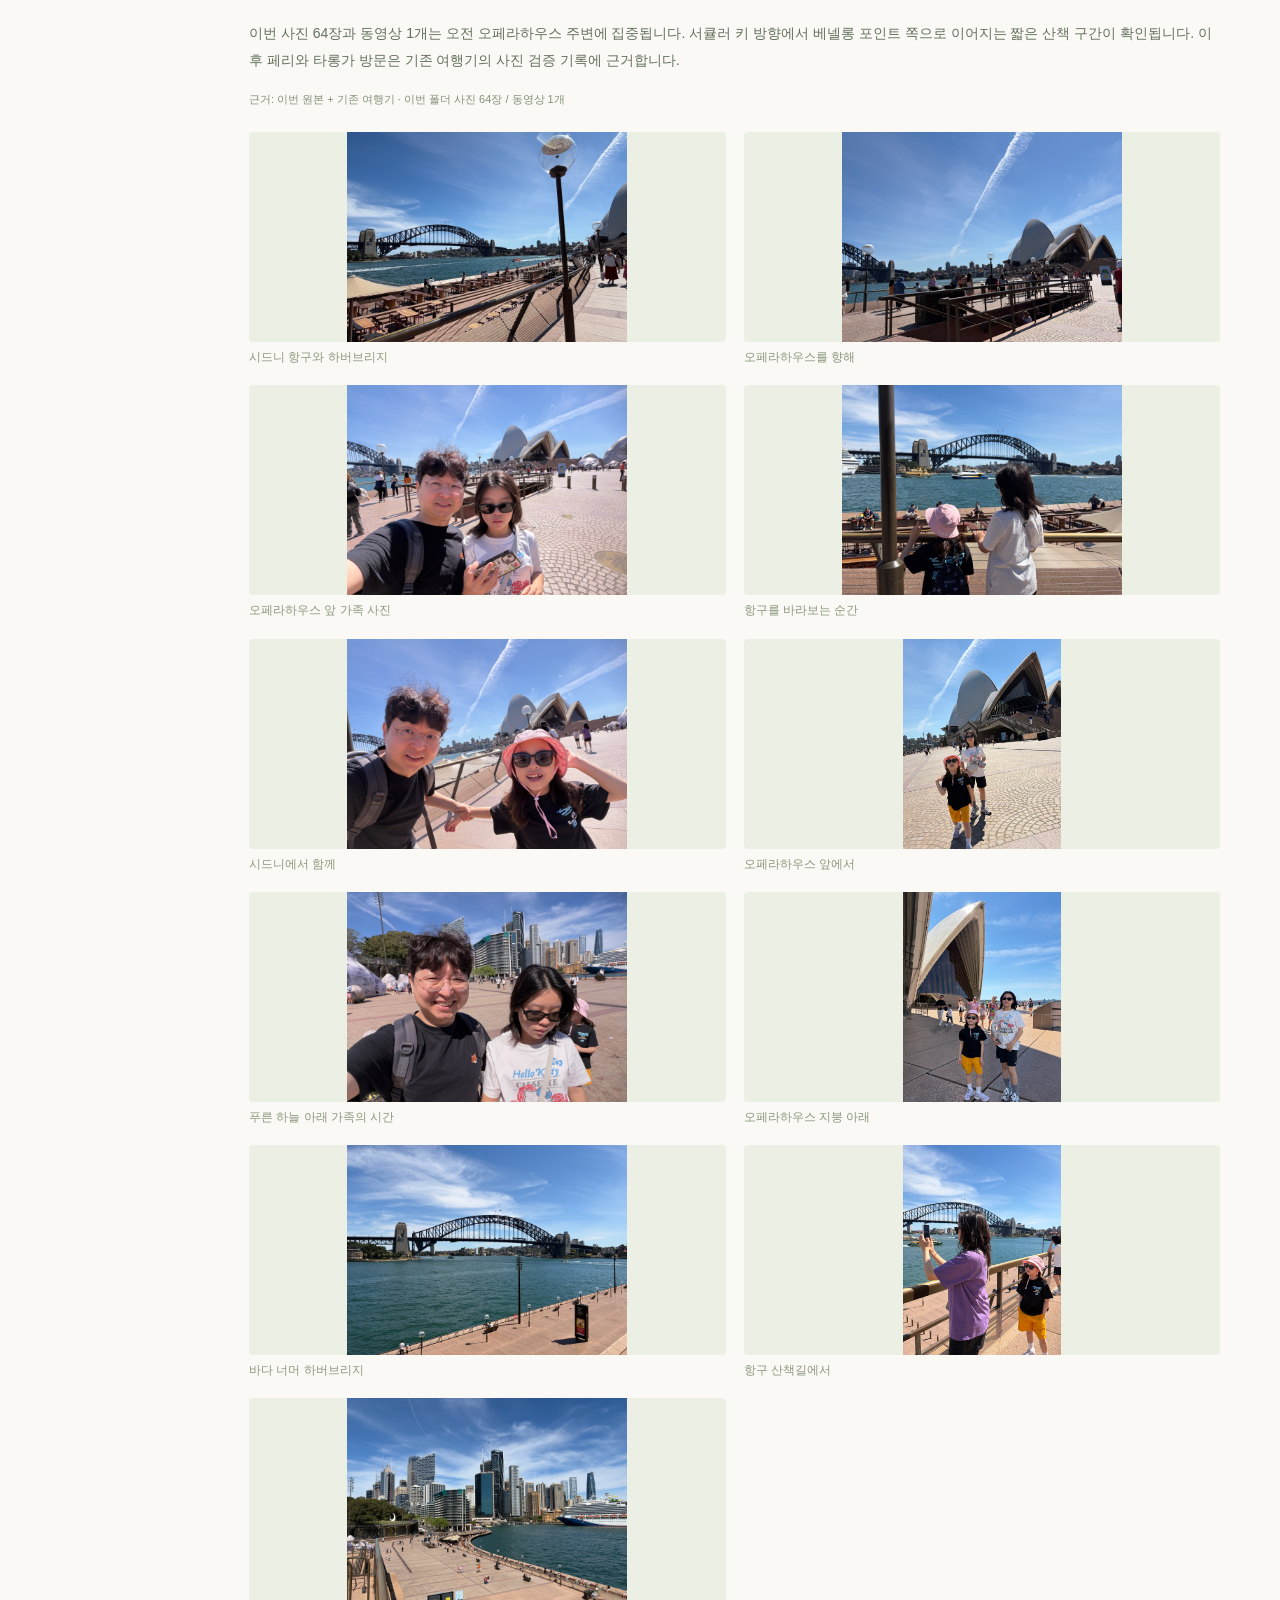
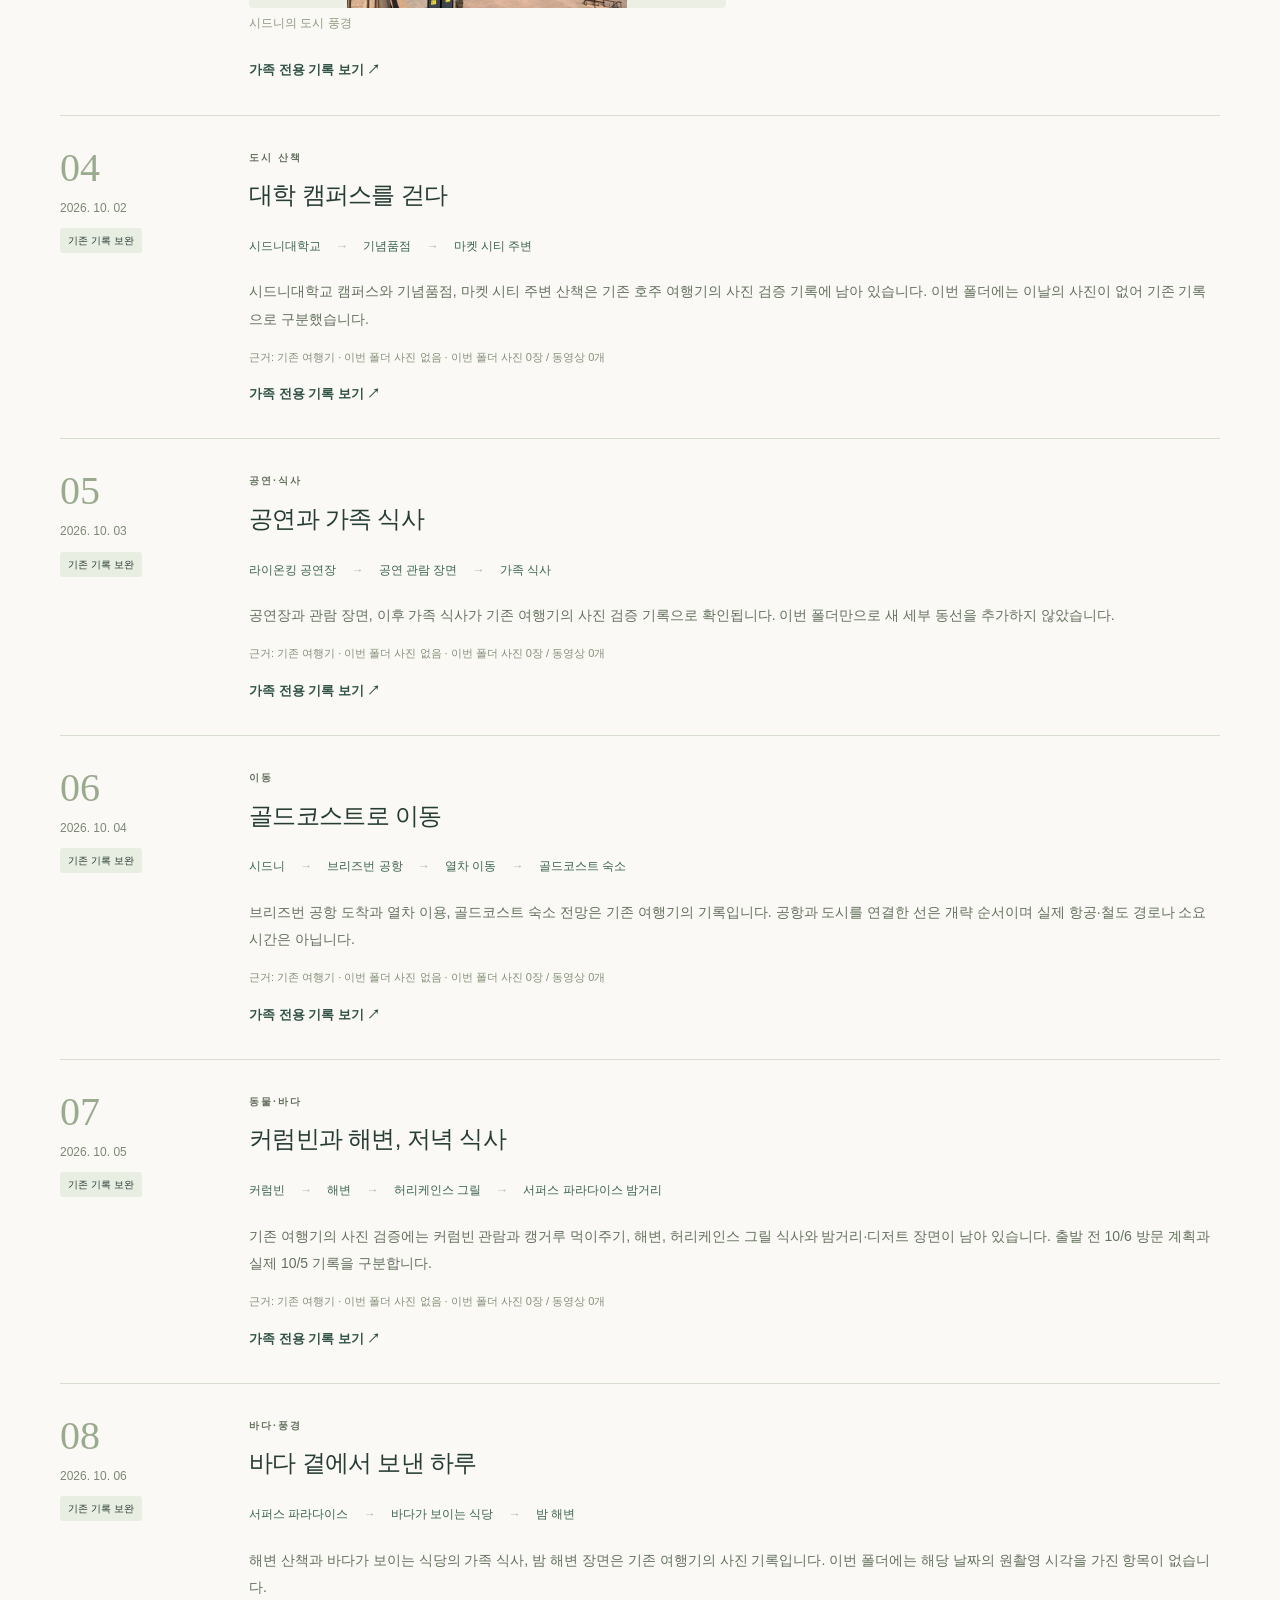
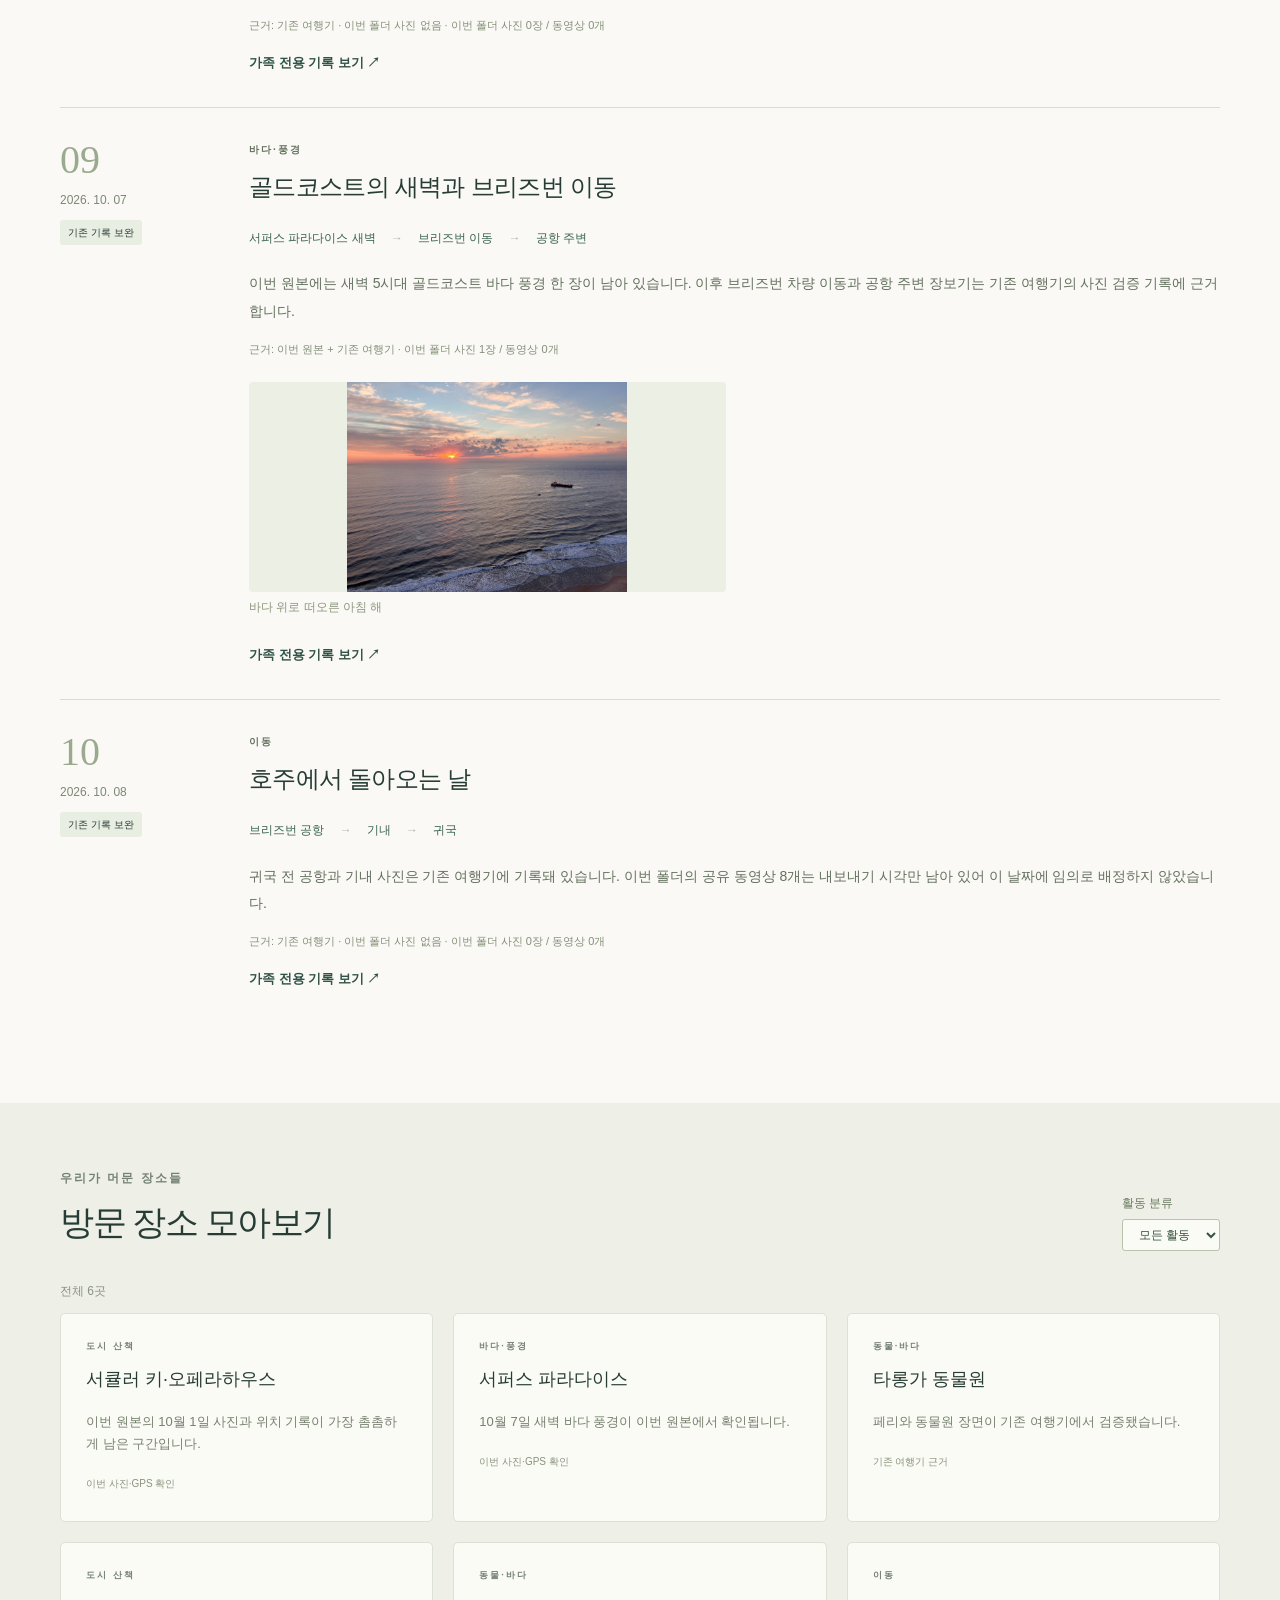
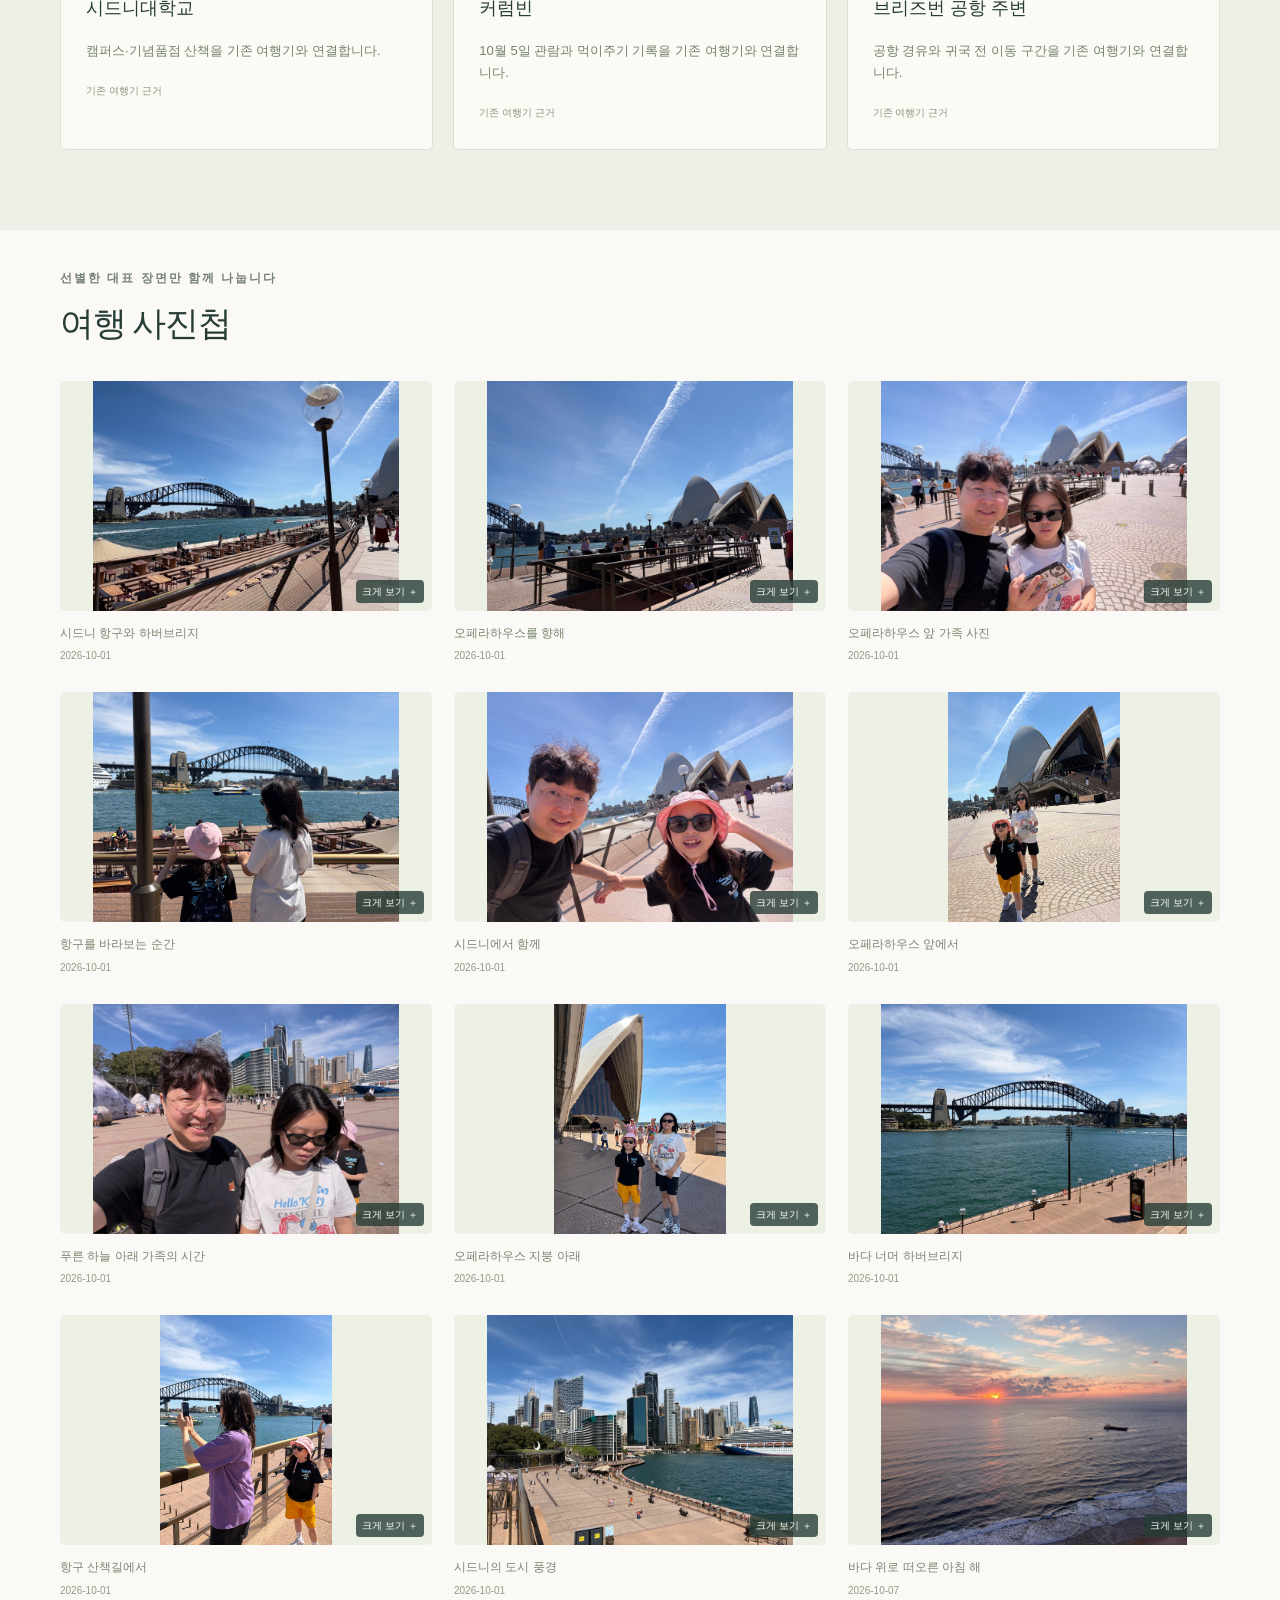
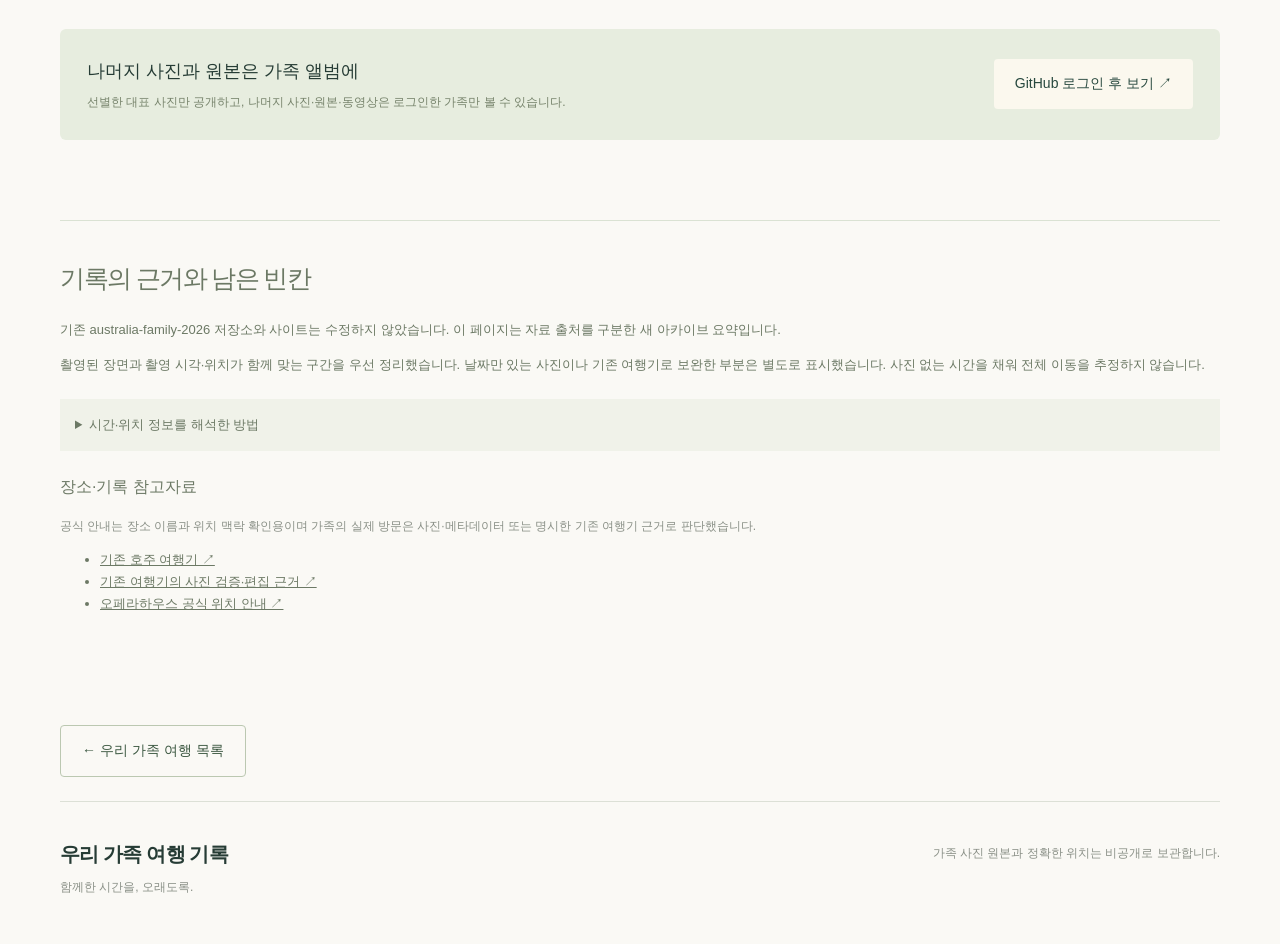
==== commit 0a48dede: "feat: show whole-trip route summaries inline and preserve Google Maps links" ====
--- a/australia-2026.html
+++ b/australia-2026.html
@@ -1,2 +1,2 @@
-<!doctype html><html lang="ko"><head><meta charset="utf-8"><meta name="viewport" content="width=device-width,initial-scale=1"><meta name="description" content="시드니의 항구와 동물원, 대학 캠퍼스와 공연, 골드코스트의 바다와 브리즈번으로 이어진 열흘. 기존 여행기에서 확인한 여정에 이번 원본 폴더의 사진 기록을 나란히 연결했습니다."><meta name="theme-color" content="#234c43"><title>2026 호주 가족여행 | 우리 가족 여행 기록</title><link rel="stylesheet" href="style.css"><link rel="stylesheet" href="travel.css?v=journey-photos-2"><script src="app.js" defer></script><script src="travel.js?v=journey-photos-2" defer></script></head><body><a class="skip" href="#main">본문으로 바로가기</a><header><a class="brand" href="index.html#home"><span class="mark" aria-hidden="true">⌁</span>우리 가족 여행 기록</a><button id="menu" aria-expanded="false" aria-controls="nav">메뉴 열기</button><nav id="nav" aria-label="주 메뉴"><a href="index.html#home">우리 가족 여행</a><a href="index.html#places">우리가 다녀온 곳</a><a href="index.html#stories">여행 이야기</a><a href="index.html#photos">여행 사진첩</a><a class="private-link" href="index.html#family">가족 전용 앨범 <span aria-hidden="true">↗</span></a></nav></header>
-<main id="main"><section class="hero record-hero selected-photo-hero"><img src="assets/selected/australia-2026/curated-02.jpg" alt="시드니 오페라하우스와 항구" fetchpriority="high"><div class="shade"></div><div class="hero-copy"><p class="eyebrow">사진으로 다시 잇는 우리 여행</p><h1>2026 호주 가족여행</h1><p>시드니 항구에서 골드코스트의 새벽까지</p><span class="period">기존 여행기 · 2026. 9. 29. — 10. 8.</span></div></section><nav class="record-nav" aria-label="여행기 목차"><a href="#overview">여행 한눈에</a><a href="#route">우리의 동선</a><a href="#days">날짜별 이야기</a><a href="#places">방문 장소</a><a href="#album">사진첩</a></nav><section id="overview" class="wrap section record-overview"><div><p class="eyebrow">기억을 이어 주는 사진들</p><h2>시드니 항구에서 골드코스트의 새벽까지</h2><p class="lead">시드니의 항구와 동물원, 대학 캠퍼스와 공연, 골드코스트의 바다와 브리즈번으로 이어진 열흘. 기존 여행기에서 확인한 여정에 이번 원본 폴더의 사진 기록을 나란히 연결했습니다.</p><ul class="summary-list"><li>이번 원본에서 인천공항 출국, 시드니 도착 이동과 식사 장면, 오페라하우스 주변 산책이 확인됩니다.</li><li>10월 7일 새벽 사진 한 장은 서퍼스 파라다이스의 바다를 가리킵니다.</li><li>타롱가·시드니대학교·라이온킹·커럼빈·브리즈번 구간은 기존 여행기의 사진 검증 기록을 별도 근거로 연결했습니다.</li></ul><a class="button outline" href="https://ksangki.github.io/australia-family-2026/">기존 호주 여행기 전체 보기 ↗</a></div><aside class="record-facts"><p class="eyebrow">이번 원본 폴더</p><div class="stats-row"><strong>97<small>사진</small></strong><strong>12<small>동영상</small></strong><strong>91<small>위치가 남은 사진</small></strong></div><p>이번 폴더는 사진 97장·동영상 12개로, 기존 호주 여행기 전체 자료의 일부입니다. 사진 기록은 9/29·9/30·10/1·10/7에 집중됩니다. 다른 날짜는 기존 여행기의 편집 근거를 출처로 명시했습니다.</p><a class="text-link" href="https://github.com/login?return_to=%2Fksangki%2Ffamily-travel-private%2Fblob%2Fmain%2Falbums%2F2026-australia%2Fjourney.md">가족 전용 상세 여행기 ↗</a></aside></section><section id="route" class="story-section"><div class="wrap section"><div class="section-title"><div><p class="eyebrow">장소와 시간을 연결하다</p><h2>우리의 동선</h2></div></div><ol class="route-ribbon"><li>인천</li><li>시드니</li><li>브리즈번 공항 경유</li><li>골드코스트</li><li>브리즈번</li><li>귀국</li></ol><div class="route-map google-route-map"><iframe id="google-route-map" title="2026 호주 가족여행 Google 지도" src="https://www.google.com/maps?q=-33.86%2C151.21&amp;z=14&amp;output=embed&amp;hl=ko" loading="lazy" referrerpolicy="no-referrer-when-downgrade" allowfullscreen></iframe><div class="map-buttons" aria-label="Google 지도에서 장소 선택"><button type="button" data-map-point="0" data-map-src="https://www.google.com/maps?q=-33.86%2C151.21&amp;z=14&amp;output=embed&amp;hl=ko" aria-pressed="true">1. 시드니</button><button type="button" data-map-point="1" data-map-src="https://www.google.com/maps?q=-28.0%2C153.43&amp;z=14&amp;output=embed&amp;hl=ko" aria-pressed="false">2. 골드코스트</button><button type="button" data-map-point="2" data-map-src="https://www.google.com/maps?q=-27.47%2C153.03&amp;z=14&amp;output=embed&amp;hl=ko" aria-pressed="false">3. 브리즈번</button></div><p id="map-selection" aria-live="polite">1. 시드니 · Google 지도</p><div class="google-place-links"><a href="https://www.google.com/maps/search/?api=1&amp;query=-33.86%2C151.21" target="_blank" rel="noopener noreferrer">시드니 ↗</a><a href="https://www.google.com/maps/search/?api=1&amp;query=-28.0%2C153.43" target="_blank" rel="noopener noreferrer">골드코스트 ↗</a><a href="https://www.google.com/maps/search/?api=1&amp;query=-27.47%2C153.03" target="_blank" rel="noopener noreferrer">브리즈번 ↗</a></div><div class="map-actions"><a class="button outline" href="https://www.google.com/maps/dir/?api=1&amp;origin=-33.86%2C151.21&amp;destination=-27.47%2C153.03&amp;waypoints=-28.0%2C153.43" target="_blank" rel="noopener noreferrer">Google 지도에서 전체 동선 열기 ↗</a><p class="note">지도가 보이지 않으면 위 장소 링크로 Google 지도를 열어 주세요.</p></div></div><p class="note">버튼을 누르면 Google 지도에서 해당 장소를 볼 수 있습니다. 전체 동선 링크는 공개 장소를 잇는 Google 추천 경로이며 실제 이동 기록과 다를 수 있습니다.</p></div></section><section id="days" class="wrap section"><div class="section-title"><div><p class="eyebrow">날짜별로 펼쳐 보는 기억</p><h2>날짜별 여행 이야기</h2></div></div><div class="day-filters" aria-label="여행 날짜 선택"><button type="button" data-day-filter="all" aria-pressed="true">전체 일정</button><button type="button" data-day-filter="2026-09-29" aria-pressed="false">09/29</button><button type="button" data-day-filter="2026-09-30" aria-pressed="false">09/30</button><button type="button" data-day-filter="2026-10-01" aria-pressed="false">10/01</button><button type="button" data-day-filter="2026-10-02" aria-pressed="false">10/02</button><button type="button" data-day-filter="2026-10-03" aria-pressed="false">10/03</button><button type="button" data-day-filter="2026-10-04" aria-pressed="false">10/04</button><button type="button" data-day-filter="2026-10-05" aria-pressed="false">10/05</button><button type="button" data-day-filter="2026-10-06" aria-pressed="false">10/06</button><button type="button" data-day-filter="2026-10-07" aria-pressed="false">10/07</button><button type="button" data-day-filter="2026-10-08" aria-pressed="false">10/08</button></div><p id="day-filter-status" class="note" aria-live="polite">전체 10개 날짜를 보고 있습니다.</p><div class="days-list"><article class="day-card" id="day-2026-09-29" data-record-day="2026-09-29"><div class="day-side"><span class="day-index">01</span><time datetime="2026-09-29">2026. 09. 29</time><span class="evidence-badge">이번 원본</span></div><div class="day-body"><p class="eyebrow">이동</p><h3>호주로 출발하는 날</h3><ol class="stop-list"><li>인천공항</li><li>출국장·탑승구</li><li>기내</li></ol><p>오후 공항 도착 사진부터 탑승구와 기내의 가족 장면까지 출발 당일의 흐름이 남아 있습니다. 기내에 있더라도 휴대전화 GPS가 출발 공항에 머물 수 있어 항공 경로로 해석하지 않았습니다.</p><p class="evidence-detail">근거: 이번 원본 · 사진·GPS · 이번 폴더 사진 26장 / 동영상 2개</p><a class="text-link" href="https://github.com/login?return_to=%2Fksangki%2Ffamily-travel-private%2Fblob%2Fmain%2Falbums%2F2026-australia%2Fdate-2026-09-29.md">가족 전용 기록 보기 ↗</a></div></article><article class="day-card" id="day-2026-09-30" data-record-day="2026-09-30"><div class="day-side"><span class="day-index">02</span><time datetime="2026-09-30">2026. 09. 30</time><span class="evidence-badge">기존 기록 보완</span></div><div class="day-body"><p class="eyebrow">도시 산책</p><h3>시드니 도착과 첫 식사</h3><ol class="stop-list"><li>시드니 도착 이동</li><li>시내 식사</li><li>달링하버·숙소 휴식</li></ol><p>원촬영 시각이 남은 동영상은 아침 시드니 도착 이동 구간을 가리키고, 사진은 시내 식사 장면을 담습니다. 달링하버 산책과 숙소 전망·생일 장면은 기존 여행기의 별도 사진 검증 기록으로 보완했습니다.</p><p class="evidence-detail">근거: 이번 원본 + 기존 여행기 · 이번 폴더 사진 6장 / 동영상 1개</p><details><summary>확인이 필요한 내용</summary><p>사진 6장은 GPS가 없고 시간대 표기도 비정상이라 정확한 현지시각은 표시하지 않습니다.</p></details><a class="text-link" href="https://github.com/login?return_to=%2Fksangki%2Ffamily-travel-private%2Fblob%2Fmain%2Falbums%2F2026-australia%2Fdate-2026-09-30.md">가족 전용 기록 보기 ↗</a></div></article><article class="day-card" id="day-2026-10-01" data-record-day="2026-10-01"><div class="day-side"><span class="day-index">03</span><time datetime="2026-10-01">2026. 10. 01</time><span class="evidence-badge">기존 기록 보완</span></div><div class="day-body"><p class="eyebrow">도시 산책</p><h3>오페라하우스와 항구의 하루</h3><ol class="stop-list"><li>서큘러 키</li><li>오페라하우스 외관</li><li>페리·타롱가 동물원</li></ol><p>이번 사진 64장과 동영상 1개는 오전 오페라하우스 주변에 집중됩니다. 서큘러 키 방향에서 베넬롱 포인트 쪽으로 이어지는 짧은 산책 구간이 확인됩니다. 이후 페리와 타롱가 방문은 기존 여행기의 사진 검증 기록에 근거합니다.</p><p class="evidence-detail">근거: 이번 원본 + 기존 여행기 · 이번 폴더 사진 64장 / 동영상 1개</p><div class="day-scenes"><figure class="day-scene"><button class="gallery-photo" data-src="assets/selected/australia-2026/curated-01.jpg" data-caption="시드니 항구와 하버브리지" aria-label="시드니 항구와 하버브리지 사진 크게 보기"><img src="assets/selected/australia-2026/curated-01.jpg" alt="시드니 항구와 하버브리지" loading="lazy"></button><figcaption>시드니 항구와 하버브리지</figcaption></figure><figure class="day-scene"><button class="gallery-photo" data-src="assets/selected/australia-2026/curated-02.jpg" data-caption="오페라하우스를 향해" aria-label="오페라하우스를 향해 사진 크게 보기"><img src="assets/selected/australia-2026/curated-02.jpg" alt="오페라하우스를 향해" loading="lazy"></button><figcaption>오페라하우스를 향해</figcaption></figure><figure class="day-scene"><button class="gallery-photo" data-src="assets/selected/australia-2026/curated-03.jpg" data-caption="오페라하우스 앞 가족 사진" aria-label="오페라하우스 앞 가족 사진 사진 크게 보기"><img src="assets/selected/australia-2026/curated-03.jpg" alt="오페라하우스 앞 가족 사진" loading="lazy"></button><figcaption>오페라하우스 앞 가족 사진</figcaption></figure><figure class="day-scene"><button class="gallery-photo" data-src="assets/selected/australia-2026/curated-04.jpg" data-caption="항구를 바라보는 순간" aria-label="항구를 바라보는 순간 사진 크게 보기"><img src="assets/selected/australia-2026/curated-04.jpg" alt="항구를 바라보는 순간" loading="lazy"></button><figcaption>항구를 바라보는 순간</figcaption></figure><figure class="day-scene"><button class="gallery-photo" data-src="assets/selected/australia-2026/curated-05.jpg" data-caption="시드니에서 함께" aria-label="시드니에서 함께 사진 크게 보기"><img src="assets/selected/australia-2026/curated-05.jpg" alt="시드니에서 함께" loading="lazy"></button><figcaption>시드니에서 함께</figcaption></figure><figure class="day-scene"><button class="gallery-photo" data-src="assets/selected/australia-2026/curated-06.jpg" data-caption="오페라하우스 앞에서" aria-label="오페라하우스 앞에서 사진 크게 보기"><img src="assets/selected/australia-2026/curated-06.jpg" alt="오페라하우스 앞에서" loading="lazy"></button><figcaption>오페라하우스 앞에서</figcaption></figure><figure class="day-scene"><button class="gallery-photo" data-src="assets/selected/australia-2026/curated-07.jpg" data-caption="푸른 하늘 아래 가족의 시간" aria-label="푸른 하늘 아래 가족의 시간 사진 크게 보기"><img src="assets/selected/australia-2026/curated-07.jpg" alt="푸른 하늘 아래 가족의 시간" loading="lazy"></button><figcaption>푸른 하늘 아래 가족의 시간</figcaption></figure><figure class="day-scene"><button class="gallery-photo" data-src="assets/selected/australia-2026/curated-08.jpg" data-caption="오페라하우스 지붕 아래" aria-label="오페라하우스 지붕 아래 사진 크게 보기"><img src="assets/selected/australia-2026/curated-08.jpg" alt="오페라하우스 지붕 아래" loading="lazy"></button><figcaption>오페라하우스 지붕 아래</figcaption></figure><figure class="day-scene"><button class="gallery-photo" data-src="assets/selected/australia-2026/curated-09.jpg" data-caption="바다 너머 하버브리지" aria-label="바다 너머 하버브리지 사진 크게 보기"><img src="assets/selected/australia-2026/curated-09.jpg" alt="바다 너머 하버브리지" loading="lazy"></button><figcaption>바다 너머 하버브리지</figcaption></figure><figure class="day-scene"><button class="gallery-photo" data-src="assets/selected/australia-2026/curated-10.jpg" data-caption="항구 산책길에서" aria-label="항구 산책길에서 사진 크게 보기"><img src="assets/selected/australia-2026/curated-10.jpg" alt="항구 산책길에서" loading="lazy"></button><figcaption>항구 산책길에서</figcaption></figure><figure class="day-scene"><button class="gallery-photo" data-src="assets/selected/australia-2026/curated-11.jpg" data-caption="시드니의 도시 풍경" aria-label="시드니의 도시 풍경 사진 크게 보기"><img src="assets/selected/australia-2026/curated-11.jpg" alt="시드니의 도시 풍경" loading="lazy"></button><figcaption>시드니의 도시 풍경</figcaption></figure></div><a class="text-link" href="https://github.com/login?return_to=%2Fksangki%2Ffamily-travel-private%2Fblob%2Fmain%2Falbums%2F2026-australia%2Fdate-2026-10-01.md">가족 전용 기록 보기 ↗</a></div></article><article class="day-card" id="day-2026-10-02" data-record-day="2026-10-02"><div class="day-side"><span class="day-index">04</span><time datetime="2026-10-02">2026. 10. 02</time><span class="evidence-badge">기존 기록 보완</span></div><div class="day-body"><p class="eyebrow">도시 산책</p><h3>대학 캠퍼스를 걷다</h3><ol class="stop-list"><li>시드니대학교</li><li>기념품점</li><li>마켓 시티 주변</li></ol><p>시드니대학교 캠퍼스와 기념품점, 마켓 시티 주변 산책은 기존 호주 여행기의 사진 검증 기록에 남아 있습니다. 이번 폴더에는 이날의 사진이 없어 기존 기록으로 구분했습니다.</p><p class="evidence-detail">근거: 기존 여행기 · 이번 폴더 사진 없음 · 이번 폴더 사진 0장 / 동영상 0개</p><a class="text-link" href="https://github.com/login?return_to=%2Fksangki%2Ffamily-travel-private%2Fblob%2Fmain%2Falbums%2F2026-australia%2Fjourney.md">가족 전용 기록 보기 ↗</a></div></article><article class="day-card" id="day-2026-10-03" data-record-day="2026-10-03"><div class="day-side"><span class="day-index">05</span><time datetime="2026-10-03">2026. 10. 03</time><span class="evidence-badge">기존 기록 보완</span></div><div class="day-body"><p class="eyebrow">공연·식사</p><h3>공연과 가족 식사</h3><ol class="stop-list"><li>라이온킹 공연장</li><li>공연 관람 장면</li><li>가족 식사</li></ol><p>공연장과 관람 장면, 이후 가족 식사가 기존 여행기의 사진 검증 기록으로 확인됩니다. 이번 폴더만으로 새 세부 동선을 추가하지 않았습니다.</p><p class="evidence-detail">근거: 기존 여행기 · 이번 폴더 사진 없음 · 이번 폴더 사진 0장 / 동영상 0개</p><a class="text-link" href="https://github.com/login?return_to=%2Fksangki%2Ffamily-travel-private%2Fblob%2Fmain%2Falbums%2F2026-australia%2Fjourney.md">가족 전용 기록 보기 ↗</a></div></article><article class="day-card" id="day-2026-10-04" data-record-day="2026-10-04"><div class="day-side"><span class="day-index">06</span><time datetime="2026-10-04">2026. 10. 04</time><span class="evidence-badge">기존 기록 보완</span></div><div class="day-body"><p class="eyebrow">이동</p><h3>골드코스트로 이동</h3><ol class="stop-list"><li>시드니</li><li>브리즈번 공항</li><li>열차 이동</li><li>골드코스트 숙소</li></ol><p>브리즈번 공항 도착과 열차 이용, 골드코스트 숙소 전망은 기존 여행기의 기록입니다. 공항과 도시를 연결한 선은 개략 순서이며 실제 항공·철도 경로나 소요시간은 아닙니다.</p><p class="evidence-detail">근거: 기존 여행기 · 이번 폴더 사진 없음 · 이번 폴더 사진 0장 / 동영상 0개</p><a class="text-link" href="https://github.com/login?return_to=%2Fksangki%2Ffamily-travel-private%2Fblob%2Fmain%2Falbums%2F2026-australia%2Fjourney.md">가족 전용 기록 보기 ↗</a></div></article><article class="day-card" id="day-2026-10-05" data-record-day="2026-10-05"><div class="day-side"><span class="day-index">07</span><time datetime="2026-10-05">2026. 10. 05</time><span class="evidence-badge">기존 기록 보완</span></div><div class="day-body"><p class="eyebrow">동물·바다</p><h3>커럼빈과 해변, 저녁 식사</h3><ol class="stop-list"><li>커럼빈</li><li>해변</li><li>허리케인스 그릴</li><li>서퍼스 파라다이스 밤거리</li></ol><p>기존 여행기의 사진 검증에는 커럼빈 관람과 캥거루 먹이주기, 해변, 허리케인스 그릴 식사와 밤거리·디저트 장면이 남아 있습니다. 출발 전 10/6 방문 계획과 실제 10/5 기록을 구분합니다.</p><p class="evidence-detail">근거: 기존 여행기 · 이번 폴더 사진 없음 · 이번 폴더 사진 0장 / 동영상 0개</p><a class="text-link" href="https://github.com/login?return_to=%2Fksangki%2Ffamily-travel-private%2Fblob%2Fmain%2Falbums%2F2026-australia%2Fjourney.md">가족 전용 기록 보기 ↗</a></div></article><article class="day-card" id="day-2026-10-06" data-record-day="2026-10-06"><div class="day-side"><span class="day-index">08</span><time datetime="2026-10-06">2026. 10. 06</time><span class="evidence-badge">기존 기록 보완</span></div><div class="day-body"><p class="eyebrow">바다·풍경</p><h3>바다 곁에서 보낸 하루</h3><ol class="stop-list"><li>서퍼스 파라다이스</li><li>바다가 보이는 식당</li><li>밤 해변</li></ol><p>해변 산책과 바다가 보이는 식당의 가족 식사, 밤 해변 장면은 기존 여행기의 사진 기록입니다. 이번 폴더에는 해당 날짜의 원촬영 시각을 가진 항목이 없습니다.</p><p class="evidence-detail">근거: 기존 여행기 · 이번 폴더 사진 없음 · 이번 폴더 사진 0장 / 동영상 0개</p><a class="text-link" href="https://github.com/login?return_to=%2Fksangki%2Ffamily-travel-private%2Fblob%2Fmain%2Falbums%2F2026-australia%2Fjourney.md">가족 전용 기록 보기 ↗</a></div></article><article class="day-card" id="day-2026-10-07" data-record-day="2026-10-07"><div class="day-side"><span class="day-index">09</span><time datetime="2026-10-07">2026. 10. 07</time><span class="evidence-badge">기존 기록 보완</span></div><div class="day-body"><p class="eyebrow">바다·풍경</p><h3>골드코스트의 새벽과 브리즈번 이동</h3><ol class="stop-list"><li>서퍼스 파라다이스 새벽</li><li>브리즈번 이동</li><li>공항 주변</li></ol><p>이번 원본에는 새벽 5시대 골드코스트 바다 풍경 한 장이 남아 있습니다. 이후 브리즈번 차량 이동과 공항 주변 장보기는 기존 여행기의 사진 검증 기록에 근거합니다.</p><p class="evidence-detail">근거: 이번 원본 + 기존 여행기 · 이번 폴더 사진 1장 / 동영상 0개</p><div class="day-scenes"><figure class="day-scene"><button class="gallery-photo" data-src="assets/selected/australia-2026/curated-12.jpg" data-caption="바다 위로 떠오른 아침 해" aria-label="바다 위로 떠오른 아침 해 사진 크게 보기"><img src="assets/selected/australia-2026/curated-12.jpg" alt="바다 위로 떠오른 아침 해" loading="lazy"></button><figcaption>바다 위로 떠오른 아침 해</figcaption></figure></div><a class="text-link" href="https://github.com/login?return_to=%2Fksangki%2Ffamily-travel-private%2Fblob%2Fmain%2Falbums%2F2026-australia%2Fdate-2026-10-07.md">가족 전용 기록 보기 ↗</a></div></article><article class="day-card" id="day-2026-10-08" data-record-day="2026-10-08"><div class="day-side"><span class="day-index">10</span><time datetime="2026-10-08">2026. 10. 08</time><span class="evidence-badge">기존 기록 보완</span></div><div class="day-body"><p class="eyebrow">이동</p><h3>호주에서 돌아오는 날</h3><ol class="stop-list"><li>브리즈번 공항</li><li>기내</li><li>귀국</li></ol><p>귀국 전 공항과 기내 사진은 기존 여행기에 기록돼 있습니다. 이번 폴더의 공유 동영상 8개는 내보내기 시각만 남아 있어 이 날짜에 임의로 배정하지 않았습니다.</p><p class="evidence-detail">근거: 기존 여행기 · 이번 폴더 사진 없음 · 이번 폴더 사진 0장 / 동영상 0개</p><a class="text-link" href="https://github.com/login?return_to=%2Fksangki%2Ffamily-travel-private%2Fblob%2Fmain%2Falbums%2F2026-australia%2Fjourney.md">가족 전용 기록 보기 ↗</a></div></article></div></section><section id="places" class="story-section"><div class="wrap section"><div class="section-title"><div><p class="eyebrow">우리가 머문 장소들</p><h2>방문 장소 모아보기</h2></div><label class="category-control">활동 분류 <select id="category-filter"><option value="all">모든 활동</option><option value="도시 산책">도시 산책</option><option value="바다·풍경">바다·풍경</option><option value="동물·바다">동물·바다</option><option value="이동">이동</option></select></label></div><p id="place-filter-status" class="note" aria-live="polite">전체 6곳</p><div class="places-grid"><article class="place-card" data-place-category="도시 산책"><span class="eyebrow">도시 산책</span><h3>서큘러 키·오페라하우스</h3><p>이번 원본의 10월 1일 사진과 위치 기록이 가장 촘촘하게 남은 구간입니다.</p><span class="place-evidence">이번 사진·GPS 확인</span></article><article class="place-card" data-place-category="바다·풍경"><span class="eyebrow">바다·풍경</span><h3>서퍼스 파라다이스</h3><p>10월 7일 새벽 바다 풍경이 이번 원본에서 확인됩니다.</p><span class="place-evidence">이번 사진·GPS 확인</span></article><article class="place-card" data-place-category="동물·바다"><span class="eyebrow">동물·바다</span><h3>타롱가 동물원</h3><p>페리와 동물원 장면이 기존 여행기에서 검증됐습니다.</p><span class="place-evidence">기존 여행기 근거</span></article><article class="place-card" data-place-category="도시 산책"><span class="eyebrow">도시 산책</span><h3>시드니대학교</h3><p>캠퍼스·기념품점 산책을 기존 여행기와 연결합니다.</p><span class="place-evidence">기존 여행기 근거</span></article><article class="place-card" data-place-category="동물·바다"><span class="eyebrow">동물·바다</span><h3>커럼빈</h3><p>10월 5일 관람과 먹이주기 기록을 기존 여행기와 연결합니다.</p><span class="place-evidence">기존 여행기 근거</span></article><article class="place-card" data-place-category="이동"><span class="eyebrow">이동</span><h3>브리즈번 공항 주변</h3><p>공항 경유와 귀국 전 이동 구간을 기존 여행기와 연결합니다.</p><span class="place-evidence">기존 여행기 근거</span></article></div></div></section><section id="album" class="wrap section"><div class="section-title"><div><p class="eyebrow">선별한 대표 장면만 함께 나눕니다</p><h2>여행 사진첩</h2></div></div><div class="record-photos selected-photos"><figure class="photo"><button class="gallery-photo" data-src="assets/selected/australia-2026/curated-01.jpg" data-caption="시드니 항구와 하버브리지" aria-label="시드니 항구와 하버브리지 크게 보기"><img src="assets/selected/australia-2026/curated-01.jpg" alt="시드니 항구와 하버브리지" loading="lazy"><span>크게 보기 ＋</span></button><figcaption>시드니 항구와 하버브리지<small>2026-10-01</small></figcaption></figure><figure class="photo"><button class="gallery-photo" data-src="assets/selected/australia-2026/curated-02.jpg" data-caption="오페라하우스를 향해" aria-label="오페라하우스를 향해 크게 보기"><img src="assets/selected/australia-2026/curated-02.jpg" alt="오페라하우스를 향해" loading="lazy"><span>크게 보기 ＋</span></button><figcaption>오페라하우스를 향해<small>2026-10-01</small></figcaption></figure><figure class="photo"><button class="gallery-photo" data-src="assets/selected/australia-2026/curated-03.jpg" data-caption="오페라하우스 앞 가족 사진" aria-label="오페라하우스 앞 가족 사진 크게 보기"><img src="assets/selected/australia-2026/curated-03.jpg" alt="오페라하우스 앞 가족 사진" loading="lazy"><span>크게 보기 ＋</span></button><figcaption>오페라하우스 앞 가족 사진<small>2026-10-01</small></figcaption></figure><figure class="photo"><button class="gallery-photo" data-src="assets/selected/australia-2026/curated-04.jpg" data-caption="항구를 바라보는 순간" aria-label="항구를 바라보는 순간 크게 보기"><img src="assets/selected/australia-2026/curated-04.jpg" alt="항구를 바라보는 순간" loading="lazy"><span>크게 보기 ＋</span></button><figcaption>항구를 바라보는 순간<small>2026-10-01</small></figcaption></figure><figure class="photo"><button class="gallery-photo" data-src="assets/selected/australia-2026/curated-05.jpg" data-caption="시드니에서 함께" aria-label="시드니에서 함께 크게 보기"><img src="assets/selected/australia-2026/curated-05.jpg" alt="시드니에서 함께" loading="lazy"><span>크게 보기 ＋</span></button><figcaption>시드니에서 함께<small>2026-10-01</small></figcaption></figure><figure class="photo"><button class="gallery-photo" data-src="assets/selected/australia-2026/curated-06.jpg" data-caption="오페라하우스 앞에서" aria-label="오페라하우스 앞에서 크게 보기"><img src="assets/selected/australia-2026/curated-06.jpg" alt="오페라하우스 앞에서" loading="lazy"><span>크게 보기 ＋</span></button><figcaption>오페라하우스 앞에서<small>2026-10-01</small></figcaption></figure><figure class="photo"><button class="gallery-photo" data-src="assets/selected/australia-2026/curated-07.jpg" data-caption="푸른 하늘 아래 가족의 시간" aria-label="푸른 하늘 아래 가족의 시간 크게 보기"><img src="assets/selected/australia-2026/curated-07.jpg" alt="푸른 하늘 아래 가족의 시간" loading="lazy"><span>크게 보기 ＋</span></button><figcaption>푸른 하늘 아래 가족의 시간<small>2026-10-01</small></figcaption></figure><figure class="photo"><button class="gallery-photo" data-src="assets/selected/australia-2026/curated-08.jpg" data-caption="오페라하우스 지붕 아래" aria-label="오페라하우스 지붕 아래 크게 보기"><img src="assets/selected/australia-2026/curated-08.jpg" alt="오페라하우스 지붕 아래" loading="lazy"><span>크게 보기 ＋</span></button><figcaption>오페라하우스 지붕 아래<small>2026-10-01</small></figcaption></figure><figure class="photo"><button class="gallery-photo" data-src="assets/selected/australia-2026/curated-09.jpg" data-caption="바다 너머 하버브리지" aria-label="바다 너머 하버브리지 크게 보기"><img src="assets/selected/australia-2026/curated-09.jpg" alt="바다 너머 하버브리지" loading="lazy"><span>크게 보기 ＋</span></button><figcaption>바다 너머 하버브리지<small>2026-10-01</small></figcaption></figure><figure class="photo"><button class="gallery-photo" data-src="assets/selected/australia-2026/curated-10.jpg" data-caption="항구 산책길에서" aria-label="항구 산책길에서 크게 보기"><img src="assets/selected/australia-2026/curated-10.jpg" alt="항구 산책길에서" loading="lazy"><span>크게 보기 ＋</span></button><figcaption>항구 산책길에서<small>2026-10-01</small></figcaption></figure><figure class="photo"><button class="gallery-photo" data-src="assets/selected/australia-2026/curated-11.jpg" data-caption="시드니의 도시 풍경" aria-label="시드니의 도시 풍경 크게 보기"><img src="assets/selected/australia-2026/curated-11.jpg" alt="시드니의 도시 풍경" loading="lazy"><span>크게 보기 ＋</span></button><figcaption>시드니의 도시 풍경<small>2026-10-01</small></figcaption></figure><figure class="photo"><button class="gallery-photo" data-src="assets/selected/australia-2026/curated-12.jpg" data-caption="바다 위로 떠오른 아침 해" aria-label="바다 위로 떠오른 아침 해 크게 보기"><img src="assets/selected/australia-2026/curated-12.jpg" alt="바다 위로 떠오른 아침 해" loading="lazy"><span>크게 보기 ＋</span></button><figcaption>바다 위로 떠오른 아침 해<small>2026-10-07</small></figcaption></figure></div><div class="private-album-banner"><div><h3>나머지 사진과 원본은 가족 앨범에</h3><p>선별한 대표 사진만 공개하고, 나머지 사진·원본·동영상은 로그인한 가족만 볼 수 있습니다.</p></div><a class="button light" href="https://github.com/login?return_to=%2Fksangki%2Ffamily-travel-private%2Fblob%2Fmain%2Falbums%2F2026-australia%2Fjourney.md">GitHub 로그인 후 보기 ↗</a></div></section><section class="wrap section evidence-section"><h2>기록의 근거와 남은 빈칸</h2><p>기존 australia-family-2026 저장소와 사이트는 수정하지 않았습니다. 이 페이지는 자료 출처를 구분한 새 아카이브 요약입니다.</p><p>촬영된 장면과 촬영 시각·위치가 함께 맞는 구간을 우선 정리했습니다. 날짜만 있는 사진이나 기존 여행기로 보완한 부분은 별도로 표시했습니다. 사진 없는 시간을 채워 전체 이동을 추정하지 않습니다.</p><details><summary>시간·위치 정보를 해석한 방법</summary><p>사진은 원촬영 시각과 시간대, 동영상은 원촬영 날짜 정보를 우선했습니다. 공유·내보내기 날짜는 여행 날짜로 사용하지 않았습니다. 기내 GPS는 출발지에 남을 수 있습니다. 가까운 장소는 사진 속 간판·풍경과 함께 확인했고, 교통수단·탑승 완료·정확한 숙소명은 증거가 있을 때만 기록합니다.</p><p>사진의 개수는 현재 백업 폴더 기준입니다. 사진 기록일은 전체 여행 기간과 같지 않을 수 있습니다.</p></details><h3>장소·기록 참고자료</h3><p class="note">공식 안내는 장소 이름과 위치 맥락 확인용이며 가족의 실제 방문은 사진·메타데이터 또는 명시한 기존 여행기 근거로 판단했습니다.</p><ul><li><a href="https://ksangki.github.io/australia-family-2026/" target="_blank" rel="noopener noreferrer">기존 호주 여행기 ↗</a></li><li><a href="https://github.com/ksangki/australia-family-2026/blob/main/docs/travel-record.md" target="_blank" rel="noopener noreferrer">기존 여행기의 사진 검증·편집 근거 ↗</a></li><li><a href="https://www.sydneyoperahouse.com/visit/our-venues/welcome-centre" target="_blank" rel="noopener noreferrer">오페라하우스 공식 위치 안내 ↗</a></li></ul></section><div class="wrap"><a class="button outline" href="index.html#places">← 우리 가족 여행 목록</a></div></main><footer class="wrap"><div><a class="brand" href="index.html">우리 가족 여행 기록</a><p>함께한 시간을, 오래도록.</p></div><p>가족 사진 원본과 정확한 위치는 비공개로 보관합니다.</p></footer><dialog id="viewer" aria-labelledby="caption"><button id="close-photo" class="close">닫기 ×</button><img src="assets/sydney-harbour.jpg" alt="여행 풍경 확대 사진"><p id="caption">공개 대표 풍경 사진</p></dialog></body></html>+<!doctype html><html lang="ko"><head><meta charset="utf-8"><meta name="viewport" content="width=device-width,initial-scale=1"><meta name="description" content="시드니의 항구와 동물원, 대학 캠퍼스와 공연, 골드코스트의 바다와 브리즈번으로 이어진 열흘. 기존 여행기에서 확인한 여정에 이번 원본 폴더의 사진 기록을 나란히 연결했습니다."><meta name="theme-color" content="#234c43"><title>2026 호주 가족여행 | 우리 가족 여행 기록</title><link rel="stylesheet" href="style.css"><link rel="stylesheet" href="travel.css?v=route-overview-4"><script src="app.js" defer></script><script src="travel.js?v=journey-photos-2" defer></script></head><body><a class="skip" href="#main">본문으로 바로가기</a><header><a class="brand" href="index.html#home"><span class="mark" aria-hidden="true">⌁</span>우리 가족 여행 기록</a><button id="menu" aria-expanded="false" aria-controls="nav">메뉴 열기</button><nav id="nav" aria-label="주 메뉴"><a href="index.html#home">우리 가족 여행</a><a href="index.html#places">우리가 다녀온 곳</a><a href="index.html#stories">여행 이야기</a><a href="index.html#photos">여행 사진첩</a><a class="private-link" href="index.html#family">가족 전용 앨범 <span aria-hidden="true">↗</span></a></nav></header>
+<main id="main"><section class="hero record-hero selected-photo-hero"><img src="assets/selected/australia-2026/curated-02.jpg" alt="시드니 오페라하우스와 항구" fetchpriority="high"><div class="shade"></div><div class="hero-copy"><p class="eyebrow">사진으로 다시 잇는 우리 여행</p><h1>2026 호주 가족여행</h1><p>시드니 항구에서 골드코스트의 새벽까지</p><span class="period">기존 여행기 · 2026. 9. 29. — 10. 8.</span></div></section><nav class="record-nav" aria-label="여행기 목차"><a href="#overview">여행 한눈에</a><a href="#route">우리의 동선</a><a href="#days">날짜별 이야기</a><a href="#places">방문 장소</a><a href="#album">사진첩</a></nav><section id="overview" class="wrap section record-overview"><div><p class="eyebrow">기억을 이어 주는 사진들</p><h2>시드니 항구에서 골드코스트의 새벽까지</h2><p class="lead">시드니의 항구와 동물원, 대학 캠퍼스와 공연, 골드코스트의 바다와 브리즈번으로 이어진 열흘. 기존 여행기에서 확인한 여정에 이번 원본 폴더의 사진 기록을 나란히 연결했습니다.</p><ul class="summary-list"><li>이번 원본에서 인천공항 출국, 시드니 도착 이동과 식사 장면, 오페라하우스 주변 산책이 확인됩니다.</li><li>10월 7일 새벽 사진 한 장은 서퍼스 파라다이스의 바다를 가리킵니다.</li><li>타롱가·시드니대학교·라이온킹·커럼빈·브리즈번 구간은 기존 여행기의 사진 검증 기록을 별도 근거로 연결했습니다.</li></ul><a class="button outline" href="https://ksangki.github.io/australia-family-2026/">기존 호주 여행기 전체 보기 ↗</a></div><aside class="record-facts"><p class="eyebrow">이번 원본 폴더</p><div class="stats-row"><strong>97<small>사진</small></strong><strong>12<small>동영상</small></strong><strong>91<small>위치가 남은 사진</small></strong></div><p>이번 폴더는 사진 97장·동영상 12개로, 기존 호주 여행기 전체 자료의 일부입니다. 사진 기록은 9/29·9/30·10/1·10/7에 집중됩니다. 다른 날짜는 기존 여행기의 편집 근거를 출처로 명시했습니다.</p><a class="text-link" href="https://github.com/login?return_to=%2Fksangki%2Ffamily-travel-private%2Fblob%2Fmain%2Falbums%2F2026-australia%2Fjourney.md">가족 전용 상세 여행기 ↗</a></aside></section><section id="route" class="story-section"><div class="wrap section"><div class="section-title"><div><p class="eyebrow">장소와 시간을 연결하다</p><h2>우리의 동선</h2></div></div><div class="journey-overview" aria-labelledby="journey-overview-title"><div class="overview-heading"><div><p class="eyebrow">여행의 흐름을 한눈에</p><h3 id="journey-overview-title">전체 동선 요약</h3></div><span>10개 날짜의 기록</span></div><section class="overview-region overview-region-0"><div class="overview-region-heading"><h4>전체 여정</h4><span>기존 여행기 · 2026. 9. 29. — 10. 8.</span></div><ol class="overview-stops" style="--stop-count:5"><li><a href="#day-2026-09-29" data-overview-day="2026-09-29"><span class="overview-step" aria-hidden="true">1</span><time datetime="2026-09-29">09/29</time><strong>호주로 출발하는 날</strong><small>인천공항 → 출국장·탑승구 → 기내</small></a></li><li><a href="#day-2026-09-30" data-overview-day="2026-09-30"><span class="overview-step" aria-hidden="true">2</span><time datetime="2026-09-30">09/30</time><strong>시드니 도착과 첫 식사</strong><small>시드니 도착 이동 → 시내 식사 → 달링하버·숙소 휴식</small></a></li><li><a href="#day-2026-10-01" data-overview-day="2026-10-01"><span class="overview-step" aria-hidden="true">3</span><time datetime="2026-10-01">10/01</time><strong>오페라하우스와 항구의 하루</strong><small>서큘러 키 → 오페라하우스 외관 → 페리·타롱가 동물원</small></a></li><li><a href="#day-2026-10-02" data-overview-day="2026-10-02"><span class="overview-step" aria-hidden="true">4</span><time datetime="2026-10-02">10/02</time><strong>대학 캠퍼스를 걷다</strong><small>시드니대학교 → 기념품점 → 마켓 시티 주변</small></a></li><li><a href="#day-2026-10-03" data-overview-day="2026-10-03"><span class="overview-step" aria-hidden="true">5</span><time datetime="2026-10-03">10/03</time><strong>공연과 가족 식사</strong><small>라이온킹 공연장 → 공연 관람 장면 → 가족 식사</small></a></li><li><a href="#day-2026-10-04" data-overview-day="2026-10-04"><span class="overview-step" aria-hidden="true">6</span><time datetime="2026-10-04">10/04</time><strong>골드코스트로 이동</strong><small>시드니 → 브리즈번 공항 → 열차 이동 → 골드코스트 숙소</small></a></li><li><a href="#day-2026-10-05" data-overview-day="2026-10-05"><span class="overview-step" aria-hidden="true">7</span><time datetime="2026-10-05">10/05</time><strong>커럼빈과 해변, 저녁 식사</strong><small>커럼빈 → 해변 → 허리케인스 그릴 → 서퍼스 파라다이스 밤거리</small></a></li><li><a href="#day-2026-10-06" data-overview-day="2026-10-06"><span class="overview-step" aria-hidden="true">8</span><time datetime="2026-10-06">10/06</time><strong>바다 곁에서 보낸 하루</strong><small>서퍼스 파라다이스 → 바다가 보이는 식당 → 밤 해변</small></a></li><li><a href="#day-2026-10-07" data-overview-day="2026-10-07"><span class="overview-step" aria-hidden="true">9</span><time datetime="2026-10-07">10/07</time><strong>골드코스트의 새벽과 브리즈번 이동</strong><small>서퍼스 파라다이스 새벽 → 브리즈번 이동 → 공항 주변</small></a></li><li><a href="#day-2026-10-08" data-overview-day="2026-10-08"><span class="overview-step" aria-hidden="true">10</span><time datetime="2026-10-08">10/08</time><strong>호주에서 돌아오는 날</strong><small>브리즈번 공항 → 기내 → 귀국</small></a></li></ol></section><p class="overview-note">사진 기록을 바탕으로 정리한 방문 순서입니다. 실제 도로 경로·거리·소요시간을 뜻하지 않습니다. 장소를 누르면 해당 날짜의 이야기로 이동합니다.</p></div><div class="overview-map-action"><a class="button outline" href="https://www.google.com/maps/dir/?api=1&amp;origin=-33.86%2C151.21&amp;destination=-27.47%2C153.03&amp;waypoints=-28.0%2C153.43" target="_blank" rel="noopener noreferrer">Google 지도에서 전체 동선 열기 ↗</a></div><details class="google-map-details"><summary>Google 지도에서 장소별로 살펴보기</summary><div class="route-map google-route-map"><iframe id="google-route-map" title="2026 호주 가족여행 Google 지도" src="https://www.google.com/maps?q=-33.86%2C151.21&amp;z=14&amp;output=embed&amp;hl=ko" loading="lazy" referrerpolicy="no-referrer-when-downgrade" allowfullscreen></iframe><div class="map-buttons" aria-label="Google 지도에서 장소 선택"><button type="button" data-map-point="0" data-map-src="https://www.google.com/maps?q=-33.86%2C151.21&amp;z=14&amp;output=embed&amp;hl=ko" aria-pressed="true">1. 시드니</button><button type="button" data-map-point="1" data-map-src="https://www.google.com/maps?q=-28.0%2C153.43&amp;z=14&amp;output=embed&amp;hl=ko" aria-pressed="false">2. 골드코스트</button><button type="button" data-map-point="2" data-map-src="https://www.google.com/maps?q=-27.47%2C153.03&amp;z=14&amp;output=embed&amp;hl=ko" aria-pressed="false">3. 브리즈번</button></div><p id="map-selection" aria-live="polite">1. 시드니 · Google 지도</p><div class="google-place-links"><a href="https://www.google.com/maps/search/?api=1&amp;query=-33.86%2C151.21" target="_blank" rel="noopener noreferrer">시드니 ↗</a><a href="https://www.google.com/maps/search/?api=1&amp;query=-28.0%2C153.43" target="_blank" rel="noopener noreferrer">골드코스트 ↗</a><a href="https://www.google.com/maps/search/?api=1&amp;query=-27.47%2C153.03" target="_blank" rel="noopener noreferrer">브리즈번 ↗</a></div><div class="map-actions"><p class="note">지도가 보이지 않으면 위 장소 링크로 Google 지도를 열어 주세요.</p></div></div></details><p class="note">버튼을 누르면 Google 지도에서 해당 장소를 볼 수 있습니다. 전체 동선 링크는 공개 장소를 잇는 Google 추천 경로이며 실제 이동 기록과 다를 수 있습니다.</p></div></section><section id="days" class="wrap section"><div class="section-title"><div><p class="eyebrow">날짜별로 펼쳐 보는 기억</p><h2>날짜별 여행 이야기</h2></div></div><div class="day-filters" aria-label="여행 날짜 선택"><button type="button" data-day-filter="all" aria-pressed="true">전체 일정</button><button type="button" data-day-filter="2026-09-29" aria-pressed="false">09/29</button><button type="button" data-day-filter="2026-09-30" aria-pressed="false">09/30</button><button type="button" data-day-filter="2026-10-01" aria-pressed="false">10/01</button><button type="button" data-day-filter="2026-10-02" aria-pressed="false">10/02</button><button type="button" data-day-filter="2026-10-03" aria-pressed="false">10/03</button><button type="button" data-day-filter="2026-10-04" aria-pressed="false">10/04</button><button type="button" data-day-filter="2026-10-05" aria-pressed="false">10/05</button><button type="button" data-day-filter="2026-10-06" aria-pressed="false">10/06</button><button type="button" data-day-filter="2026-10-07" aria-pressed="false">10/07</button><button type="button" data-day-filter="2026-10-08" aria-pressed="false">10/08</button></div><p id="day-filter-status" class="note" aria-live="polite">전체 10개 날짜를 보고 있습니다.</p><div class="days-list"><article class="day-card" id="day-2026-09-29" data-record-day="2026-09-29"><div class="day-side"><span class="day-index">01</span><time datetime="2026-09-29">2026. 09. 29</time><span class="evidence-badge">이번 원본</span></div><div class="day-body"><p class="eyebrow">이동</p><h3>호주로 출발하는 날</h3><ol class="stop-list"><li>인천공항</li><li>출국장·탑승구</li><li>기내</li></ol><p>오후 공항 도착 사진부터 탑승구와 기내의 가족 장면까지 출발 당일의 흐름이 남아 있습니다. 기내에 있더라도 휴대전화 GPS가 출발 공항에 머물 수 있어 항공 경로로 해석하지 않았습니다.</p><p class="evidence-detail">근거: 이번 원본 · 사진·GPS · 이번 폴더 사진 26장 / 동영상 2개</p><a class="text-link" href="https://github.com/login?return_to=%2Fksangki%2Ffamily-travel-private%2Fblob%2Fmain%2Falbums%2F2026-australia%2Fdate-2026-09-29.md">가족 전용 기록 보기 ↗</a></div></article><article class="day-card" id="day-2026-09-30" data-record-day="2026-09-30"><div class="day-side"><span class="day-index">02</span><time datetime="2026-09-30">2026. 09. 30</time><span class="evidence-badge">기존 기록 보완</span></div><div class="day-body"><p class="eyebrow">도시 산책</p><h3>시드니 도착과 첫 식사</h3><ol class="stop-list"><li>시드니 도착 이동</li><li>시내 식사</li><li>달링하버·숙소 휴식</li></ol><p>원촬영 시각이 남은 동영상은 아침 시드니 도착 이동 구간을 가리키고, 사진은 시내 식사 장면을 담습니다. 달링하버 산책과 숙소 전망·생일 장면은 기존 여행기의 별도 사진 검증 기록으로 보완했습니다.</p><p class="evidence-detail">근거: 이번 원본 + 기존 여행기 · 이번 폴더 사진 6장 / 동영상 1개</p><details><summary>확인이 필요한 내용</summary><p>사진 6장은 GPS가 없고 시간대 표기도 비정상이라 정확한 현지시각은 표시하지 않습니다.</p></details><a class="text-link" href="https://github.com/login?return_to=%2Fksangki%2Ffamily-travel-private%2Fblob%2Fmain%2Falbums%2F2026-australia%2Fdate-2026-09-30.md">가족 전용 기록 보기 ↗</a></div></article><article class="day-card" id="day-2026-10-01" data-record-day="2026-10-01"><div class="day-side"><span class="day-index">03</span><time datetime="2026-10-01">2026. 10. 01</time><span class="evidence-badge">기존 기록 보완</span></div><div class="day-body"><p class="eyebrow">도시 산책</p><h3>오페라하우스와 항구의 하루</h3><ol class="stop-list"><li>서큘러 키</li><li>오페라하우스 외관</li><li>페리·타롱가 동물원</li></ol><p>이번 사진 64장과 동영상 1개는 오전 오페라하우스 주변에 집중됩니다. 서큘러 키 방향에서 베넬롱 포인트 쪽으로 이어지는 짧은 산책 구간이 확인됩니다. 이후 페리와 타롱가 방문은 기존 여행기의 사진 검증 기록에 근거합니다.</p><p class="evidence-detail">근거: 이번 원본 + 기존 여행기 · 이번 폴더 사진 64장 / 동영상 1개</p><div class="day-scenes"><figure class="day-scene"><button class="gallery-photo" data-src="assets/selected/australia-2026/curated-01.jpg" data-caption="시드니 항구와 하버브리지" aria-label="시드니 항구와 하버브리지 사진 크게 보기"><img src="assets/selected/australia-2026/curated-01.jpg" alt="시드니 항구와 하버브리지" loading="lazy"></button><figcaption>시드니 항구와 하버브리지</figcaption></figure><figure class="day-scene"><button class="gallery-photo" data-src="assets/selected/australia-2026/curated-02.jpg" data-caption="오페라하우스를 향해" aria-label="오페라하우스를 향해 사진 크게 보기"><img src="assets/selected/australia-2026/curated-02.jpg" alt="오페라하우스를 향해" loading="lazy"></button><figcaption>오페라하우스를 향해</figcaption></figure><figure class="day-scene"><button class="gallery-photo" data-src="assets/selected/australia-2026/curated-03.jpg" data-caption="오페라하우스 앞 가족 사진" aria-label="오페라하우스 앞 가족 사진 사진 크게 보기"><img src="assets/selected/australia-2026/curated-03.jpg" alt="오페라하우스 앞 가족 사진" loading="lazy"></button><figcaption>오페라하우스 앞 가족 사진</figcaption></figure><figure class="day-scene"><button class="gallery-photo" data-src="assets/selected/australia-2026/curated-04.jpg" data-caption="항구를 바라보는 순간" aria-label="항구를 바라보는 순간 사진 크게 보기"><img src="assets/selected/australia-2026/curated-04.jpg" alt="항구를 바라보는 순간" loading="lazy"></button><figcaption>항구를 바라보는 순간</figcaption></figure><figure class="day-scene"><button class="gallery-photo" data-src="assets/selected/australia-2026/curated-05.jpg" data-caption="시드니에서 함께" aria-label="시드니에서 함께 사진 크게 보기"><img src="assets/selected/australia-2026/curated-05.jpg" alt="시드니에서 함께" loading="lazy"></button><figcaption>시드니에서 함께</figcaption></figure><figure class="day-scene"><button class="gallery-photo" data-src="assets/selected/australia-2026/curated-06.jpg" data-caption="오페라하우스 앞에서" aria-label="오페라하우스 앞에서 사진 크게 보기"><img src="assets/selected/australia-2026/curated-06.jpg" alt="오페라하우스 앞에서" loading="lazy"></button><figcaption>오페라하우스 앞에서</figcaption></figure><figure class="day-scene"><button class="gallery-photo" data-src="assets/selected/australia-2026/curated-07.jpg" data-caption="푸른 하늘 아래 가족의 시간" aria-label="푸른 하늘 아래 가족의 시간 사진 크게 보기"><img src="assets/selected/australia-2026/curated-07.jpg" alt="푸른 하늘 아래 가족의 시간" loading="lazy"></button><figcaption>푸른 하늘 아래 가족의 시간</figcaption></figure><figure class="day-scene"><button class="gallery-photo" data-src="assets/selected/australia-2026/curated-08.jpg" data-caption="오페라하우스 지붕 아래" aria-label="오페라하우스 지붕 아래 사진 크게 보기"><img src="assets/selected/australia-2026/curated-08.jpg" alt="오페라하우스 지붕 아래" loading="lazy"></button><figcaption>오페라하우스 지붕 아래</figcaption></figure><figure class="day-scene"><button class="gallery-photo" data-src="assets/selected/australia-2026/curated-09.jpg" data-caption="바다 너머 하버브리지" aria-label="바다 너머 하버브리지 사진 크게 보기"><img src="assets/selected/australia-2026/curated-09.jpg" alt="바다 너머 하버브리지" loading="lazy"></button><figcaption>바다 너머 하버브리지</figcaption></figure><figure class="day-scene"><button class="gallery-photo" data-src="assets/selected/australia-2026/curated-10.jpg" data-caption="항구 산책길에서" aria-label="항구 산책길에서 사진 크게 보기"><img src="assets/selected/australia-2026/curated-10.jpg" alt="항구 산책길에서" loading="lazy"></button><figcaption>항구 산책길에서</figcaption></figure><figure class="day-scene"><button class="gallery-photo" data-src="assets/selected/australia-2026/curated-11.jpg" data-caption="시드니의 도시 풍경" aria-label="시드니의 도시 풍경 사진 크게 보기"><img src="assets/selected/australia-2026/curated-11.jpg" alt="시드니의 도시 풍경" loading="lazy"></button><figcaption>시드니의 도시 풍경</figcaption></figure></div><a class="text-link" href="https://github.com/login?return_to=%2Fksangki%2Ffamily-travel-private%2Fblob%2Fmain%2Falbums%2F2026-australia%2Fdate-2026-10-01.md">가족 전용 기록 보기 ↗</a></div></article><article class="day-card" id="day-2026-10-02" data-record-day="2026-10-02"><div class="day-side"><span class="day-index">04</span><time datetime="2026-10-02">2026. 10. 02</time><span class="evidence-badge">기존 기록 보완</span></div><div class="day-body"><p class="eyebrow">도시 산책</p><h3>대학 캠퍼스를 걷다</h3><ol class="stop-list"><li>시드니대학교</li><li>기념품점</li><li>마켓 시티 주변</li></ol><p>시드니대학교 캠퍼스와 기념품점, 마켓 시티 주변 산책은 기존 호주 여행기의 사진 검증 기록에 남아 있습니다. 이번 폴더에는 이날의 사진이 없어 기존 기록으로 구분했습니다.</p><p class="evidence-detail">근거: 기존 여행기 · 이번 폴더 사진 없음 · 이번 폴더 사진 0장 / 동영상 0개</p><a class="text-link" href="https://github.com/login?return_to=%2Fksangki%2Ffamily-travel-private%2Fblob%2Fmain%2Falbums%2F2026-australia%2Fjourney.md">가족 전용 기록 보기 ↗</a></div></article><article class="day-card" id="day-2026-10-03" data-record-day="2026-10-03"><div class="day-side"><span class="day-index">05</span><time datetime="2026-10-03">2026. 10. 03</time><span class="evidence-badge">기존 기록 보완</span></div><div class="day-body"><p class="eyebrow">공연·식사</p><h3>공연과 가족 식사</h3><ol class="stop-list"><li>라이온킹 공연장</li><li>공연 관람 장면</li><li>가족 식사</li></ol><p>공연장과 관람 장면, 이후 가족 식사가 기존 여행기의 사진 검증 기록으로 확인됩니다. 이번 폴더만으로 새 세부 동선을 추가하지 않았습니다.</p><p class="evidence-detail">근거: 기존 여행기 · 이번 폴더 사진 없음 · 이번 폴더 사진 0장 / 동영상 0개</p><a class="text-link" href="https://github.com/login?return_to=%2Fksangki%2Ffamily-travel-private%2Fblob%2Fmain%2Falbums%2F2026-australia%2Fjourney.md">가족 전용 기록 보기 ↗</a></div></article><article class="day-card" id="day-2026-10-04" data-record-day="2026-10-04"><div class="day-side"><span class="day-index">06</span><time datetime="2026-10-04">2026. 10. 04</time><span class="evidence-badge">기존 기록 보완</span></div><div class="day-body"><p class="eyebrow">이동</p><h3>골드코스트로 이동</h3><ol class="stop-list"><li>시드니</li><li>브리즈번 공항</li><li>열차 이동</li><li>골드코스트 숙소</li></ol><p>브리즈번 공항 도착과 열차 이용, 골드코스트 숙소 전망은 기존 여행기의 기록입니다. 공항과 도시를 연결한 선은 개략 순서이며 실제 항공·철도 경로나 소요시간은 아닙니다.</p><p class="evidence-detail">근거: 기존 여행기 · 이번 폴더 사진 없음 · 이번 폴더 사진 0장 / 동영상 0개</p><a class="text-link" href="https://github.com/login?return_to=%2Fksangki%2Ffamily-travel-private%2Fblob%2Fmain%2Falbums%2F2026-australia%2Fjourney.md">가족 전용 기록 보기 ↗</a></div></article><article class="day-card" id="day-2026-10-05" data-record-day="2026-10-05"><div class="day-side"><span class="day-index">07</span><time datetime="2026-10-05">2026. 10. 05</time><span class="evidence-badge">기존 기록 보완</span></div><div class="day-body"><p class="eyebrow">동물·바다</p><h3>커럼빈과 해변, 저녁 식사</h3><ol class="stop-list"><li>커럼빈</li><li>해변</li><li>허리케인스 그릴</li><li>서퍼스 파라다이스 밤거리</li></ol><p>기존 여행기의 사진 검증에는 커럼빈 관람과 캥거루 먹이주기, 해변, 허리케인스 그릴 식사와 밤거리·디저트 장면이 남아 있습니다. 출발 전 10/6 방문 계획과 실제 10/5 기록을 구분합니다.</p><p class="evidence-detail">근거: 기존 여행기 · 이번 폴더 사진 없음 · 이번 폴더 사진 0장 / 동영상 0개</p><a class="text-link" href="https://github.com/login?return_to=%2Fksangki%2Ffamily-travel-private%2Fblob%2Fmain%2Falbums%2F2026-australia%2Fjourney.md">가족 전용 기록 보기 ↗</a></div></article><article class="day-card" id="day-2026-10-06" data-record-day="2026-10-06"><div class="day-side"><span class="day-index">08</span><time datetime="2026-10-06">2026. 10. 06</time><span class="evidence-badge">기존 기록 보완</span></div><div class="day-body"><p class="eyebrow">바다·풍경</p><h3>바다 곁에서 보낸 하루</h3><ol class="stop-list"><li>서퍼스 파라다이스</li><li>바다가 보이는 식당</li><li>밤 해변</li></ol><p>해변 산책과 바다가 보이는 식당의 가족 식사, 밤 해변 장면은 기존 여행기의 사진 기록입니다. 이번 폴더에는 해당 날짜의 원촬영 시각을 가진 항목이 없습니다.</p><p class="evidence-detail">근거: 기존 여행기 · 이번 폴더 사진 없음 · 이번 폴더 사진 0장 / 동영상 0개</p><a class="text-link" href="https://github.com/login?return_to=%2Fksangki%2Ffamily-travel-private%2Fblob%2Fmain%2Falbums%2F2026-australia%2Fjourney.md">가족 전용 기록 보기 ↗</a></div></article><article class="day-card" id="day-2026-10-07" data-record-day="2026-10-07"><div class="day-side"><span class="day-index">09</span><time datetime="2026-10-07">2026. 10. 07</time><span class="evidence-badge">기존 기록 보완</span></div><div class="day-body"><p class="eyebrow">바다·풍경</p><h3>골드코스트의 새벽과 브리즈번 이동</h3><ol class="stop-list"><li>서퍼스 파라다이스 새벽</li><li>브리즈번 이동</li><li>공항 주변</li></ol><p>이번 원본에는 새벽 5시대 골드코스트 바다 풍경 한 장이 남아 있습니다. 이후 브리즈번 차량 이동과 공항 주변 장보기는 기존 여행기의 사진 검증 기록에 근거합니다.</p><p class="evidence-detail">근거: 이번 원본 + 기존 여행기 · 이번 폴더 사진 1장 / 동영상 0개</p><div class="day-scenes"><figure class="day-scene"><button class="gallery-photo" data-src="assets/selected/australia-2026/curated-12.jpg" data-caption="바다 위로 떠오른 아침 해" aria-label="바다 위로 떠오른 아침 해 사진 크게 보기"><img src="assets/selected/australia-2026/curated-12.jpg" alt="바다 위로 떠오른 아침 해" loading="lazy"></button><figcaption>바다 위로 떠오른 아침 해</figcaption></figure></div><a class="text-link" href="https://github.com/login?return_to=%2Fksangki%2Ffamily-travel-private%2Fblob%2Fmain%2Falbums%2F2026-australia%2Fdate-2026-10-07.md">가족 전용 기록 보기 ↗</a></div></article><article class="day-card" id="day-2026-10-08" data-record-day="2026-10-08"><div class="day-side"><span class="day-index">10</span><time datetime="2026-10-08">2026. 10. 08</time><span class="evidence-badge">기존 기록 보완</span></div><div class="day-body"><p class="eyebrow">이동</p><h3>호주에서 돌아오는 날</h3><ol class="stop-list"><li>브리즈번 공항</li><li>기내</li><li>귀국</li></ol><p>귀국 전 공항과 기내 사진은 기존 여행기에 기록돼 있습니다. 이번 폴더의 공유 동영상 8개는 내보내기 시각만 남아 있어 이 날짜에 임의로 배정하지 않았습니다.</p><p class="evidence-detail">근거: 기존 여행기 · 이번 폴더 사진 없음 · 이번 폴더 사진 0장 / 동영상 0개</p><a class="text-link" href="https://github.com/login?return_to=%2Fksangki%2Ffamily-travel-private%2Fblob%2Fmain%2Falbums%2F2026-australia%2Fjourney.md">가족 전용 기록 보기 ↗</a></div></article></div></section><section id="places" class="story-section"><div class="wrap section"><div class="section-title"><div><p class="eyebrow">우리가 머문 장소들</p><h2>방문 장소 모아보기</h2></div><label class="category-control">활동 분류 <select id="category-filter"><option value="all">모든 활동</option><option value="도시 산책">도시 산책</option><option value="바다·풍경">바다·풍경</option><option value="동물·바다">동물·바다</option><option value="이동">이동</option></select></label></div><p id="place-filter-status" class="note" aria-live="polite">전체 6곳</p><div class="places-grid"><article class="place-card" data-place-category="도시 산책"><span class="eyebrow">도시 산책</span><h3>서큘러 키·오페라하우스</h3><p>이번 원본의 10월 1일 사진과 위치 기록이 가장 촘촘하게 남은 구간입니다.</p><span class="place-evidence">이번 사진·GPS 확인</span></article><article class="place-card" data-place-category="바다·풍경"><span class="eyebrow">바다·풍경</span><h3>서퍼스 파라다이스</h3><p>10월 7일 새벽 바다 풍경이 이번 원본에서 확인됩니다.</p><span class="place-evidence">이번 사진·GPS 확인</span></article><article class="place-card" data-place-category="동물·바다"><span class="eyebrow">동물·바다</span><h3>타롱가 동물원</h3><p>페리와 동물원 장면이 기존 여행기에서 검증됐습니다.</p><span class="place-evidence">기존 여행기 근거</span></article><article class="place-card" data-place-category="도시 산책"><span class="eyebrow">도시 산책</span><h3>시드니대학교</h3><p>캠퍼스·기념품점 산책을 기존 여행기와 연결합니다.</p><span class="place-evidence">기존 여행기 근거</span></article><article class="place-card" data-place-category="동물·바다"><span class="eyebrow">동물·바다</span><h3>커럼빈</h3><p>10월 5일 관람과 먹이주기 기록을 기존 여행기와 연결합니다.</p><span class="place-evidence">기존 여행기 근거</span></article><article class="place-card" data-place-category="이동"><span class="eyebrow">이동</span><h3>브리즈번 공항 주변</h3><p>공항 경유와 귀국 전 이동 구간을 기존 여행기와 연결합니다.</p><span class="place-evidence">기존 여행기 근거</span></article></div></div></section><section id="album" class="wrap section"><div class="section-title"><div><p class="eyebrow">선별한 대표 장면만 함께 나눕니다</p><h2>여행 사진첩</h2></div></div><div class="record-photos selected-photos"><figure class="photo"><button class="gallery-photo" data-src="assets/selected/australia-2026/curated-01.jpg" data-caption="시드니 항구와 하버브리지" aria-label="시드니 항구와 하버브리지 크게 보기"><img src="assets/selected/australia-2026/curated-01.jpg" alt="시드니 항구와 하버브리지" loading="lazy"><span>크게 보기 ＋</span></button><figcaption>시드니 항구와 하버브리지<small>2026-10-01</small></figcaption></figure><figure class="photo"><button class="gallery-photo" data-src="assets/selected/australia-2026/curated-02.jpg" data-caption="오페라하우스를 향해" aria-label="오페라하우스를 향해 크게 보기"><img src="assets/selected/australia-2026/curated-02.jpg" alt="오페라하우스를 향해" loading="lazy"><span>크게 보기 ＋</span></button><figcaption>오페라하우스를 향해<small>2026-10-01</small></figcaption></figure><figure class="photo"><button class="gallery-photo" data-src="assets/selected/australia-2026/curated-03.jpg" data-caption="오페라하우스 앞 가족 사진" aria-label="오페라하우스 앞 가족 사진 크게 보기"><img src="assets/selected/australia-2026/curated-03.jpg" alt="오페라하우스 앞 가족 사진" loading="lazy"><span>크게 보기 ＋</span></button><figcaption>오페라하우스 앞 가족 사진<small>2026-10-01</small></figcaption></figure><figure class="photo"><button class="gallery-photo" data-src="assets/selected/australia-2026/curated-04.jpg" data-caption="항구를 바라보는 순간" aria-label="항구를 바라보는 순간 크게 보기"><img src="assets/selected/australia-2026/curated-04.jpg" alt="항구를 바라보는 순간" loading="lazy"><span>크게 보기 ＋</span></button><figcaption>항구를 바라보는 순간<small>2026-10-01</small></figcaption></figure><figure class="photo"><button class="gallery-photo" data-src="assets/selected/australia-2026/curated-05.jpg" data-caption="시드니에서 함께" aria-label="시드니에서 함께 크게 보기"><img src="assets/selected/australia-2026/curated-05.jpg" alt="시드니에서 함께" loading="lazy"><span>크게 보기 ＋</span></button><figcaption>시드니에서 함께<small>2026-10-01</small></figcaption></figure><figure class="photo"><button class="gallery-photo" data-src="assets/selected/australia-2026/curated-06.jpg" data-caption="오페라하우스 앞에서" aria-label="오페라하우스 앞에서 크게 보기"><img src="assets/selected/australia-2026/curated-06.jpg" alt="오페라하우스 앞에서" loading="lazy"><span>크게 보기 ＋</span></button><figcaption>오페라하우스 앞에서<small>2026-10-01</small></figcaption></figure><figure class="photo"><button class="gallery-photo" data-src="assets/selected/australia-2026/curated-07.jpg" data-caption="푸른 하늘 아래 가족의 시간" aria-label="푸른 하늘 아래 가족의 시간 크게 보기"><img src="assets/selected/australia-2026/curated-07.jpg" alt="푸른 하늘 아래 가족의 시간" loading="lazy"><span>크게 보기 ＋</span></button><figcaption>푸른 하늘 아래 가족의 시간<small>2026-10-01</small></figcaption></figure><figure class="photo"><button class="gallery-photo" data-src="assets/selected/australia-2026/curated-08.jpg" data-caption="오페라하우스 지붕 아래" aria-label="오페라하우스 지붕 아래 크게 보기"><img src="assets/selected/australia-2026/curated-08.jpg" alt="오페라하우스 지붕 아래" loading="lazy"><span>크게 보기 ＋</span></button><figcaption>오페라하우스 지붕 아래<small>2026-10-01</small></figcaption></figure><figure class="photo"><button class="gallery-photo" data-src="assets/selected/australia-2026/curated-09.jpg" data-caption="바다 너머 하버브리지" aria-label="바다 너머 하버브리지 크게 보기"><img src="assets/selected/australia-2026/curated-09.jpg" alt="바다 너머 하버브리지" loading="lazy"><span>크게 보기 ＋</span></button><figcaption>바다 너머 하버브리지<small>2026-10-01</small></figcaption></figure><figure class="photo"><button class="gallery-photo" data-src="assets/selected/australia-2026/curated-10.jpg" data-caption="항구 산책길에서" aria-label="항구 산책길에서 크게 보기"><img src="assets/selected/australia-2026/curated-10.jpg" alt="항구 산책길에서" loading="lazy"><span>크게 보기 ＋</span></button><figcaption>항구 산책길에서<small>2026-10-01</small></figcaption></figure><figure class="photo"><button class="gallery-photo" data-src="assets/selected/australia-2026/curated-11.jpg" data-caption="시드니의 도시 풍경" aria-label="시드니의 도시 풍경 크게 보기"><img src="assets/selected/australia-2026/curated-11.jpg" alt="시드니의 도시 풍경" loading="lazy"><span>크게 보기 ＋</span></button><figcaption>시드니의 도시 풍경<small>2026-10-01</small></figcaption></figure><figure class="photo"><button class="gallery-photo" data-src="assets/selected/australia-2026/curated-12.jpg" data-caption="바다 위로 떠오른 아침 해" aria-label="바다 위로 떠오른 아침 해 크게 보기"><img src="assets/selected/australia-2026/curated-12.jpg" alt="바다 위로 떠오른 아침 해" loading="lazy"><span>크게 보기 ＋</span></button><figcaption>바다 위로 떠오른 아침 해<small>2026-10-07</small></figcaption></figure></div><div class="private-album-banner"><div><h3>나머지 사진과 원본은 가족 앨범에</h3><p>선별한 대표 사진만 공개하고, 나머지 사진·원본·동영상은 로그인한 가족만 볼 수 있습니다.</p></div><a class="button light" href="https://github.com/login?return_to=%2Fksangki%2Ffamily-travel-private%2Fblob%2Fmain%2Falbums%2F2026-australia%2Fjourney.md">GitHub 로그인 후 보기 ↗</a></div></section><section class="wrap section evidence-section"><h2>기록의 근거와 남은 빈칸</h2><p>기존 australia-family-2026 저장소와 사이트는 수정하지 않았습니다. 이 페이지는 자료 출처를 구분한 새 아카이브 요약입니다.</p><p>촬영된 장면과 촬영 시각·위치가 함께 맞는 구간을 우선 정리했습니다. 날짜만 있는 사진이나 기존 여행기로 보완한 부분은 별도로 표시했습니다. 사진 없는 시간을 채워 전체 이동을 추정하지 않습니다.</p><details><summary>시간·위치 정보를 해석한 방법</summary><p>사진은 원촬영 시각과 시간대, 동영상은 원촬영 날짜 정보를 우선했습니다. 공유·내보내기 날짜는 여행 날짜로 사용하지 않았습니다. 기내 GPS는 출발지에 남을 수 있습니다. 가까운 장소는 사진 속 간판·풍경과 함께 확인했고, 교통수단·탑승 완료·정확한 숙소명은 증거가 있을 때만 기록합니다.</p><p>사진의 개수는 현재 백업 폴더 기준입니다. 사진 기록일은 전체 여행 기간과 같지 않을 수 있습니다.</p></details><h3>장소·기록 참고자료</h3><p class="note">공식 안내는 장소 이름과 위치 맥락 확인용이며 가족의 실제 방문은 사진·메타데이터 또는 명시한 기존 여행기 근거로 판단했습니다.</p><ul><li><a href="https://ksangki.github.io/australia-family-2026/" target="_blank" rel="noopener noreferrer">기존 호주 여행기 ↗</a></li><li><a href="https://github.com/ksangki/australia-family-2026/blob/main/docs/travel-record.md" target="_blank" rel="noopener noreferrer">기존 여행기의 사진 검증·편집 근거 ↗</a></li><li><a href="https://www.sydneyoperahouse.com/visit/our-venues/welcome-centre" target="_blank" rel="noopener noreferrer">오페라하우스 공식 위치 안내 ↗</a></li></ul></section><div class="wrap"><a class="button outline" href="index.html#places">← 우리 가족 여행 목록</a></div></main><footer class="wrap"><div><a class="brand" href="index.html">우리 가족 여행 기록</a><p>함께한 시간을, 오래도록.</p></div><p>가족 사진 원본과 정확한 위치는 비공개로 보관합니다.</p></footer><dialog id="viewer" aria-labelledby="caption"><button id="close-photo" class="close">닫기 ×</button><img src="assets/sydney-harbour.jpg" alt="여행 풍경 확대 사진"><p id="caption">공개 대표 풍경 사진</p></dialog></body></html>
--- a/travel.css
+++ b/travel.css
@@ -7,3 +7,7 @@
 @media(max-width:480px){.day-scenes{grid-template-columns:1fr}.day-scenes .day-scene button{height:240px}.selected-photos .photo button{height:155px}.google-route-map iframe{height:300px}}
 .home-photo-grid{display:grid;grid-template-columns:repeat(3,minmax(0,1fr));gap:28px 22px}.home-photo-grid .photo button{height:230px;background:#edf0e5}.home-photo-grid .photo img{object-fit:contain}.home-photo-grid figcaption{display:block}.home-photo-grid figcaption p{font-size:12px;margin:8px 0 0;color:#76836b}.home-photo-grid figcaption strong{font-size:15px;font-weight:500}@media(max-width:800px){.home-photo-grid{grid-template-columns:repeat(2,minmax(0,1fr));gap:22px 14px}.home-photo-grid .photo button{height:180px}.home-photo-grid figcaption strong{font-size:13px}}@media(max-width:400px){.home-photo-grid .photo button{height:150px}}
 @media(max-width:800px){.record-nav{flex-direction:row;align-items:center;gap:8px 16px;padding:14px 12px}.record-nav a{padding:5px 0;font-size:12px}}
+/* Crop only home thumbnails; original images and detailed albums keep their full frame. */
+.home-page #places .trip-image{overflow:hidden}.home-page #places .trip-image img{object-fit:cover;padding:0;width:100%;height:100%}.home-page .home-photo-grid .photo button{height:auto;aspect-ratio:16/10;overflow:hidden}.home-page .home-photo-grid .photo img{width:100%;height:100%;object-fit:cover}.home-page .home-photo-grid .photo button:hover img{transform:none}
+.journey-overview{background:#fafbf5;border:1px solid #d9e0d0;border-radius:10px;padding:28px;margin:20px 0}.overview-heading{display:flex;align-items:center;justify-content:space-between;gap:15px;margin-bottom:20px}.overview-heading .eyebrow{margin:0 0 5px;font-size:10px}.overview-heading h3{font-size:25px;font-weight:500;letter-spacing:-.8px;margin:0}.overview-heading>span{font-size:11px;color:#7c8b70;white-space:nowrap}.overview-region{background:#eaf0e1;border-radius:7px;padding:18px 20px}.overview-region-1{background:#f2ecdf}.overview-region-heading{display:flex;gap:14px;align-items:center;margin-bottom:14px}.overview-region-heading h4{font-size:17px;margin:0;font-weight:600}.overview-region-heading>span{font-size:11px;color:#76846a}.overview-stops{display:grid;grid-template-columns:repeat(var(--stop-count),minmax(0,1fr));gap:12px;list-style:none;padding:0;margin:0}.overview-stops li{position:relative;min-width:0}.overview-stops li:not(:last-child):after{content:'→';position:absolute;right:-10px;top:40px;color:#92a182;z-index:1;font-size:12px}.overview-stops a{display:grid;grid-template-columns:24px 1fr;gap:3px 7px;align-content:start;background:#ffffffb8;border:1px solid #d4deca;border-radius:5px;padding:12px;min-height:106px;height:100%}.overview-region-1 .overview-stops a{border-color:#e1d5bf}.overview-step{grid-column:1;grid-row:1/3;display:flex;align-items:center;justify-content:center;width:23px;height:23px;border-radius:50%;background:#315945;color:white;font-size:11px;margin-top:2px}.overview-region-1 .overview-step{background:#9a7846}.overview-stops time{font-size:11px;color:#78886b}.overview-stops strong{grid-column:2;font-size:13px;font-weight:600;line-height:1.55;overflow-wrap:anywhere}.overview-stops small{grid-column:1/-1;font-size:10px;color:#87937a;line-height:1.6;margin-top:4px}.overview-stops a:hover{border-color:#788e65;background:#fff}.overview-transfer{display:flex;gap:12px;align-items:center;justify-content:center;padding:11px;color:#7a8468;font-size:11px}.overview-transfer>span{font-size:23px;line-height:1}.overview-note{font-size:11px;line-height:1.8;color:#839174;margin:17px 0 0}.overview-map-action .button{margin-top:0;margin-bottom:15px}.google-map-details{margin-top:0}.google-map-details>summary{cursor:pointer;color:#5a7350;padding:13px 0;font-size:13px}.google-map-details[open]>summary{margin-bottom:8px}.overview-stops a:focus-visible{outline:3px solid #bc8a4d;outline-offset:3px}@media(max-width:800px){.journey-overview{padding:18px 14px}.overview-heading{align-items:start;margin-bottom:16px}.overview-heading h3{font-size:22px}.overview-heading .eyebrow{font-size:9px}.overview-heading>span{font-size:10px;margin-top:8px}.overview-region{padding:14px 12px}.overview-stops{grid-template-columns:repeat(2,minmax(0,1fr));gap:9px}.overview-stops a{padding:10px;min-height:96px}.overview-stops strong{font-size:12px}.overview-stops li:after{display:none}.overview-stops small{font-size:10px}.overview-transfer{font-size:10px;padding:10px 3px}.overview-region-heading h4{font-size:15px}.overview-note{font-size:10px}}
+.journey-overview{padding:20px}.overview-heading{margin-bottom:14px}.overview-region{padding:14px 16px}.overview-region-heading{margin-bottom:10px}.overview-stops a{min-height:86px;padding:10px}.overview-transfer{padding:8px}.overview-note{margin-top:12px}@media(max-width:800px){.journey-overview{padding:16px 12px}.overview-region{padding:12px}.overview-stops a{min-height:66px;padding:9px}.overview-stops small{display:none}.overview-stops strong{font-size:12px}.overview-note{font-size:10px;line-height:1.6}.overview-heading h3{font-size:21px}}
